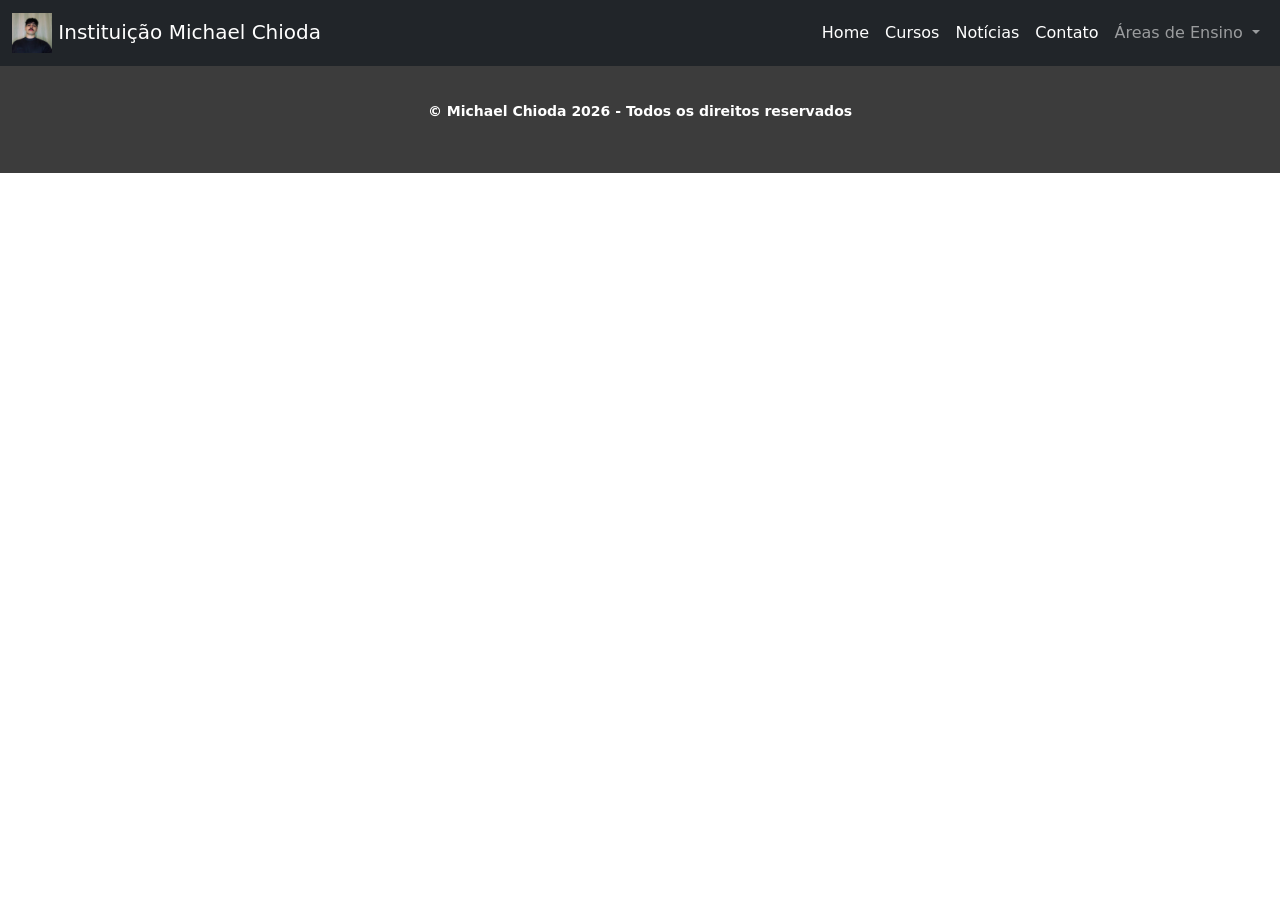
==== docs/index.html @ 7f3332a7 "1° Update index.html" ====
<!DOCTYPE html>
<html lang="pt-BR">
    <!-- Metadados da página (não visíveis) -->
    <head>

        <meta charset="UTF-8"/>
        <title> Projeto Portal Institucional </title>
        <!-- Vincular ao favicon.io da minha foto -->
        <link rel="icon" type="image/x-icon" href="img/favicon.ico"/>
        <!-- Vincular ao CSS externo do projeto -->
        <link rel="stylesheet" href="index.css"/>
        <!-- Vincular ao Boostrap via CDN -->
        <link href="https://cdn.jsdelivr.net/npm/bootstrap@5.3.8/dist/css/bootstrap.min.css" rel="stylesheet"
            integrity="sha384-sRIl4kxILFvY47J16cr9ZwB07vP4J8+LH7qKQnuqkuIAvNWLzeN8tE5YBujZqJLB" crossorigin="anonymous">
        <script src="https://cdn.jsdelivr.net/npm/bootstrap@5.3.8/dist/js/bootstrap.bundle.min.js"
            integrity="sha384-FKyoEForCGlyvwx9Hj09JcYn3nv7wiPVlz7YYwJrWVcXK/BmnVDxM+D2scQbITxI"
            crossorigin="anonymous"> </script>

    </head>

    <body>
        <!-- Cabeçalho da página -->
        <!-- Tag HTML que só diz que o conteúdo dentro de seu bloco se trata de um cabeçalho -->
        <header>
            <!--===== Requisito RF01 – Barra de Navegação =====-->

            <!-- Criando a NavBar -->
            <nav class="navbar navbar-expand-lg navbar-dark - bg-dark">
                <!-- Container Flúido da Navbar -->
                <div class="container-fluid">
                    <!-- Link para a própria página (Logo e nome da instituição) -->
                    <a class="navbar-brand" href="index.html">
                        <img src="img/michael.jpg" class="img-da-navbar"/>
                        Instituição Michael Chioda 
                    </a>

                    <!-- Criando o botão do menu da barra de navegação -->
                    <button class="navbar-toggler" type="button" data-bs-toggle="collapse" data-bs-target="#menuNavbar">
                        <span class="navbar-toggler-icon"> </span>
                    </button>

                    <!-- Criando os itens do menu da barra de navegação -->
                    <!-- "collapse navbar-collapse" permitirá que a barra recolha -->
                    <div class="collapse navbar-collapse" id="menuNavbar">

                        <ul class="navbar-nav ms-auto">

                            <li class="nav-item">
                                <a class="nav-link active" href="#"> Home </a>
                            </li>

                            <li class="nav-item">
                                <a class="nav-link active" href="#"> Cursos </a>
                            </li>

                            <li class="nav-item">
                                <a class="nav-link active" href="#"> Notícias </a>
                            </li>

                            <li class="nav-item">
                                <a class="nav-link active" href="#"> Contato </a>
                            </li>

                            <!-- Criando o menu com DropDown dento do menu principal -->
                            <li class="nav-item dropdown">
                                
                                <a class="nav-link dropdown-toggle" href="#" id="navbarDropdownMenuLink" 
                                   role="button" data-bs-toggle="dropdown" aria-expanded="false">
                                    Áreas de Ensino
                                </a>

                                <!-- Criando os itens do menu com DropDown -->
                                <ul class="dropdown-menu" aria-labelledby="navbarDropdownMenuLink">

                                    <li> 
                                        <a class="dropdown-item" href="#"> 
                                            Engenharia da Computação 
                                        </a> 
                                    </li>

                                    <li>
                                        <a class="dropdown-item" href="#"> 
                                            Engenharia de Software 
                                        </a> 
                                    </li>

                                    <li>
                                        <a class="dropdown-item" href="#"> 
                                            Ciência da Computação
                                        </a> 
                                    </li>

                                    <li>
                                        <a class="dropdown-item" href="#"> 
                                            Análise e Desenvolvimento de Sistemas (ADS)
                                        </a> 
                                    </li>

                                </ul>

                            </li>

                        </ul>

                    </div>

                </div>

            </nav>
            <!--===============================================-->

        </header>


        <!-- Tag HTML que só diz que o conteúdo dentro de seu bloco se trata de uma seção temática (nesse caso, do conteúdo principal) -->
        <section>

            <!-- Requisito RF02 – Seção Principal -->
            <!-- Requisito RF03 – Catálogo de Cursos -->
            <!-- Requisito RF04 – Área de Indicadores Institucionais -->
            <!-- Requisito RF05 – Consulta de Cursos -->
            <!-- Requisito RF06 – Formulário de Contato -->
            <!-- Requisito RF07 – Visualização de Detalhes do Curso -->

        </section>


        <!-- Rodapé da página -->
        <!-- Tag HTML que só diz que o conteúdo dentro de seu bloco se trata de um rodapé -->
        <footer>
            <!-- Requisito RF08 – Rodapé Institucional -->
            
            <p> &copy; Michael Chioda 2026 - Todos os direitos reservados </p>

        </footer>

    </body>

</html>
---- docs/index.css ----
/* Contém todo o conteúdo da página */
body {
    background-color: snow;
}

/* Imagem ao lado do nome da Instituição */
.img-da-navbar {
    width: 40px;
    height: 40px;
}

/* Rodapé principal da página */
footer {
    /* Alterar o conteúdo do rodapé */
    text-align: center;
    font-weight: bold;
    font-size: 14px;
    color: white;
    /* Configurar Box-Model */
    background-color: rgb(60, 60, 60);
    padding: 35px;      /* Distância entre o elemento e a sua própria borda */
    /* margin-top: 100px;  /* Distância de um elemento para outro */
}
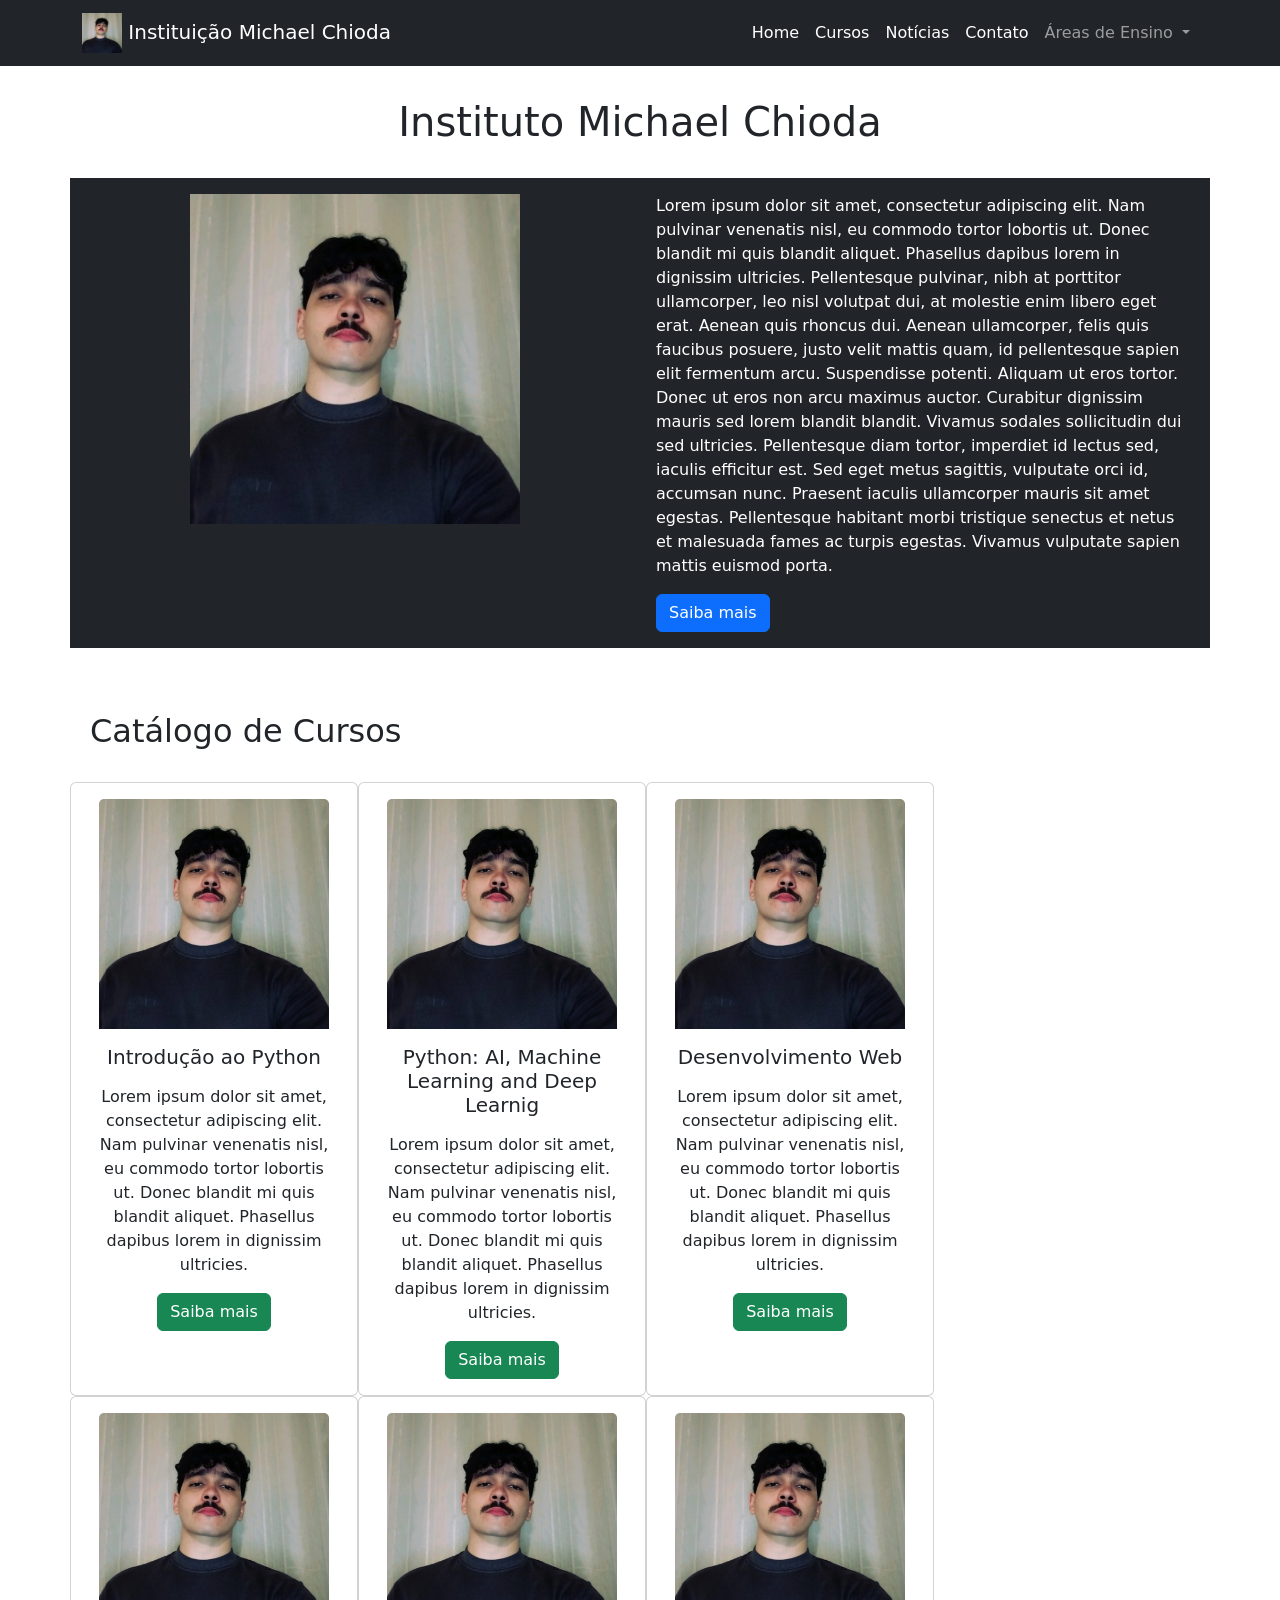
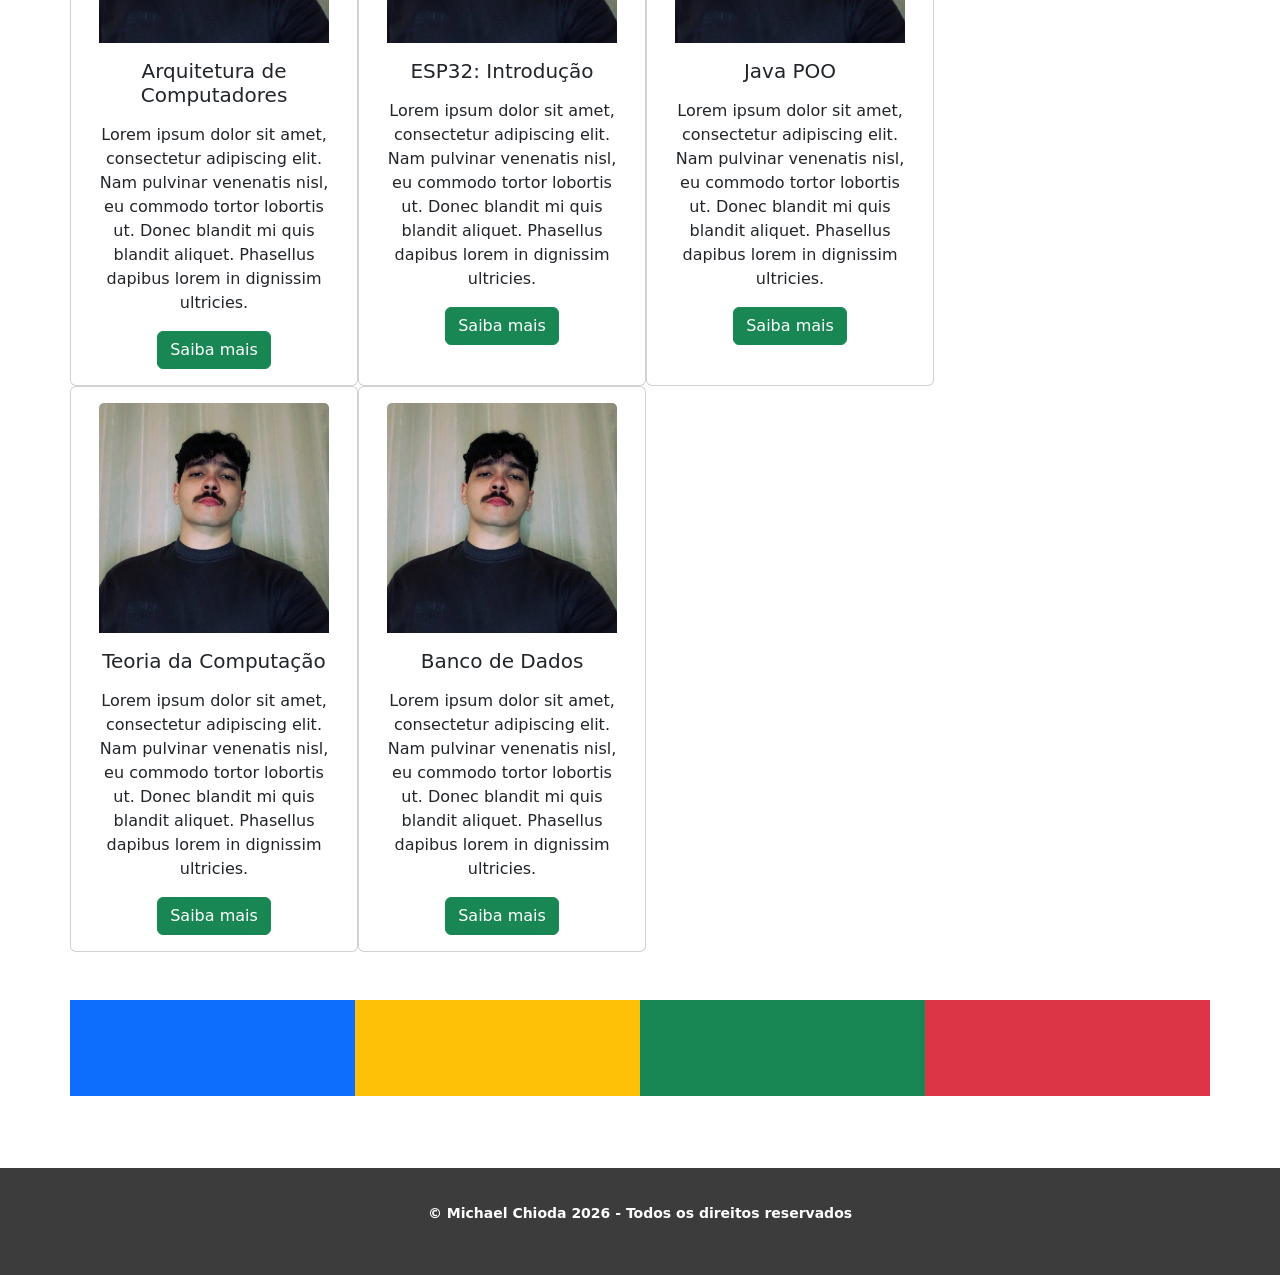
==== commit 3d29aa7c: "2° Update index.html" ====
--- a/docs/index.html
+++ b/docs/index.html
@@ -9,7 +9,7 @@
         <link rel="icon" type="image/x-icon" href="img/favicon.ico"/>
         <!-- Vincular ao CSS externo do projeto -->
         <link rel="stylesheet" href="index.css"/>
-        <!-- Vincular ao Boostrap via CDN -->
+        <!-- Vincular ao Framework Boostrap via CDN -->
         <link href="https://cdn.jsdelivr.net/npm/bootstrap@5.3.8/dist/css/bootstrap.min.css" rel="stylesheet"
             integrity="sha384-sRIl4kxILFvY47J16cr9ZwB07vP4J8+LH7qKQnuqkuIAvNWLzeN8tE5YBujZqJLB" crossorigin="anonymous">
         <script src="https://cdn.jsdelivr.net/npm/bootstrap@5.3.8/dist/js/bootstrap.bundle.min.js"
@@ -27,7 +27,7 @@
             <!-- Criando a NavBar -->
             <nav class="navbar navbar-expand-lg navbar-dark - bg-dark">
                 <!-- Container Flúido da Navbar -->
-                <div class="container-fluid">
+                <div class="container">
                     <!-- Link para a própria página (Logo e nome da instituição) -->
                     <a class="navbar-brand" href="index.html">
                         <img src="img/michael.jpg" class="img-da-navbar"/>
@@ -112,17 +112,294 @@
         </header>
 
 
-        <!-- Tag HTML que só diz que o conteúdo dentro de seu bloco se trata de uma seção temática (nesse caso, do conteúdo principal) -->
-        <section>
-
-            <!-- Requisito RF02 – Seção Principal -->
-            <!-- Requisito RF03 – Catálogo de Cursos -->
-            <!-- Requisito RF04 – Área de Indicadores Institucionais -->
-            <!-- Requisito RF05 – Consulta de Cursos -->
-            <!-- Requisito RF06 – Formulário de Contato -->
-            <!-- Requisito RF07 – Visualização de Detalhes do Curso -->
-
-        </section>
+        <!-- Tag que representa o conteúdo principal e único da página (pode agrupar várias <section>) -->
+        <main>
+            <!--===== Requisito RF02 – Seção Principal =====-->
+            
+            <!-- Tag HTML que só diz que o conteúdo dentro de seu bloco se trata de uma seção temática -->
+            <!-- Seção Principal -->
+            <section>
+                <!-- Container da Hero Section -->
+                <div class="container mb-5">
+                    <!-- Título da página -->
+                    <h1 class="p-2 mt-4 mb-4 text-center" id="titulo-home"> Instituto Michael Chioda </h1>
+                    <!-- Linha 1 do container -->
+                    <div class="row">
+                        <!-- Colunas da linha (Soma do tamanho de todas as colunas deve ser 12) -->
+                        <!-- Coluna 1 -->
+                        <div class="col-sm-6 bg-dark text-white text-center p-3 mb-2">
+                            <img src="img/michael.jpg" width="330px" height="330px" class="img-hero-section"/> 
+                        </div>
+                        <!-- Coluna 2 -->
+                        <div class="col-sm-6 bg-dark text-white text-left p-3 mb-2">
+                            <p class="hero-section-text">
+                                Lorem ipsum dolor sit amet, consectetur adipiscing elit. Nam pulvinar venenatis nisl, eu commodo tortor lobortis ut. Donec blandit mi quis blandit aliquet. Phasellus dapibus lorem in dignissim ultricies. Pellentesque pulvinar, nibh at porttitor ullamcorper, leo nisl volutpat dui, at molestie enim libero eget erat. Aenean quis rhoncus dui. Aenean ullamcorper, felis quis faucibus posuere, justo velit mattis quam, id pellentesque sapien elit fermentum arcu. Suspendisse potenti. Aliquam ut eros tortor. Donec ut eros non arcu maximus auctor. Curabitur dignissim mauris sed lorem blandit blandit. Vivamus sodales sollicitudin dui sed ultricies. Pellentesque diam tortor, imperdiet id lectus sed, iaculis efficitur est. Sed eget metus sagittis, vulputate orci id, accumsan nunc. Praesent iaculis ullamcorper mauris sit amet egestas. Pellentesque habitant morbi tristique senectus et netus et malesuada fames ac turpis egestas. Vivamus vulputate sapien mattis euismod porta.
+                            </p>
+                            <!-- Botão da Hero Section que direciona o usuário para a seção Área de Indicadores Institucionais -->
+                            <a href="#" class="btn btn-primary"> Saiba mais </a>
+
+                        </div>
+
+                    </div>
+
+                </div>
+
+            </section>
+            <!--===============================================-->
+
+
+            <!--===== Requisito RF03 – Catálogo de Cursos =====-->
+            <section>
+                <!-- Container do Catálogo de Cursos -->
+                <div class="container mb-5">
+                    <h2 class="p-2 mt-4 mb-4 text-left"> Catálogo de Cursos </h2>
+                    <!-- Linha 1 do container -->
+                    <div class="row">
+
+                        <!-- Criando um card para Introdução ao Python -->
+                        <div class="card" style="width: 18rem;">
+                            <!-- Conteúdo do card -->
+                            <div class="card-body text-center">
+                                <!-- Imagem do card -->
+                                <img src="img/michael.jpg" class="card-img-top" alt="Imagem do curso Introdução ao Python"/>
+                                <!-- Título do card -->
+                                <div class="card-title mt-3">
+                                    <h5> Introdução ao Python </h5>
+                                </div>
+                                <!-- Texto do card -->
+                                <div class="card-text mt-3">
+                                    <p>
+                                        Lorem ipsum dolor sit amet, consectetur adipiscing elit. Nam pulvinar venenatis nisl, eu commodo tortor lobortis ut. Donec blandit mi quis blandit aliquet. Phasellus dapibus lorem in dignissim ultricies.
+                                    </p>
+                                </div>
+                                <!-- Botão do card -->
+                                <a href="#" class="btn btn-success"> Saiba mais </a>
+
+                            </div>                         
+
+                        </div>
+
+                        <!-- Criando um card para Python: AI, Machine Learning and Deep Learnig -->
+                        <div class="card" style="width: 18rem;">
+                            <!-- Conteúdo do card -->
+                            <div class="card-body text-center">
+                                <!-- Imagem do card -->
+                                <img src="img/michael.jpg" class="card-img-top" alt="Imagem do curso Python: AI, Machine Learning and Deep Learnig"/>
+                                <!-- Título do card -->
+                                <div class="card-title mt-3">
+                                    <h5> Python: AI, Machine Learning and Deep Learnig </h5>
+                                </div>
+                                <!-- Texto do card -->
+                                <div class="card-text mt-3">
+                                    <p>
+                                        Lorem ipsum dolor sit amet, consectetur adipiscing elit. Nam pulvinar venenatis nisl, eu commodo tortor lobortis ut. Donec blandit mi quis blandit aliquet. Phasellus dapibus lorem in dignissim ultricies.
+                                    </p>
+                                </div>
+                                <!-- Botão do card -->
+                                <a href="#" class="btn btn-success"> Saiba mais </a>
+
+                            </div>                         
+
+                        </div>
+
+                        <!-- Criando um card para Desenvolvimento Web -->
+                        <div class="card" style="width: 18rem;">
+                            <!-- Conteúdo do card -->
+                            <div class="card-body text-center">
+                                <!-- Imagem do card -->
+                                <img src="img/michael.jpg" class="card-img-top" alt="Imagem do curso Desenvolvimento Web"/>
+                                <!-- Título do card -->
+                                <div class="card-title mt-3">
+                                    <h5> Desenvolvimento Web </h5>
+                                </div>
+                                <!-- Texto do card -->
+                                <div class="card-text mt-3">
+                                    <p>
+                                        Lorem ipsum dolor sit amet, consectetur adipiscing elit. Nam pulvinar venenatis nisl, eu commodo tortor lobortis ut. Donec blandit mi quis blandit aliquet. Phasellus dapibus lorem in dignissim ultricies.
+                                    </p>
+                                </div>
+                                <!-- Botão do card -->
+                                <a href="#" class="btn btn-success"> Saiba mais </a>
+
+                            </div>                         
+
+                        </div>
+
+                        <!-- Criando um card para Arquitetura de Computadores -->
+                        <div class="card" style="width: 18rem;">
+                            <!-- Conteúdo do card -->
+                            <div class="card-body text-center">
+                                <!-- Imagem do card -->
+                                <img src="img/michael.jpg" class="card-img-top" alt="Imagem do curso Arquitetura de Computadores"/>
+                                <!-- Título do card -->
+                                <div class="card-title mt-3">
+                                    <h5> Arquitetura de Computadores </h5>
+                                </div>
+                                <!-- Texto do card -->
+                                <div class="card-text mt-3">
+                                    <p>
+                                        Lorem ipsum dolor sit amet, consectetur adipiscing elit. Nam pulvinar venenatis nisl, eu commodo tortor lobortis ut. Donec blandit mi quis blandit aliquet. Phasellus dapibus lorem in dignissim ultricies.
+                                    </p>
+                                </div>
+                                <!-- Botão do card -->
+                                <a href="#" class="btn btn-success"> Saiba mais </a>
+
+                            </div>                         
+
+                        </div>
+
+                        <!-- Criando um card para ESP32: Fundamentos -->
+                        <div class="card" style="width: 18rem;">
+                            <!-- Conteúdo do card -->
+                            <div class="card-body text-center">
+                                <!-- Imagem do card -->
+                                <img src="img/michael.jpg" class="card-img-top" alt="Imagem do curso ESP32: Fundamentos"/>
+                                <!-- Título do card -->
+                                <div class="card-title mt-3">
+                                    <h5> ESP32: Introdução </h5>
+                                </div>
+                                <!-- Texto do card -->
+                                <div class="card-text mt-3">
+                                    <p>
+                                        Lorem ipsum dolor sit amet, consectetur adipiscing elit. Nam pulvinar venenatis nisl, eu commodo tortor lobortis ut. Donec blandit mi quis blandit aliquet. Phasellus dapibus lorem in dignissim ultricies.
+                                    </p>
+                                </div>
+                                <!-- Botão do card -->
+                                <a href="#" class="btn btn-success"> Saiba mais </a>
+
+                            </div>                         
+
+                        </div>
+
+                        <!-- Criando um card para Java POO -->
+                        <div class="card" style="width: 18rem;">
+                            <!-- Conteúdo do card -->
+                            <div class="card-body text-center">
+                                <!-- Imagem do card -->
+                                <img src="img/michael.jpg" class="card-img-top" alt="Imagem do curso Java POO"/>
+                                <!-- Título do card -->
+                                <div class="card-title mt-3">
+                                    <h5> Java POO </h5>
+                                </div>
+                                <!-- Texto do card -->
+                                <div class="card-text mt-3">
+                                    <p>
+                                        Lorem ipsum dolor sit amet, consectetur adipiscing elit. Nam pulvinar venenatis nisl, eu commodo tortor lobortis ut. Donec blandit mi quis blandit aliquet. Phasellus dapibus lorem in dignissim ultricies.
+                                    </p>
+                                </div>
+                                <!-- Botão do card -->
+                                <a href="#" class="btn btn-success"> Saiba mais </a>
+
+                            </div>                         
+
+                        </div>
+
+                        <!-- Criando um card para Teoria da Computação -->
+                        <div class="card" style="width: 18rem;">
+                            <!-- Conteúdo do card -->
+                            <div class="card-body text-center">
+                                <!-- Imagem do card -->
+                                <img src="img/michael.jpg" class="card-img-top" alt="Imagem do curso Teoria da Computação"/>
+                                <!-- Título do card -->
+                                <div class="card-title mt-3">
+                                    <h5> Teoria da Computação </h5>
+                                </div>
+                                <!-- Texto do card -->
+                                <div class="card-text mt-3">
+                                    <p>
+                                        Lorem ipsum dolor sit amet, consectetur adipiscing elit. Nam pulvinar venenatis nisl, eu commodo tortor lobortis ut. Donec blandit mi quis blandit aliquet. Phasellus dapibus lorem in dignissim ultricies.
+                                    </p>
+                                </div>
+                                <!-- Botão do card -->
+                                <a href="#" class="btn btn-success"> Saiba mais </a>
+
+                            </div>                         
+
+                        </div>
+
+                        <!-- Criando um card para Banco de Dados -->
+                        <div class="card" style="width: 18rem;">
+                            <!-- Conteúdo do card -->
+                            <div class="card-body text-center">
+                                <!-- Imagem do card -->
+                                <img src="img/michael.jpg" class="card-img-top" alt="Imagem do curso Banco de Dados"/>
+                                <!-- Título do card -->
+                                <div class="card-title mt-3">
+                                    <h5> Banco de Dados </h5>
+                                </div>
+                                <!-- Texto do card -->
+                                <div class="card-text mt-3">
+                                    <p>
+                                        Lorem ipsum dolor sit amet, consectetur adipiscing elit. Nam pulvinar venenatis nisl, eu commodo tortor lobortis ut. Donec blandit mi quis blandit aliquet. Phasellus dapibus lorem in dignissim ultricies.
+                                    </p>
+                                </div>
+                                <!-- Botão do card -->
+                                <a href="#" class="btn btn-success"> Saiba mais </a>
+
+                            </div>                         
+
+                        </div>
+
+                    </div>
+
+                </div>
+
+            </section>
+            <!--===============================================-->
+
+
+            <!--===== Requisito RF04 – Área de Indicadores Institucionais =====-->
+            <section>
+                <!-- Container para Área de Indicadores Institucionais -->
+                <div class="container mb-5">
+                    <!-- Linha 1 do container -->
+                    <div class="row">
+                        <!-- Coluna 1 -->
+                        <div class="col-sm-3 bg-primary p-5 mb-4">
+                            
+                        </div>
+                        <!-- Coluna 2-->
+                        <div class="col-sm-3 bg-warning p-5 mb-4">
+
+                        </div>
+                        <!-- Coluna 3 -->
+                        <div class="col-sm-3 bg-success p-5 mb-4">
+
+                        </div>
+                        <!-- Coluna 4 -->
+                        <div class="col-sm-3 bg-danger p-5 mb-4">
+
+                        </div>
+
+                    </div>
+                </div>
+
+            </section>
+            <!--===============================================-->
+
+
+            <!--===== Requisito RF05 – Consulta de Cursos =====-->
+            <section>
+
+            </section>
+            <!--===============================================-->
+
+
+            <!--===== Requisito RF06 – Formulário de Contato =====-->
+            <section>
+
+            </section>
+            <!--===============================================-->
+
+
+            <!--===== Requisito RF07 – Visualização de Detalhes do Curso =====-->
+            <section>
+
+            </section>
+            <!--===============================================-->
+
+
+        </main>
 
 
         <!-- Rodapé da página -->
@@ -131,9 +408,11 @@
             <!-- Requisito RF08 – Rodapé Institucional -->
             
             <p> &copy; Michael Chioda 2026 - Todos os direitos reservados </p>
+            <!-- Colocar minhas redes sociais em ícones -->
 
         </footer>
 
+
     </body>
 
 </html>
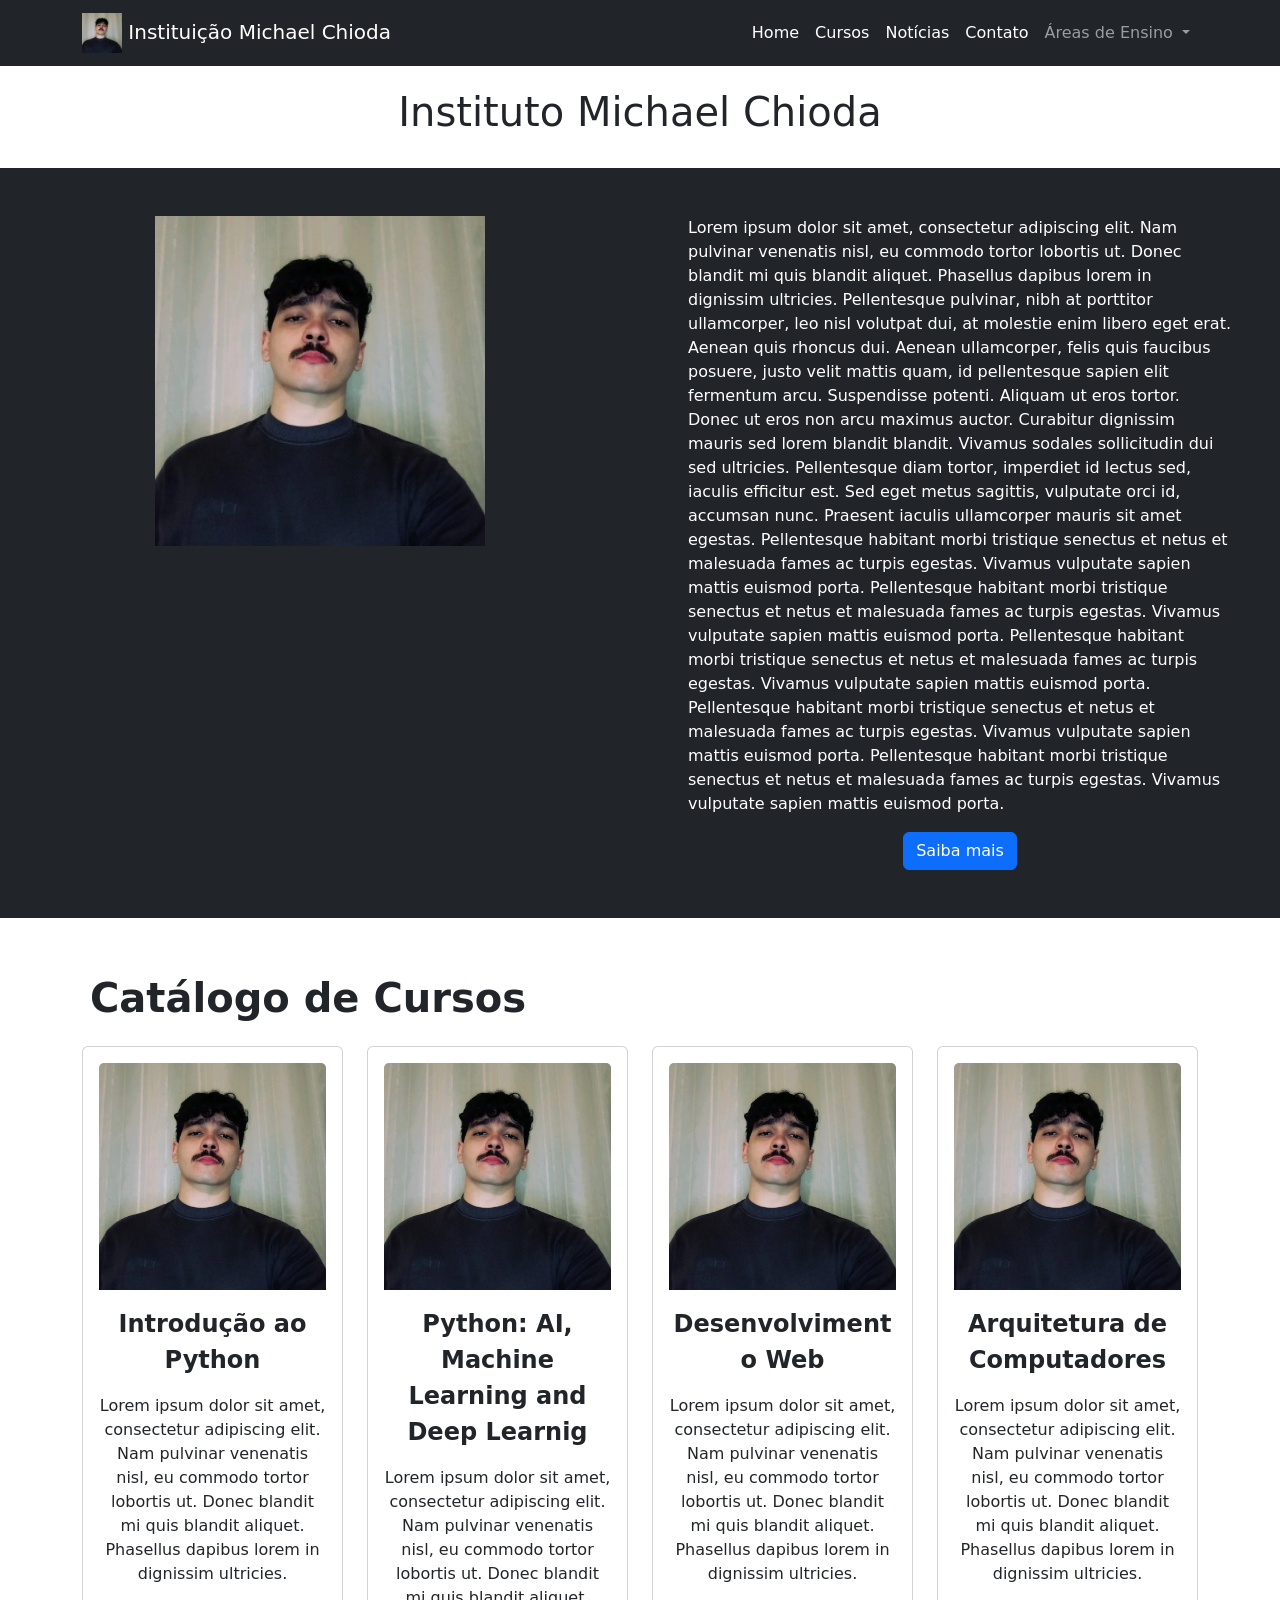
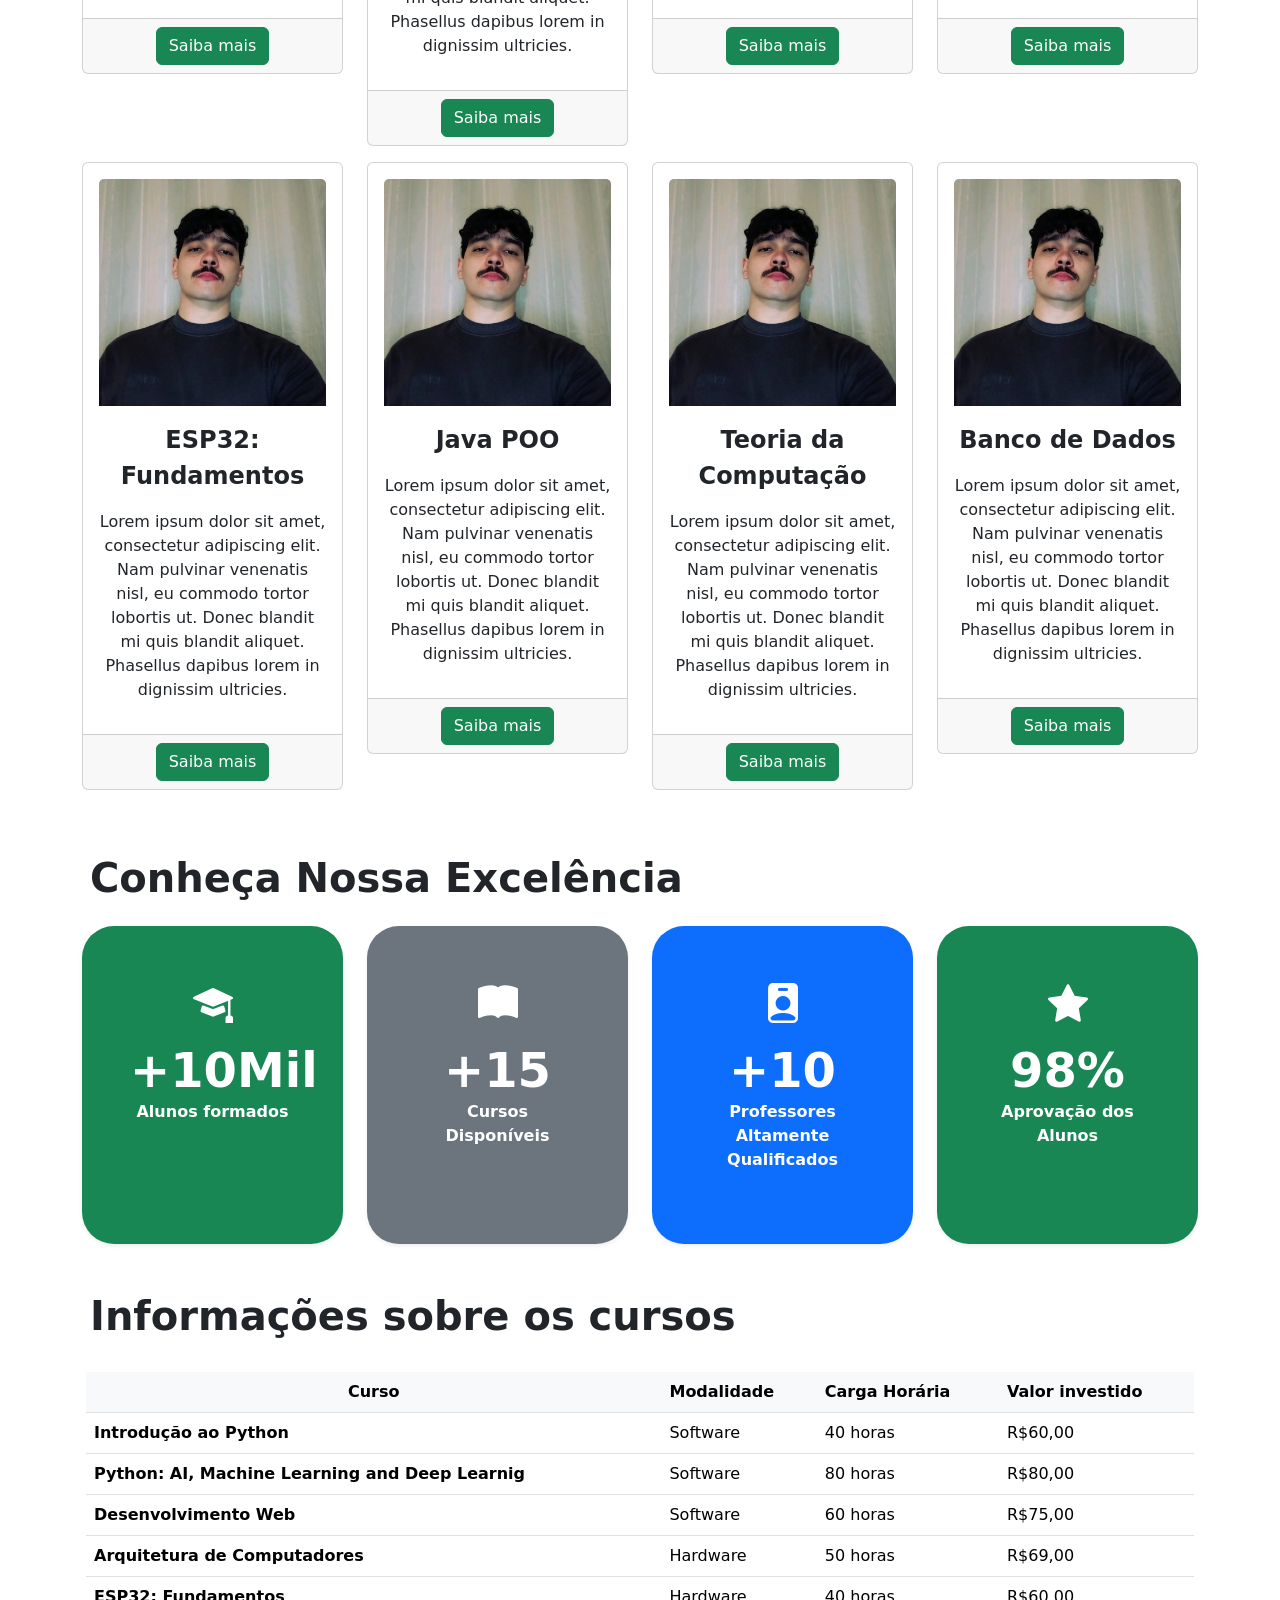
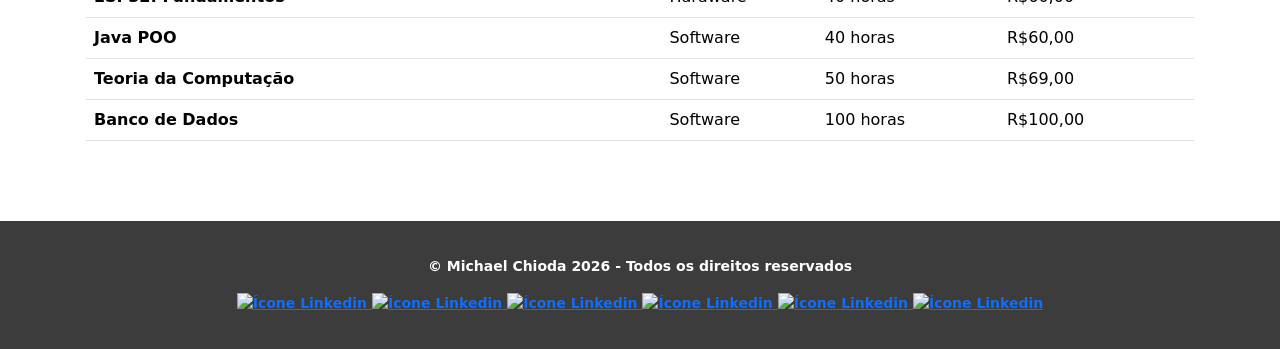
==== commit f66eca32: "3° Update index.html" ====
--- a/docs/index.html
+++ b/docs/index.html
@@ -15,6 +15,8 @@
         <script src="https://cdn.jsdelivr.net/npm/bootstrap@5.3.8/dist/js/bootstrap.bundle.min.js"
             integrity="sha384-FKyoEForCGlyvwx9Hj09JcYn3nv7wiPVlz7YYwJrWVcXK/BmnVDxM+D2scQbITxI"
             crossorigin="anonymous"> </script>
+        <!-- Vincular ao Boostrap Icons via CDN (é separado do principal acima) -->
+        <link rel="stylesheet" href="https://cdn.jsdelivr.net/npm/bootstrap-icons@1.11.3/font/bootstrap-icons.min.css"/>
 
     </head>
 
@@ -25,7 +27,7 @@
             <!--===== Requisito RF01 – Barra de Navegação =====-->
 
             <!-- Criando a NavBar -->
-            <nav class="navbar navbar-expand-lg navbar-dark - bg-dark">
+            <nav class="navbar navbar-expand-lg navbar-dark bg-dark fixed-top">
                 <!-- Container Flúido da Navbar -->
                 <div class="container">
                     <!-- Link para a própria página (Logo e nome da instituição) -->
@@ -46,7 +48,7 @@
                         <ul class="navbar-nav ms-auto">
 
                             <li class="nav-item">
-                                <a class="nav-link active" href="#"> Home </a>
+                                <a class="nav-link active" href="#titulo-home"> Home </a>
                             </li>
 
                             <li class="nav-item">
@@ -119,24 +121,42 @@
             <!-- Tag HTML que só diz que o conteúdo dentro de seu bloco se trata de uma seção temática -->
             <!-- Seção Principal -->
             <section>
+                <!-- Título da página -->
+                <div class="p-2 mt-5">
+                    <h1 class="p-2 mt-4 mb-3 text-center" id="titulo-home"> Instituto Michael Chioda </h1>
+                </div>
                 <!-- Container da Hero Section -->
-                <div class="container mb-5">
-                    <!-- Título da página -->
-                    <h1 class="p-2 mt-4 mb-4 text-center" id="titulo-home"> Instituto Michael Chioda </h1>
+                <div class="container-fluid mb-5">
                     <!-- Linha 1 do container -->
                     <div class="row">
                         <!-- Colunas da linha (Soma do tamanho de todas as colunas deve ser 12) -->
                         <!-- Coluna 1 -->
-                        <div class="col-sm-6 bg-dark text-white text-center p-3 mb-2">
+                        <div class="col-sm-6 bg-dark text-center p-5 mb-2">
                             <img src="img/michael.jpg" width="330px" height="330px" class="img-hero-section"/> 
                         </div>
                         <!-- Coluna 2 -->
-                        <div class="col-sm-6 bg-dark text-white text-left p-3 mb-2">
+                        <div class="col-sm-6 bg-dark text-white p-5 mb-2">
                             <p class="hero-section-text">
-                                Lorem ipsum dolor sit amet, consectetur adipiscing elit. Nam pulvinar venenatis nisl, eu commodo tortor lobortis ut. Donec blandit mi quis blandit aliquet. Phasellus dapibus lorem in dignissim ultricies. Pellentesque pulvinar, nibh at porttitor ullamcorper, leo nisl volutpat dui, at molestie enim libero eget erat. Aenean quis rhoncus dui. Aenean ullamcorper, felis quis faucibus posuere, justo velit mattis quam, id pellentesque sapien elit fermentum arcu. Suspendisse potenti. Aliquam ut eros tortor. Donec ut eros non arcu maximus auctor. Curabitur dignissim mauris sed lorem blandit blandit. Vivamus sodales sollicitudin dui sed ultricies. Pellentesque diam tortor, imperdiet id lectus sed, iaculis efficitur est. Sed eget metus sagittis, vulputate orci id, accumsan nunc. Praesent iaculis ullamcorper mauris sit amet egestas. Pellentesque habitant morbi tristique senectus et netus et malesuada fames ac turpis egestas. Vivamus vulputate sapien mattis euismod porta.
+                                Lorem ipsum dolor sit amet, consectetur adipiscing elit. Nam pulvinar venenatis nisl, eu commodo tortor lobortis ut. 
+                                Donec blandit mi quis blandit aliquet. Phasellus dapibus lorem in dignissim ultricies. 
+                                Pellentesque pulvinar, nibh at porttitor ullamcorper, leo nisl volutpat dui, at molestie enim libero eget erat. Aenean quis rhoncus dui. 
+                                Aenean ullamcorper, felis quis faucibus posuere, justo velit mattis quam, 
+                                id pellentesque sapien elit fermentum arcu. Suspendisse potenti. Aliquam ut eros tortor. 
+                                Donec ut eros non arcu maximus auctor. Curabitur dignissim mauris sed lorem blandit blandit.
+                                Vivamus sodales sollicitudin dui sed ultricies. Pellentesque diam tortor, 
+                                imperdiet id lectus sed, iaculis efficitur est. Sed eget metus sagittis, 
+                                vulputate orci id, accumsan nunc. Praesent iaculis ullamcorper mauris sit amet egestas. 
+                                Pellentesque habitant morbi tristique senectus et netus et malesuada fames ac turpis egestas. 
+                                Vivamus vulputate sapien mattis euismod porta. Pellentesque habitant morbi tristique senectus et netus et malesuada fames ac turpis egestas. 
+                                Vivamus vulputate sapien mattis euismod porta. Pellentesque habitant morbi tristique senectus et netus et malesuada fames ac turpis egestas. 
+                                Vivamus vulputate sapien mattis euismod porta. Pellentesque habitant morbi tristique senectus et netus et malesuada fames ac turpis egestas. 
+                                Vivamus vulputate sapien mattis euismod porta. Pellentesque habitant morbi tristique senectus et netus et malesuada fames ac turpis egestas. 
+                                Vivamus vulputate sapien mattis euismod porta.
                             </p>
                             <!-- Botão da Hero Section que direciona o usuário para a seção Área de Indicadores Institucionais -->
-                            <a href="#" class="btn btn-primary"> Saiba mais </a>
+                            <div class="text-center">
+                                <a href="#" class="btn btn-primary"> Saiba mais </a>
+                            </div>
 
                         </div>
 
@@ -152,191 +172,239 @@
             <section>
                 <!-- Container do Catálogo de Cursos -->
                 <div class="container mb-5">
-                    <h2 class="p-2 mt-4 mb-4 text-left"> Catálogo de Cursos </h2>
+                    <span class="display-6 p-2 text-left fw-bold"> Catálogo de Cursos </span>
                     <!-- Linha 1 do container -->
-                    <div class="row">
-
-                        <!-- Criando um card para Introdução ao Python -->
-                        <div class="card" style="width: 18rem;">
-                            <!-- Conteúdo do card -->
-                            <div class="card-body text-center">
-                                <!-- Imagem do card -->
-                                <img src="img/michael.jpg" class="card-img-top" alt="Imagem do curso Introdução ao Python"/>
-                                <!-- Título do card -->
-                                <div class="card-title mt-3">
-                                    <h5> Introdução ao Python </h5>
-                                </div>
-                                <!-- Texto do card -->
-                                <div class="card-text mt-3">
-                                    <p>
-                                        Lorem ipsum dolor sit amet, consectetur adipiscing elit. Nam pulvinar venenatis nisl, eu commodo tortor lobortis ut. Donec blandit mi quis blandit aliquet. Phasellus dapibus lorem in dignissim ultricies.
-                                    </p>
-                                </div>
-                                <!-- Botão do card -->
-                                <a href="#" class="btn btn-success"> Saiba mais </a>
-
-                            </div>                         
-
-                        </div>
-
-                        <!-- Criando um card para Python: AI, Machine Learning and Deep Learnig -->
-                        <div class="card" style="width: 18rem;">
-                            <!-- Conteúdo do card -->
-                            <div class="card-body text-center">
-                                <!-- Imagem do card -->
-                                <img src="img/michael.jpg" class="card-img-top" alt="Imagem do curso Python: AI, Machine Learning and Deep Learnig"/>
-                                <!-- Título do card -->
-                                <div class="card-title mt-3">
-                                    <h5> Python: AI, Machine Learning and Deep Learnig </h5>
-                                </div>
-                                <!-- Texto do card -->
-                                <div class="card-text mt-3">
-                                    <p>
-                                        Lorem ipsum dolor sit amet, consectetur adipiscing elit. Nam pulvinar venenatis nisl, eu commodo tortor lobortis ut. Donec blandit mi quis blandit aliquet. Phasellus dapibus lorem in dignissim ultricies.
-                                    </p>
-                                </div>
-                                <!-- Botão do card -->
-                                <a href="#" class="btn btn-success"> Saiba mais </a>
-
-                            </div>                         
-
-                        </div>
-
-                        <!-- Criando um card para Desenvolvimento Web -->
-                        <div class="card" style="width: 18rem;">
-                            <!-- Conteúdo do card -->
-                            <div class="card-body text-center">
-                                <!-- Imagem do card -->
-                                <img src="img/michael.jpg" class="card-img-top" alt="Imagem do curso Desenvolvimento Web"/>
-                                <!-- Título do card -->
-                                <div class="card-title mt-3">
-                                    <h5> Desenvolvimento Web </h5>
-                                </div>
-                                <!-- Texto do card -->
-                                <div class="card-text mt-3">
-                                    <p>
-                                        Lorem ipsum dolor sit amet, consectetur adipiscing elit. Nam pulvinar venenatis nisl, eu commodo tortor lobortis ut. Donec blandit mi quis blandit aliquet. Phasellus dapibus lorem in dignissim ultricies.
-                                    </p>
-                                </div>
-                                <!-- Botão do card -->
-                                <a href="#" class="btn btn-success"> Saiba mais </a>
-
-                            </div>                         
-
-                        </div>
-
-                        <!-- Criando um card para Arquitetura de Computadores -->
-                        <div class="card" style="width: 18rem;">
-                            <!-- Conteúdo do card -->
-                            <div class="card-body text-center">
-                                <!-- Imagem do card -->
-                                <img src="img/michael.jpg" class="card-img-top" alt="Imagem do curso Arquitetura de Computadores"/>
-                                <!-- Título do card -->
-                                <div class="card-title mt-3">
-                                    <h5> Arquitetura de Computadores </h5>
-                                </div>
-                                <!-- Texto do card -->
-                                <div class="card-text mt-3">
-                                    <p>
-                                        Lorem ipsum dolor sit amet, consectetur adipiscing elit. Nam pulvinar venenatis nisl, eu commodo tortor lobortis ut. Donec blandit mi quis blandit aliquet. Phasellus dapibus lorem in dignissim ultricies.
-                                    </p>
-                                </div>
-                                <!-- Botão do card -->
-                                <a href="#" class="btn btn-success"> Saiba mais </a>
-
-                            </div>                         
-
-                        </div>
-
-                        <!-- Criando um card para ESP32: Fundamentos -->
-                        <div class="card" style="width: 18rem;">
-                            <!-- Conteúdo do card -->
-                            <div class="card-body text-center">
-                                <!-- Imagem do card -->
-                                <img src="img/michael.jpg" class="card-img-top" alt="Imagem do curso ESP32: Fundamentos"/>
-                                <!-- Título do card -->
-                                <div class="card-title mt-3">
-                                    <h5> ESP32: Introdução </h5>
-                                </div>
-                                <!-- Texto do card -->
-                                <div class="card-text mt-3">
-                                    <p>
-                                        Lorem ipsum dolor sit amet, consectetur adipiscing elit. Nam pulvinar venenatis nisl, eu commodo tortor lobortis ut. Donec blandit mi quis blandit aliquet. Phasellus dapibus lorem in dignissim ultricies.
-                                    </p>
-                                </div>
-                                <!-- Botão do card -->
-                                <a href="#" class="btn btn-success"> Saiba mais </a>
-
-                            </div>                         
-
-                        </div>
-
-                        <!-- Criando um card para Java POO -->
-                        <div class="card" style="width: 18rem;">
-                            <!-- Conteúdo do card -->
-                            <div class="card-body text-center">
-                                <!-- Imagem do card -->
-                                <img src="img/michael.jpg" class="card-img-top" alt="Imagem do curso Java POO"/>
-                                <!-- Título do card -->
-                                <div class="card-title mt-3">
-                                    <h5> Java POO </h5>
-                                </div>
-                                <!-- Texto do card -->
-                                <div class="card-text mt-3">
-                                    <p>
-                                        Lorem ipsum dolor sit amet, consectetur adipiscing elit. Nam pulvinar venenatis nisl, eu commodo tortor lobortis ut. Donec blandit mi quis blandit aliquet. Phasellus dapibus lorem in dignissim ultricies.
-                                    </p>
-                                </div>
-                                <!-- Botão do card -->
-                                <a href="#" class="btn btn-success"> Saiba mais </a>
-
-                            </div>                         
-
-                        </div>
-
-                        <!-- Criando um card para Teoria da Computação -->
-                        <div class="card" style="width: 18rem;">
-                            <!-- Conteúdo do card -->
-                            <div class="card-body text-center">
-                                <!-- Imagem do card -->
-                                <img src="img/michael.jpg" class="card-img-top" alt="Imagem do curso Teoria da Computação"/>
-                                <!-- Título do card -->
-                                <div class="card-title mt-3">
-                                    <h5> Teoria da Computação </h5>
-                                </div>
-                                <!-- Texto do card -->
-                                <div class="card-text mt-3">
-                                    <p>
-                                        Lorem ipsum dolor sit amet, consectetur adipiscing elit. Nam pulvinar venenatis nisl, eu commodo tortor lobortis ut. Donec blandit mi quis blandit aliquet. Phasellus dapibus lorem in dignissim ultricies.
-                                    </p>
-                                </div>
-                                <!-- Botão do card -->
-                                <a href="#" class="btn btn-success"> Saiba mais </a>
-
-                            </div>                         
-
-                        </div>
-
-                        <!-- Criando um card para Banco de Dados -->
-                        <div class="card" style="width: 18rem;">
-                            <!-- Conteúdo do card -->
-                            <div class="card-body text-center">
-                                <!-- Imagem do card -->
-                                <img src="img/michael.jpg" class="card-img-top" alt="Imagem do curso Banco de Dados"/>
-                                <!-- Título do card -->
-                                <div class="card-title mt-3">
-                                    <h5> Banco de Dados </h5>
-                                </div>
-                                <!-- Texto do card -->
-                                <div class="card-text mt-3">
-                                    <p>
-                                        Lorem ipsum dolor sit amet, consectetur adipiscing elit. Nam pulvinar venenatis nisl, eu commodo tortor lobortis ut. Donec blandit mi quis blandit aliquet. Phasellus dapibus lorem in dignissim ultricies.
-                                    </p>
-                                </div>
-                                <!-- Botão do card -->
-                                <a href="#" class="btn btn-success"> Saiba mais </a>
-
-                            </div>                         
+                    <!-- "row-cols-sm-4" para deixar 4 cards fixos por linha -->
+                    <div class="row row-cols-sm-4 mt-4">
+                        <!-- Coluna 1 da linha 1 -->
+                        <div class="col mb-3">
+                            <!-- Criando um card para Introdução ao Python -->
+                            <div class="card">
+                                <!-- Conteúdo do card -->
+                                <div class="card-body text-center">
+                                    <!-- Imagem do card -->
+                                    <img src="img/michael.jpg" class="card-img-top" alt="Imagem do curso Introdução ao Python"/>
+                                    <!-- Título do card -->
+                                    <div class="card-title mt-3">
+                                        <span class="fs-4 fw-bold"> Introdução ao Python </span>
+                                    </div>
+                                    <!-- Texto do card -->
+                                    <div class="card-text mt-3">
+                                        <p>
+                                            Lorem ipsum dolor sit amet, consectetur adipiscing elit. Nam pulvinar venenatis nisl, eu commodo tortor lobortis ut. Donec blandit mi quis blandit aliquet. Phasellus dapibus lorem in dignissim ultricies.
+                                        </p>
+                                    </div>
+                                    
+                                </div>
+                                <!-- Botão do card -->
+                                <div class="card-footer text-center">
+                                    <a href="#" class="btn btn-success"> Saiba mais </a>
+                                </div>
+
+                            </div>
+
+                        </div>
+
+                        <!-- Coluna 2 -->
+                        <div class="col mb-3">
+                            <!-- Criando um card para Python: AI, Machine Learning and Deep Learnig -->
+                            <div class="card">
+                                <!-- Conteúdo do card -->
+                                <div class="card-body text-center">
+                                    <!-- Imagem do card -->
+                                    <img src="img/michael.jpg" class="card-img-top" alt="Imagem do curso Python: AI, Machine Learning and Deep Learnig"/>
+                                    <!-- Título do card -->
+                                    <div class="card-title mt-3">
+                                        <span class="fs-4 fw-bold"> Python: AI, Machine Learning and Deep Learnig </span>
+                                    </div>
+                                    <!-- Texto do card -->
+                                    <div class="card-text mt-3">
+                                        <p>
+                                            Lorem ipsum dolor sit amet, consectetur adipiscing elit. Nam pulvinar venenatis nisl, eu commodo tortor lobortis ut. Donec blandit mi quis blandit aliquet. Phasellus dapibus lorem in dignissim ultricies.
+                                        </p>
+                                    </div>
+
+                                </div>
+                                <!-- Botão do card -->
+                                <div class="card-footer text-center">
+                                    <a href="#" class="btn btn-success"> Saiba mais </a>
+                                </div>
+
+                            </div>
+
+                        </div>
+                    
+                        <!-- Coluna 3 -->
+                        <div class="col mb-3">
+                            <!-- Criando um card para Desenvolvimento Web -->
+                            <div class="card">
+                                <!-- Conteúdo do card -->
+                                <div class="card-body text-center">
+                                    <!-- Imagem do card -->
+                                    <img src="img/michael.jpg" class="card-img-top" alt="Imagem do curso Desenvolvimento Web"/>
+                                    <!-- Título do card -->
+                                    <div class="card-title mt-3">
+                                        <span class="fs-4 fw-bold"> Desenvolvimento Web </span>
+                                    </div>
+                                    <!-- Texto do card -->
+                                    <div class="card-text mt-3">
+                                        <p>
+                                            Lorem ipsum dolor sit amet, consectetur adipiscing elit. Nam pulvinar venenatis nisl, eu commodo tortor lobortis ut. Donec blandit mi quis blandit aliquet. Phasellus dapibus lorem in dignissim ultricies.
+                                        </p>
+                                    </div>
+
+                                </div>
+                                <!-- Botão do card -->
+                                <div class="card-footer text-center">
+                                    <a href="#" class="btn btn-success"> Saiba mais </a>
+                                </div>
+
+                            </div>
+
+                        </div>
+
+                        <!-- Coluna 4 -->
+                        <div class="col mb-3">
+                            <!-- Criando um card para Arquitetura de Computadores -->
+                            <div class="card">
+                                <!-- Conteúdo do card -->
+                                <div class="card-body text-center">
+                                    <!-- Imagem do card -->
+                                    <img src="img/michael.jpg" class="card-img-top" alt="Imagem do curso Arquitetura de Computadores"/>
+                                    <!-- Título do card -->
+                                    <div class="card-title mt-3">
+                                        <span class="fs-4 fw-bold"> Arquitetura de Computadores </span>
+                                    </div>
+                                    <!-- Texto do card -->
+                                    <div class="card-text mt-3">
+                                        <p>
+                                            Lorem ipsum dolor sit amet, consectetur adipiscing elit. Nam pulvinar venenatis nisl, eu commodo tortor lobortis ut. Donec blandit mi quis blandit aliquet. Phasellus dapibus lorem in dignissim ultricies.
+                                        </p>
+                                    </div>
+
+                                </div>                            
+                                <!-- Botão do card -->
+                                <div class="card-footer text-center">
+                                    <a href="#" class="btn btn-success"> Saiba mais </a>
+                                </div>
+
+                            </div>
+
+                        </div>
+
+                        <!-- Coluna 5 -->
+                        <div class="col mb-3">
+                            <!-- Criando um card para ESP32: Fundamentos -->
+                            <div class="card">
+                                <!-- Conteúdo do card -->
+                                <div class="card-body text-center">
+                                    <!-- Imagem do card -->
+                                    <img src="img/michael.jpg" class="card-img-top" alt="Imagem do curso ESP32: Fundamentos"/>
+                                    <!-- Título do card -->
+                                    <div class="card-title mt-3">
+                                        <span class="fs-4 fw-bold"> ESP32: Fundamentos </span>
+                                    </div>
+                                    <!-- Texto do card -->
+                                    <div class="card-text mt-3">
+                                        <p>
+                                            Lorem ipsum dolor sit amet, consectetur adipiscing elit. Nam pulvinar venenatis nisl, eu commodo tortor lobortis ut. Donec blandit mi quis blandit aliquet. Phasellus dapibus lorem in dignissim ultricies.
+                                        </p>
+                                    </div>
+
+                                </div>
+                                <!-- Botão do card -->
+                                <div class="card-footer text-center">
+                                    <a href="#" class="btn btn-success"> Saiba mais </a>
+                                </div>
+
+                            </div>
+
+                        </div>
+
+                        <!-- Coluna 6 -->
+                        <div class="col mb-3">
+                            <!-- Criando um card para Java POO -->
+                            <div class="card">
+                                <!-- Conteúdo do card -->
+                                <div class="card-body text-center">
+                                    <!-- Imagem do card -->
+                                    <img src="img/michael.jpg" class="card-img-top" alt="Imagem do curso Java POO"/>
+                                    <!-- Título do card -->
+                                    <div class="card-title mt-3">
+                                        <span class="fs-4 fw-bold"> Java POO </span>
+                                    </div>
+                                    <!-- Texto do card -->
+                                    <div class="card-text mt-3">
+                                        <p>
+                                            Lorem ipsum dolor sit amet, consectetur adipiscing elit. Nam pulvinar venenatis nisl, eu commodo tortor lobortis ut. Donec blandit mi quis blandit aliquet. Phasellus dapibus lorem in dignissim ultricies.
+                                        </p>
+                                    </div>
+
+                                </div>
+                                <!-- Botão do card -->
+                                <div class="card-footer text-center">
+                                    <a href="#" class="btn btn-success"> Saiba mais </a>
+                                </div>
+
+                            </div>
+                            
+                        </div>
+
+                        <!-- Coluna 7 -->
+                        <div class="col mb-3">
+                            <!-- Criando um card para Teoria da Computação -->
+                            <div class="card">
+                                <!-- Conteúdo do card -->
+                                <div class="card-body text-center">
+                                    <!-- Imagem do card -->
+                                    <img src="img/michael.jpg" class="card-img-top" alt="Imagem do curso Teoria da Computação"/>
+                                    <!-- Título do card -->
+                                    <div class="card-title mt-3">
+                                        <span class="fs-4 fw-bold"> Teoria da Computação </span>
+                                    </div>
+                                    <!-- Texto do card -->
+                                    <div class="card-text mt-3">
+                                        <p>
+                                            Lorem ipsum dolor sit amet, consectetur adipiscing elit. Nam pulvinar venenatis nisl, eu commodo tortor lobortis ut. Donec blandit mi quis blandit aliquet. Phasellus dapibus lorem in dignissim ultricies.
+                                        </p>
+                                    </div>
+
+                                </div>
+                                <!-- Botão do card -->
+                                <div class="card-footer text-center">
+                                    <a href="#" class="btn btn-success"> Saiba mais </a>
+                                </div>
+
+                            </div>
+
+                        </div>
+
+                        <!-- Coluna 8 -->
+                        <div class="col mb-3">
+                            <!-- Criando um card para Banco de Dados -->
+                            <div class="card">
+                                <!-- Conteúdo do card -->
+                                <div class="card-body text-center">
+                                    <!-- Imagem do card -->
+                                    <img src="img/michael.jpg" class="card-img-top" alt="Imagem do curso Banco de Dados"/>
+                                    <!-- Título do card -->
+                                    <div class="card-title mt-3">
+                                        <span class="fs-4 fw-bold"> Banco de Dados </span>
+                                    </div>
+                                    <!-- Texto do card -->
+                                    <div class="card-text mt-3">
+                                        <p>
+                                            Lorem ipsum dolor sit amet, consectetur adipiscing elit. Nam pulvinar venenatis nisl, eu commodo tortor lobortis ut. Donec blandit mi quis blandit aliquet. Phasellus dapibus lorem in dignissim ultricies.
+                                        </p>
+                                    </div>
+
+                                </div>
+                                <!-- Botão do card -->
+                                <div class="card-footer text-center">
+                                    <a href="#" class="btn btn-success"> Saiba mais </a>
+                                </div>
+
+                            </div>
 
                         </div>
 
@@ -352,26 +420,55 @@
             <section>
                 <!-- Container para Área de Indicadores Institucionais -->
                 <div class="container mb-5">
+                    <!-- fw-bold => Tranformar o texto em negrito -->
+                    <span class="display-6 p-2 text-left fw-bold"> Conheça Nossa Excelência </span>
                     <!-- Linha 1 do container -->
-                    <div class="row">
+                    <!-- Ao invés de usar col-sm-3 em todas as colunas para definir o seu tamanho 
+                         eu posso simplesmente usar "row row-cols-1 row-cols-sm-2 row-cols-lg-4 g-4 text-center", por exemplo, 
+                         dentro da class="row", ficando: class="row row-cols-1 row-cols-sm-2 row-cols-lg-4 g-4 text-center" -->
+                    <div class="row mt-4">
                         <!-- Coluna 1 -->
-                        <div class="col-sm-3 bg-primary p-5 mb-4">
-                            
+                        <!-- rounded-5 => Máximo que dá para arredondar as bordas -->
+                        <!-- shadow-sm => Dar uma sensação de profundidade com uma leve sombra -->
+                        <!-- h-100 => Garante que os 4 cartões fiquem com a mesma altura, independente do tamanho do texto dentro de cada um deles -->
+                        <div class="col-sm-3">
+                            <div class="bg-success rounded-5 shadow-sm text-white text-center p-5 mb-4 h-100">
+                                <!-- Tag <i> é considerada neutra e recomendada para o uso de ícones e imagens -->
+                                <!-- Conteúdo com prefixo bi para exibir um ícone -->
+                                <i class="bi bi-mortarboard-fill fs-1 mb-2 d-block"> </i>
+                                <!-- display-5 => Classe de tipografia do Bootstrap para textos grandes de destaque, com escala própria (display-1 é a maior, display-6 a menor) -->
+                                <!-- d-block => Bloquear o conteúdo inline -->
+                                <span class="display-5 fw-bold d-block"> +10Mil </span>
+                                <span class="fw-bold"> Alunos formados </span>
+                            </div>
                         </div>
                         <!-- Coluna 2-->
-                        <div class="col-sm-3 bg-warning p-5 mb-4">
-
+                        <div class="col-sm-3">
+                            <div class="bg-secondary rounded-5 shadow-sm text-white text-center p-5 mb-4 h-100">
+                                <i class="bi bi-book-fill fs-1 mb-2 d-block"> </i>
+                                <span class="display-5 fw-bold d-block"> +15 </span>
+                                <span class="fw-bold"> Cursos Disponíveis </span>
+                            </div>
                         </div>
                         <!-- Coluna 3 -->
-                        <div class="col-sm-3 bg-success p-5 mb-4">
-
+                        <div class="col-sm-3">
+                            <div class="bg-primary rounded-5 shadow-sm text-white text-center p-5 mb-4 h-100">
+                                <i class="bi bi-person-badge-fill fs-1 mb-2 d-block"> </i>
+                                <span class="display-5 fw-bold d-block"> +10 </span>
+                                <span class="fw-bold"> Professores Altamente Qualificados </span>
+                            </div>
                         </div>
                         <!-- Coluna 4 -->
-                        <div class="col-sm-3 bg-danger p-5 mb-4">
-
+                        <div class="col-sm-3">
+                            <div class="bg-success rounded-5 shadow-sm text-white text-center p-5 mb-4 h-100">
+                                <i class="bi bi-star-fill fs-1 mb-2 d-block"> </i>
+                                <span class="display-5 fw-bold d-block"> 98% </span>
+                                <span class="fw-bold"> Aprovação dos Alunos </span>
+                            </div>
                         </div>
 
                     </div>
+
                 </div>
 
             </section>
@@ -380,6 +477,91 @@
 
             <!--===== Requisito RF05 – Consulta de Cursos =====-->
             <section>
+                <!-- Container para a Consulta de Cursos -->
+                <div class="container mb-5"> 
+                    <span class="display-6 p-2 text-left fw-bold"> Informações sobre os cursos </span>
+                    <!-- Linha 1 do container -->
+                    <div class="row p-3">
+                        <!-- Tabela com Boostrap -->
+                        <table class="table mt-3">
+                            <!-- Cabeçalho da tabela  -->
+                            <thead>
+                                <!-- Colunas para o nome do tipo de informação dos cursos -->
+                                <!-- Linha 1 -->
+                                <tr>
+                                    <th scope="col" class="bg-light text-center"> Curso </th>
+                                    <th scope="col" class="bg-light"> Modalidade </th>
+                                    <th scope="col" class="bg-light"> Carga Horária </th>
+                                    <th scope="col" class="bg-light"> Valor investido </th>
+                                </tr>
+                            </thead>
+                            <!-- Corpo da tabela -->
+                            <tbody>
+                                <!-- Linhas para o nome dos cursos e suas informações -->
+                                <!-- Linha 2 -->
+                                <tr>
+                                    <th scope="row"> Introdução ao Python </th>
+                                    <td> Software </td>
+                                    <td> 40 horas </td>
+                                    <td> R$60,00 </td>
+                                </tr>
+                                <!-- Linha 3 -->
+                                <tr>
+                                    <th scope="row"> Python: AI, Machine Learning and Deep Learnig </th>
+                                    <td> Software </td>
+                                    <td> 80 horas </td>
+                                    <td> R$80,00 </td>
+                                </tr>
+                                <!-- Linha 4 -->
+                                <tr>
+                                    <th scope="row"> Desenvolvimento Web </th>
+                                    <td> Software </td>
+                                    <td> 60 horas </td>
+                                    <td> R$75,00 </td>
+                                </tr>
+                                <!-- Linha 5 -->
+                                <tr>
+                                    <th scope="row"> Arquitetura de Computadores </th>
+                                    <td> Hardware </td>
+                                    <td> 50 horas </td>
+                                    <td> R$69,00 </td>
+                                </tr>
+                                <!-- Linha 6 -->
+                                <tr>
+                                    <th scope="row"> ESP32: Fundamentos </th>
+                                    <td> Hardware </td>
+                                    <td> 40 horas </td>
+                                    <td> R$60,00 </td>
+                                </tr>
+                                <!-- Linha 7 -->
+                                <tr>
+                                    <th scope="row"> Java POO </th>
+                                    <td> Software </td>
+                                    <td> 40 horas </td>
+                                    <td> R$60,00 </td>
+                                </tr>
+                                <!-- Linha 8 -->
+                                <tr>
+                                    <th scope="row"> Teoria da Computação </th>
+                                    <td> Software </td>
+                                    <td> 50 horas </td>
+                                    <td> R$69,00 </td>
+                                </tr>
+                                <!-- Linha 9 -->
+                                <tr>
+                                    <th scope="row"> Banco de Dados </th>
+                                    <td> Software </td>
+                                    <td> 100 horas </td>
+                                    <td> R$100,00 </td>
+                                </tr>
+
+                            </tbody>
+
+                        </table>
+
+                    </div>
+
+                </div>
 
             </section>
             <!--===============================================-->
@@ -387,7 +569,7 @@
 
             <!--===== Requisito RF06 – Formulário de Contato =====-->
             <section>
-
+                
             </section>
             <!--===============================================-->
 
@@ -405,10 +587,37 @@
         <!-- Rodapé da página -->
         <!-- Tag HTML que só diz que o conteúdo dentro de seu bloco se trata de um rodapé -->
         <footer>
-            <!-- Requisito RF08 – Rodapé Institucional -->
+            <!--===== Requisito RF08 – Rodapé Institucional =====-->
+            <!-- Testar com container de duas linhas: uma para rodapé institucional e outra para as minhas redes sociais -->
             
+
+            <!--=================================================-->
             <p> &copy; Michael Chioda 2026 - Todos os direitos reservados </p>
-            <!-- Colocar minhas redes sociais em ícones -->
+            <!-- Ícone GitHub-->
+            <a href="https://github.com/michaelgfchioda" target="_blank">
+                <img src="https://img.icons8.com/?size=100&id=AZOZNnY73haj&format=png&color=000000" width="30px" height="30px" alt="Ícone Linkedin"/>
+            </a>
+            <!-- Ícone Linkedin -->
+            <a href="https://www.linkedin.com/in/michael-chioda-25223b309/" target="_blank">
+                <img src="https://img.icons8.com/?size=100&id=xuvGCOXi8Wyg&format=png&color=000000" width="30px" height="30px" alt="Ícone Linkedin"/>
+            </a>
+            <!-- Ícone Lattes -->
+            <a href="https://lattes.cnpq.br/3414648656575666" target="_blank">
+                <img src="https://img.icons8.com/?size=100&id=KyGmCaneSs3k&format=png&color=000000" width="30px" height="30px" alt="Ícone Linkedin"/>
+            </a>
+            <!-- Ícone Instagram -->
+            <a href="https://www.instagram.com/michaelgfchioda" target="_blank">
+                <img src="https://img.icons8.com/?size=100&id=Xy10Jcu1L2Su&format=png&color=000000" width="30px" height="30px" alt="Ícone Linkedin"/>
+            </a>
+            <!-- Ícone X (Twitter)-->
+            <a href="https://x.com/michaelchioda" target="_blank">
+                <img src="https://img.icons8.com/?size=100&id=oaaSr6h7kwm6&format=png&color=000000" width="30px" height="30px" alt="Ícone Linkedin"/>
+            </a>
+            <!-- Ícone YouTube -->
+            <a href="https://www.youtube.com/@michaelgfchioda" target="_blank">
+                <img src="https://img.icons8.com/?size=100&id=19318&format=png&color=000000" width="30px" height="30px" alt="Ícone Linkedin"/>
+            </a>
+            
 
         </footer>
 
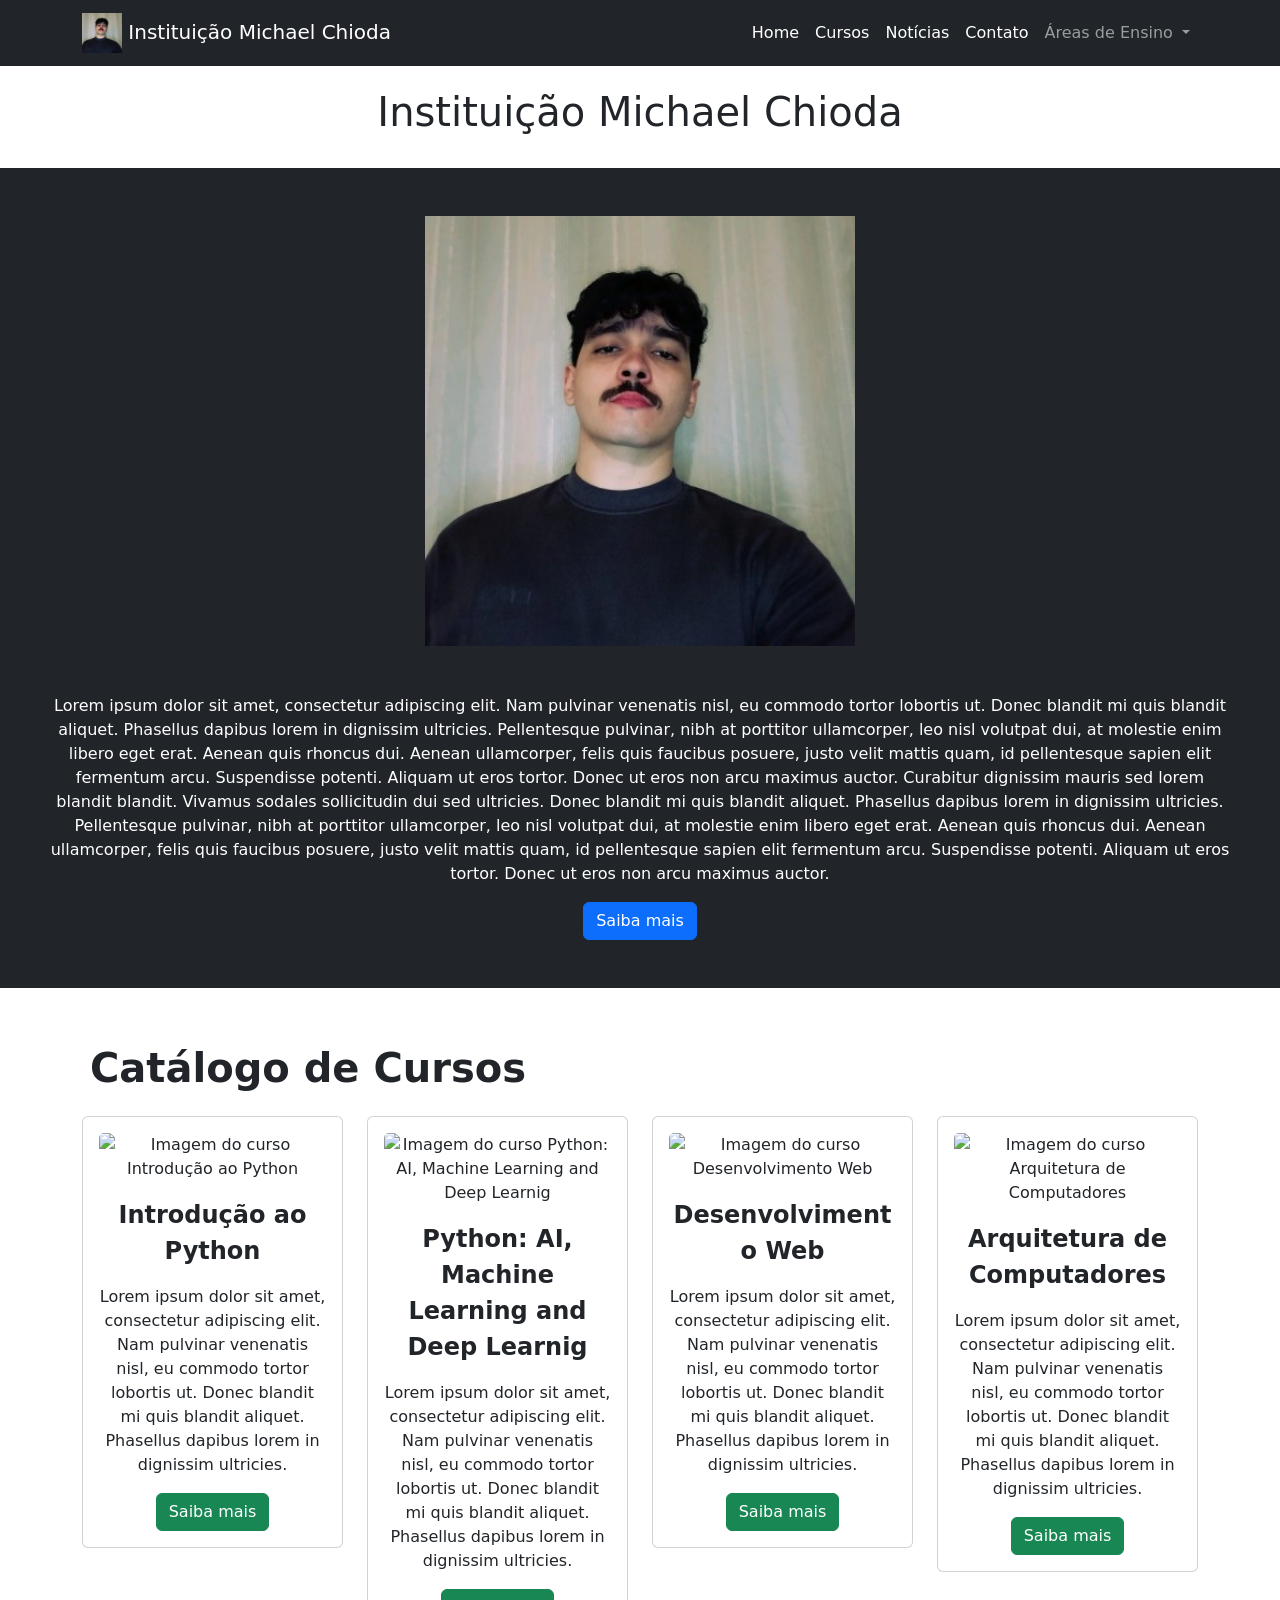
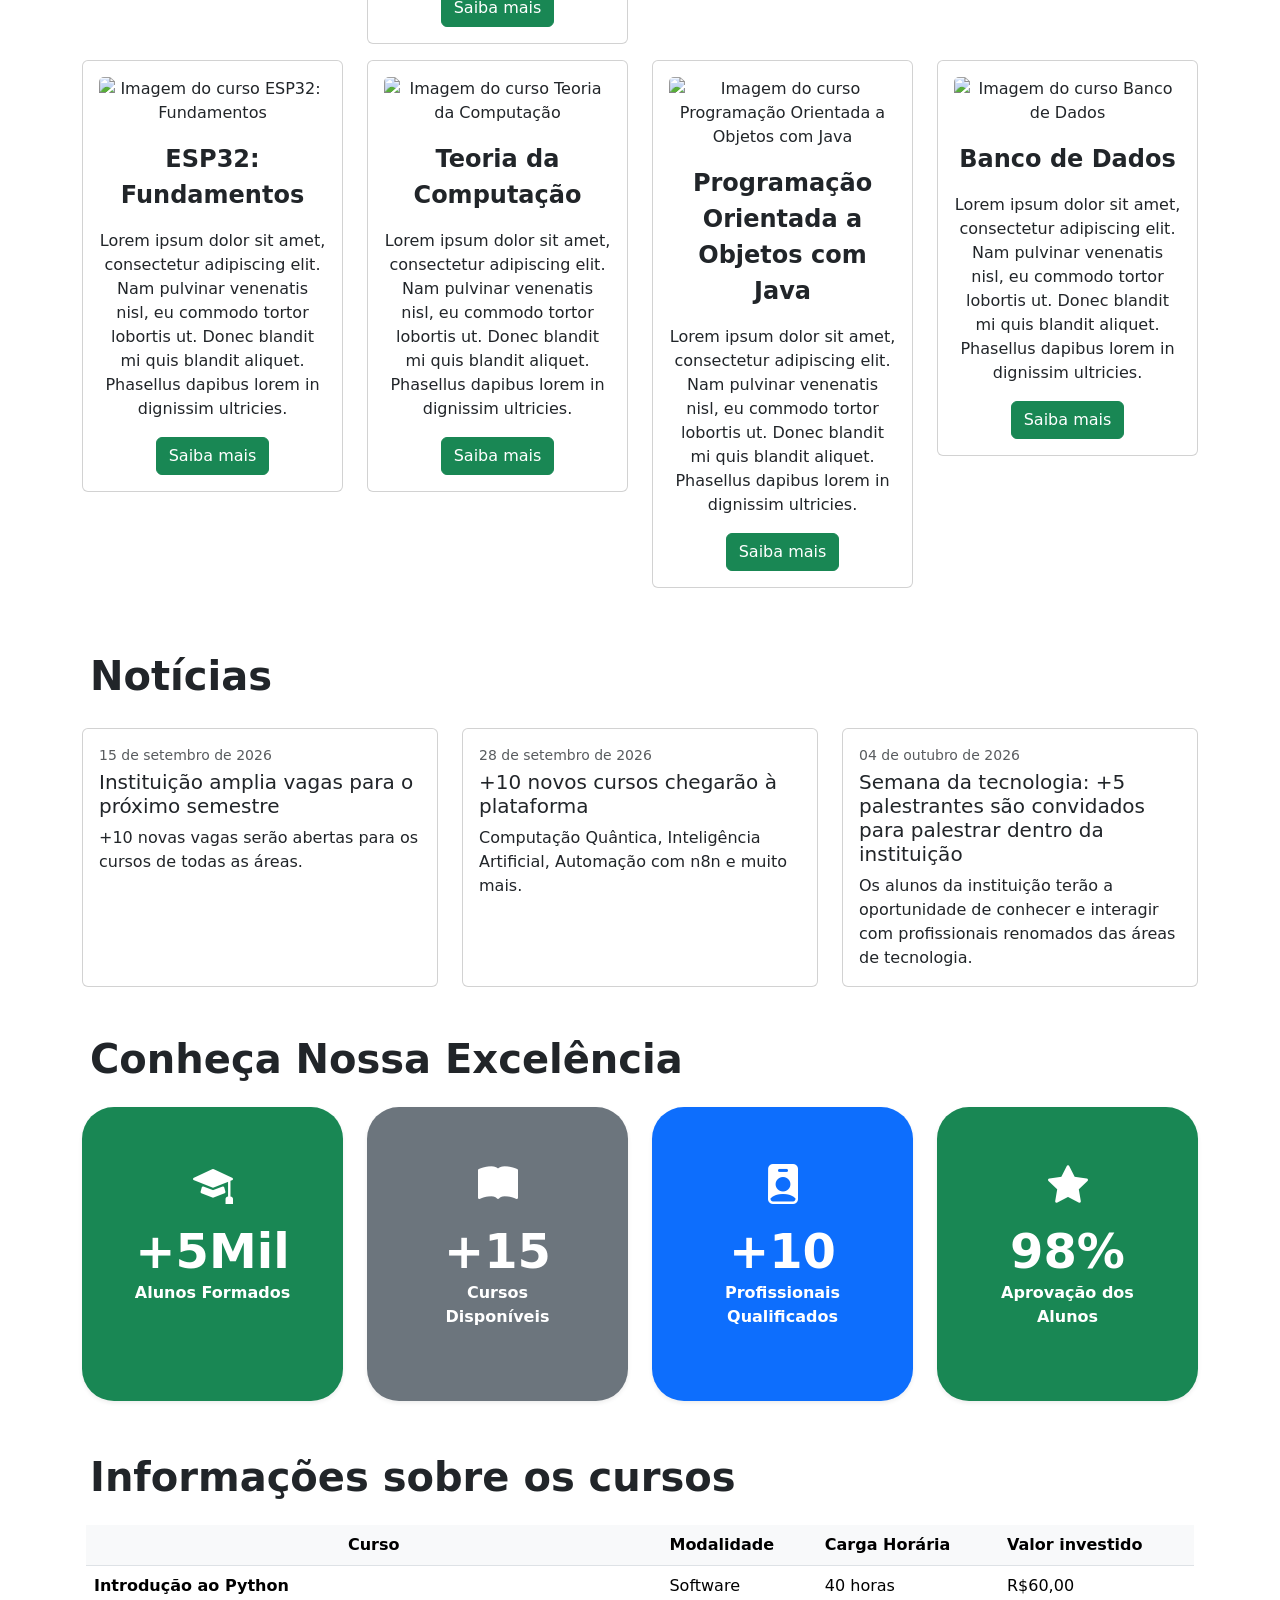
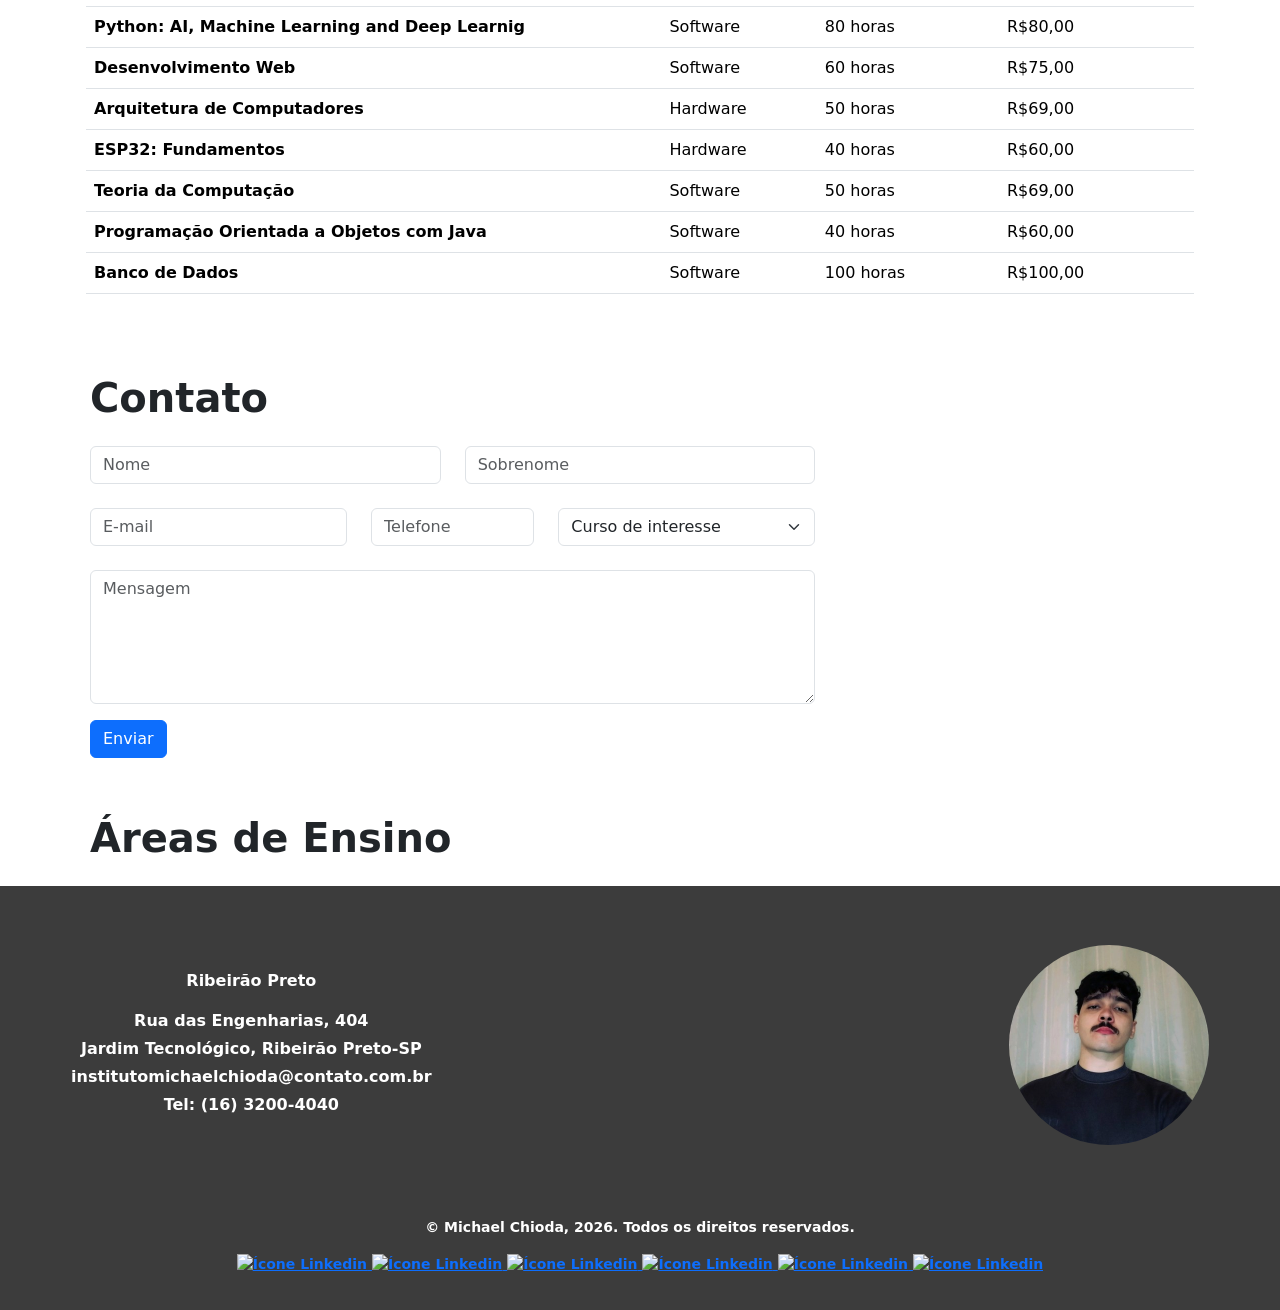
==== commit e1a34381: "4° Update index.html" ====
--- a/docs/index.html
+++ b/docs/index.html
@@ -48,19 +48,19 @@
                         <ul class="navbar-nav ms-auto">
 
                             <li class="nav-item">
-                                <a class="nav-link active" href="#titulo-home"> Home </a>
+                                <a class="nav-link active" href="#instituicao-michael-chioda"> Home </a>
                             </li>
 
                             <li class="nav-item">
-                                <a class="nav-link active" href="#"> Cursos </a>
+                                <a class="nav-link active" href="#catalogo-de-cursos"> Cursos </a>
                             </li>
 
                             <li class="nav-item">
-                                <a class="nav-link active" href="#"> Notícias </a>
+                                <a class="nav-link active" href="#noticias"> Notícias </a>
                             </li>
 
                             <li class="nav-item">
-                                <a class="nav-link active" href="#"> Contato </a>
+                                <a class="nav-link active" href="#contato"> Contato </a>
                             </li>
 
                             <!-- Criando o menu com DropDown dento do menu principal -->
@@ -75,25 +75,25 @@
                                 <ul class="dropdown-menu" aria-labelledby="navbarDropdownMenuLink">
 
                                     <li> 
-                                        <a class="dropdown-item" href="#"> 
+                                        <a class="dropdown-item" href="#engenharia-computacao"> 
                                             Engenharia da Computação 
                                         </a> 
                                     </li>
 
                                     <li>
-                                        <a class="dropdown-item" href="#"> 
+                                        <a class="dropdown-item" href="#engenharia-software"> 
                                             Engenharia de Software 
                                         </a> 
                                     </li>
 
                                     <li>
-                                        <a class="dropdown-item" href="#"> 
+                                        <a class="dropdown-item" href="#ciencia-computacao"> 
                                             Ciência da Computação
                                         </a> 
                                     </li>
 
                                     <li>
-                                        <a class="dropdown-item" href="#"> 
+                                        <a class="dropdown-item" href="#ads"> 
                                             Análise e Desenvolvimento de Sistemas (ADS)
                                         </a> 
                                     </li>
@@ -123,39 +123,32 @@
             <section>
                 <!-- Título da página -->
                 <div class="p-2 mt-5">
-                    <h1 class="p-2 mt-4 mb-3 text-center" id="titulo-home"> Instituto Michael Chioda </h1>
+                    <h1 class="p-2 mt-4 mb-3 text-center" id="instituicao-michael-chioda"> Instituição Michael Chioda </h1>
                 </div>
                 <!-- Container da Hero Section -->
                 <div class="container-fluid mb-5">
                     <!-- Linha 1 do container -->
-                    <div class="row">
+                    <div class="row row-col-xs-6">
                         <!-- Colunas da linha (Soma do tamanho de todas as colunas deve ser 12) -->
                         <!-- Coluna 1 -->
-                        <div class="col-sm-6 bg-dark text-center p-5 mb-2">
-                            <img src="img/michael.jpg" width="330px" height="330px" class="img-hero-section"/> 
-                        </div>
-                        <!-- Coluna 2 -->
-                        <div class="col-sm-6 bg-dark text-white p-5 mb-2">
-                            <p class="hero-section-text">
+                        <div class="col bg-dark text-center p-5 mb-2">
+                            <img src="img/michael.jpg" width="430px" height="430px" class="img-hero-section"/> 
+                            <p class="hero-section-text text-white mt-5">
                                 Lorem ipsum dolor sit amet, consectetur adipiscing elit. Nam pulvinar venenatis nisl, eu commodo tortor lobortis ut. 
                                 Donec blandit mi quis blandit aliquet. Phasellus dapibus lorem in dignissim ultricies. 
                                 Pellentesque pulvinar, nibh at porttitor ullamcorper, leo nisl volutpat dui, at molestie enim libero eget erat. Aenean quis rhoncus dui. 
                                 Aenean ullamcorper, felis quis faucibus posuere, justo velit mattis quam, 
                                 id pellentesque sapien elit fermentum arcu. Suspendisse potenti. Aliquam ut eros tortor. 
                                 Donec ut eros non arcu maximus auctor. Curabitur dignissim mauris sed lorem blandit blandit.
-                                Vivamus sodales sollicitudin dui sed ultricies. Pellentesque diam tortor, 
-                                imperdiet id lectus sed, iaculis efficitur est. Sed eget metus sagittis, 
-                                vulputate orci id, accumsan nunc. Praesent iaculis ullamcorper mauris sit amet egestas. 
-                                Pellentesque habitant morbi tristique senectus et netus et malesuada fames ac turpis egestas. 
-                                Vivamus vulputate sapien mattis euismod porta. Pellentesque habitant morbi tristique senectus et netus et malesuada fames ac turpis egestas. 
-                                Vivamus vulputate sapien mattis euismod porta. Pellentesque habitant morbi tristique senectus et netus et malesuada fames ac turpis egestas. 
-                                Vivamus vulputate sapien mattis euismod porta. Pellentesque habitant morbi tristique senectus et netus et malesuada fames ac turpis egestas. 
-                                Vivamus vulputate sapien mattis euismod porta. Pellentesque habitant morbi tristique senectus et netus et malesuada fames ac turpis egestas. 
-                                Vivamus vulputate sapien mattis euismod porta.
+                                Vivamus sodales sollicitudin dui sed ultricies. Donec blandit mi quis blandit aliquet. Phasellus dapibus lorem in dignissim ultricies. 
+                                Pellentesque pulvinar, nibh at porttitor ullamcorper, leo nisl volutpat dui, at molestie enim libero eget erat. Aenean quis rhoncus dui. 
+                                Aenean ullamcorper, felis quis faucibus posuere, justo velit mattis quam, 
+                                id pellentesque sapien elit fermentum arcu. Suspendisse potenti. Aliquam ut eros tortor. 
+                                Donec ut eros non arcu maximus auctor.
                             </p>
                             <!-- Botão da Hero Section que direciona o usuário para a seção Área de Indicadores Institucionais -->
                             <div class="text-center">
-                                <a href="#" class="btn btn-primary"> Saiba mais </a>
+                                <a href="#conheca-nossa-excelencia" class="btn btn-primary"> Saiba mais </a>
                             </div>
 
                         </div>
@@ -172,7 +165,7 @@
             <section>
                 <!-- Container do Catálogo de Cursos -->
                 <div class="container mb-5">
-                    <span class="display-6 p-2 text-left fw-bold"> Catálogo de Cursos </span>
+                    <span class="display-6 p-2 text-left fw-bold" id="catalogo-de-cursos"> Catálogo de Cursos </span>
                     <!-- Linha 1 do container -->
                     <!-- "row-cols-sm-4" para deixar 4 cards fixos por linha -->
                     <div class="row row-cols-sm-4 mt-4">
@@ -183,7 +176,7 @@
                                 <!-- Conteúdo do card -->
                                 <div class="card-body text-center">
                                     <!-- Imagem do card -->
-                                    <img src="img/michael.jpg" class="card-img-top" alt="Imagem do curso Introdução ao Python"/>
+                                    <img src="img/python.jfif" class="card-img-top" alt="Imagem do curso Introdução ao Python"/>
                                     <!-- Título do card -->
                                     <div class="card-title mt-3">
                                         <span class="fs-4 fw-bold"> Introdução ao Python </span>
@@ -194,12 +187,19 @@
                                             Lorem ipsum dolor sit amet, consectetur adipiscing elit. Nam pulvinar venenatis nisl, eu commodo tortor lobortis ut. Donec blandit mi quis blandit aliquet. Phasellus dapibus lorem in dignissim ultricies.
                                         </p>
                                     </div>
+                                    <!-- Botão do card -->
+                                    <a href="#" class="btn btn-success" data-bs-toggle="modal" data-bs-target="#modalIntPython"> 
+                                        Saiba mais 
+                                    </a>
                                     
                                 </div>
                                 <!-- Botão do card -->
+                                <!--
                                 <div class="card-footer text-center">
-                                    <a href="#" class="btn btn-success"> Saiba mais </a>
-                                </div>
+                                    <a href="#" class="btn btn-success" data-bs-toggle="modal" data-bs-target="#modalIntPython"> 
+                                        Saiba mais 
+                                    </a>
+                                </div> -->
 
                             </div>
 
@@ -212,7 +212,7 @@
                                 <!-- Conteúdo do card -->
                                 <div class="card-body text-center">
                                     <!-- Imagem do card -->
-                                    <img src="img/michael.jpg" class="card-img-top" alt="Imagem do curso Python: AI, Machine Learning and Deep Learnig"/>
+                                    <img src="img/pythonAI.jfif" class="card-img-top" alt="Imagem do curso Python: AI, Machine Learning and Deep Learnig"/>
                                     <!-- Título do card -->
                                     <div class="card-title mt-3">
                                         <span class="fs-4 fw-bold"> Python: AI, Machine Learning and Deep Learnig </span>
@@ -223,12 +223,19 @@
                                             Lorem ipsum dolor sit amet, consectetur adipiscing elit. Nam pulvinar venenatis nisl, eu commodo tortor lobortis ut. Donec blandit mi quis blandit aliquet. Phasellus dapibus lorem in dignissim ultricies.
                                         </p>
                                     </div>
+                                    <!-- Botão do card -->
+                                    <a href="#" class="btn btn-success" data-bs-toggle="modal" data-bs-target="#modalPythonAI"> 
+                                        Saiba mais 
+                                    </a>
 
                                 </div>
                                 <!-- Botão do card -->
+                                <!--
                                 <div class="card-footer text-center">
-                                    <a href="#" class="btn btn-success"> Saiba mais </a>
-                                </div>
+                                    <a href="#" class="btn btn-success" data-bs-toggle="modal" data-bs-target="#modalPythonAI"> 
+                                        Saiba mais 
+                                    </a>
+                                </div> -->
 
                             </div>
 
@@ -241,7 +248,7 @@
                                 <!-- Conteúdo do card -->
                                 <div class="card-body text-center">
                                     <!-- Imagem do card -->
-                                    <img src="img/michael.jpg" class="card-img-top" alt="Imagem do curso Desenvolvimento Web"/>
+                                    <img src="img/desenvweb.jfif" class="card-img-top" alt="Imagem do curso Desenvolvimento Web"/>
                                     <!-- Título do card -->
                                     <div class="card-title mt-3">
                                         <span class="fs-4 fw-bold"> Desenvolvimento Web </span>
@@ -252,12 +259,19 @@
                                             Lorem ipsum dolor sit amet, consectetur adipiscing elit. Nam pulvinar venenatis nisl, eu commodo tortor lobortis ut. Donec blandit mi quis blandit aliquet. Phasellus dapibus lorem in dignissim ultricies.
                                         </p>
                                     </div>
+                                    <!-- Botão do card -->
+                                    <a href="#" class="btn btn-success" data-bs-toggle="modal" data-bs-target="#modalDesenWeb"> 
+                                        Saiba mais 
+                                    </a>
 
                                 </div>
                                 <!-- Botão do card -->
+                                <!--
                                 <div class="card-footer text-center">
-                                    <a href="#" class="btn btn-success"> Saiba mais </a>
-                                </div>
+                                    <a href="#" class="btn btn-success" data-bs-toggle="modal" data-bs-target="#modalDesenWeb"> 
+                                        Saiba mais 
+                                    </a>
+                                </div> -->
 
                             </div>
 
@@ -270,7 +284,7 @@
                                 <!-- Conteúdo do card -->
                                 <div class="card-body text-center">
                                     <!-- Imagem do card -->
-                                    <img src="img/michael.jpg" class="card-img-top" alt="Imagem do curso Arquitetura de Computadores"/>
+                                    <img src="img/arquiteturacomput.jfif" class="card-img-top" alt="Imagem do curso Arquitetura de Computadores"/>
                                     <!-- Título do card -->
                                     <div class="card-title mt-3">
                                         <span class="fs-4 fw-bold"> Arquitetura de Computadores </span>
@@ -281,12 +295,19 @@
                                             Lorem ipsum dolor sit amet, consectetur adipiscing elit. Nam pulvinar venenatis nisl, eu commodo tortor lobortis ut. Donec blandit mi quis blandit aliquet. Phasellus dapibus lorem in dignissim ultricies.
                                         </p>
                                     </div>
+                                    <!-- Botão do card -->
+                                    <a href="#" class="btn btn-success" data-bs-toggle="modal" data-bs-target="#modalArqDeComput"> 
+                                        Saiba mais 
+                                    </a>
 
                                 </div>                            
                                 <!-- Botão do card -->
+                                <!--
                                 <div class="card-footer text-center">
-                                    <a href="#" class="btn btn-success"> Saiba mais </a>
-                                </div>
+                                    <a href="#" class="btn btn-success" data-bs-toggle="modal" data-bs-target="#modalArqDeComput"> 
+                                        Saiba mais 
+                                    </a>
+                                </div> -->
 
                             </div>
 
@@ -299,7 +320,7 @@
                                 <!-- Conteúdo do card -->
                                 <div class="card-body text-center">
                                     <!-- Imagem do card -->
-                                    <img src="img/michael.jpg" class="card-img-top" alt="Imagem do curso ESP32: Fundamentos"/>
+                                    <img src="img/esp32.jfif" class="card-img-top" alt="Imagem do curso ESP32: Fundamentos"/>
                                     <!-- Título do card -->
                                     <div class="card-title mt-3">
                                         <span class="fs-4 fw-bold"> ESP32: Fundamentos </span>
@@ -310,54 +331,32 @@
                                             Lorem ipsum dolor sit amet, consectetur adipiscing elit. Nam pulvinar venenatis nisl, eu commodo tortor lobortis ut. Donec blandit mi quis blandit aliquet. Phasellus dapibus lorem in dignissim ultricies.
                                         </p>
                                     </div>
+                                    <!-- Botão do card -->
+                                    <a href="#" class="btn btn-success" data-bs-toggle="modal" data-bs-target="#modalESP32Fund"> 
+                                        Saiba mais 
+                                    </a>
 
                                 </div>
                                 <!-- Botão do card -->
+                                <!--
                                 <div class="card-footer text-center">
-                                    <a href="#" class="btn btn-success"> Saiba mais </a>
-                                </div>
-
-                            </div>
-
-                        </div>
-
+                                    <a href="#" class="btn btn-success" data-bs-toggle="modal" data-bs-target="#modalESP32Fund"> 
+                                        Saiba mais 
+                                    </a>
+                                </div> -->
+
+                            </div>
+
+                        </div>
+                        
                         <!-- Coluna 6 -->
-                        <div class="col mb-3">
-                            <!-- Criando um card para Java POO -->
-                            <div class="card">
-                                <!-- Conteúdo do card -->
-                                <div class="card-body text-center">
-                                    <!-- Imagem do card -->
-                                    <img src="img/michael.jpg" class="card-img-top" alt="Imagem do curso Java POO"/>
-                                    <!-- Título do card -->
-                                    <div class="card-title mt-3">
-                                        <span class="fs-4 fw-bold"> Java POO </span>
-                                    </div>
-                                    <!-- Texto do card -->
-                                    <div class="card-text mt-3">
-                                        <p>
-                                            Lorem ipsum dolor sit amet, consectetur adipiscing elit. Nam pulvinar venenatis nisl, eu commodo tortor lobortis ut. Donec blandit mi quis blandit aliquet. Phasellus dapibus lorem in dignissim ultricies.
-                                        </p>
-                                    </div>
-
-                                </div>
-                                <!-- Botão do card -->
-                                <div class="card-footer text-center">
-                                    <a href="#" class="btn btn-success"> Saiba mais </a>
-                                </div>
-
-                            </div>
-                            
-                        </div>
-
-                        <!-- Coluna 7 -->
                         <div class="col mb-3">
                             <!-- Criando um card para Teoria da Computação -->
                             <div class="card">
                                 <!-- Conteúdo do card -->
                                 <div class="card-body text-center">
                                     <!-- Imagem do card -->
-                                    <img src="img/michael.jpg" class="card-img-top" alt="Imagem do curso Teoria da Computação"/>
+                                    <img src="img/python.jfif" class="card-img-top" alt="Imagem do curso Teoria da Computação"/>
                                     <!-- Título do card -->
                                     <div class="card-title mt-3">
                                         <span class="fs-4 fw-bold"> Teoria da Computação </span>
@@ -368,17 +367,60 @@
                                             Lorem ipsum dolor sit amet, consectetur adipiscing elit. Nam pulvinar venenatis nisl, eu commodo tortor lobortis ut. Donec blandit mi quis blandit aliquet. Phasellus dapibus lorem in dignissim ultricies.
                                         </p>
                                     </div>
-
+                                    <!-- Botão do card -->
+                                    <a href="#" class="btn btn-success" data-bs-toggle="modal" data-bs-target="#modalTeoriaDaComput"> 
+                                        Saiba mais 
+                                    </a>
+                                    
                                 </div>
                                 <!-- Botão do card -->
+                                <!--
                                 <div class="card-footer text-center">
-                                    <a href="#" class="btn btn-success"> Saiba mais </a>
+                                    <a href="#" class="btn btn-success" data-bs-toggle="modal" data-bs-target="#modalTeoriaDaComp"> 
+                                        Saiba mais 
+                                    </a>
+                                </div> -->
+                                
+                            </div>
+                            
+                        </div>
+
+                        <!-- Coluna 7 -->
+                        <div class="col mb-3">
+                            <!-- Criando um card para Programação Orientada a Objetos com Java -->
+                            <div class="card">
+                                <!-- Conteúdo do card -->
+                                <div class="card-body text-center">
+                                    <!-- Imagem do card -->
+                                    <img src="img/poojava.jfif" class="card-img-top" alt="Imagem do curso Programação Orientada a Objetos com Java"/>
+                                    <!-- Título do card -->
+                                    <div class="card-title mt-3">
+                                        <span class="fs-4 fw-bold"> Programação Orientada a Objetos com Java </span>
+                                    </div>
+                                    <!-- Texto do card -->
+                                    <div class="card-text mt-3">
+                                        <p>
+                                            Lorem ipsum dolor sit amet, consectetur adipiscing elit. Nam pulvinar venenatis nisl, eu commodo tortor lobortis ut. Donec blandit mi quis blandit aliquet. Phasellus dapibus lorem in dignissim ultricies.
+                                        </p>
+                                    </div>
+                                    <!-- Botão do card -->
+                                    <a href="#" class="btn btn-success" data-bs-toggle="modal" data-bs-target="#modalPOOJava"> 
+                                        Saiba mais 
+                                    </a>                                    
+
                                 </div>
-
-                            </div>
-
-                        </div>
-
+                                <!-- Botão do card -->
+                                <!--
+                                <div class="card-footer text-center">
+                                    <a href="#" class="btn btn-success" data-bs-toggle="modal" data-bs-target="#modalPOOJava"> 
+                                        Saiba mais 
+                                    </a>
+                                </div> -->
+
+                            </div>
+                            
+                        </div>
+                        
                         <!-- Coluna 8 -->
                         <div class="col mb-3">
                             <!-- Criando um card para Banco de Dados -->
@@ -386,7 +428,7 @@
                                 <!-- Conteúdo do card -->
                                 <div class="card-body text-center">
                                     <!-- Imagem do card -->
-                                    <img src="img/michael.jpg" class="card-img-top" alt="Imagem do curso Banco de Dados"/>
+                                    <img src="img/bancodedados.jfif" class="card-img-top" alt="Imagem do curso Banco de Dados"/>
                                     <!-- Título do card -->
                                     <div class="card-title mt-3">
                                         <span class="fs-4 fw-bold"> Banco de Dados </span>
@@ -397,22 +439,308 @@
                                             Lorem ipsum dolor sit amet, consectetur adipiscing elit. Nam pulvinar venenatis nisl, eu commodo tortor lobortis ut. Donec blandit mi quis blandit aliquet. Phasellus dapibus lorem in dignissim ultricies.
                                         </p>
                                     </div>
+                                    <!-- Botão do card -->
+                                    <a href="#" class="btn btn-success" data-bs-toggle="modal" data-bs-target="#modalBancoDeDados"> 
+                                        Saiba mais 
+                                    </a>
 
                                 </div>
                                 <!-- Botão do card -->
+                                <!--
                                 <div class="card-footer text-center">
-                                    <a href="#" class="btn btn-success"> Saiba mais </a>
+                                    <a href="#" class="btn btn-success" data-bs-toggle="modal" data-bs-target="#modalBancoDeDados"> 
+                                        Saiba mais 
+                                    </a>
+                                </div> -->
+
+                            </div>
+
+                        </div>
+
+                    </div>
+
+                </div>
+
+            </section>
+            <!--===============================================-->
+
+
+            <!-- Notícias da página => Requisito RF01 – Barra de Navegação -->
+            <section>
+                <div class="container mb-5">
+                    <span class="display-6 p-2 text-left fw-bold" id="noticias"> Notícias </span>
+                    <div class="row row-cols-1 row-cols-md-3 mt-4">
+                        <div class="col mt-1">
+                            <div class="card h-100">
+                                <div class="card-body">
+                                    <p class="text-muted small mb-1"> 15 de setembro de 2026 </p>
+                                    <h5 class="card-title"> Instituição amplia vagas para o próximo semestre </h5>
+                                    <p class="card-text"> +10 novas vagas serão abertas para os cursos de todas as áreas. </p>
                                 </div>
 
                             </div>
 
                         </div>
 
+                        <div class="col mt-1">
+                            <div class="card h-100">
+                                <div class="card-body">
+                                    <p class="text-muted small mb-1"> 28 de setembro de 2026 </p>
+                                    <h5 class="card-title"> +10 novos cursos chegarão à plataforma </h5>
+                                    <p class="card-text"> Computação Quântica, Inteligência Artificial, Automação com n8n e muito mais. </p>
+                                </div>
+
+                            </div>
+
+                        </div>
+
+                        <div class="col mt-1">
+                            <div class="card h-100">
+                                <div class="card-body">
+                                    <p class="text-muted small mb-1"> 04 de outubro de 2026 </p>
+                                    <h5 class="card-title"> Semana da tecnologia: +5 palestrantes são convidados para palestrar dentro da instituição </h5>
+                                    <p class="card-text"> Os alunos da instituição terão a oportunidade de conhecer e interagir com profissionais renomados das áreas de tecnologia. </p>
+                                </div>
+
+                            </div>
+
+                        </div>
+
                     </div>
 
                 </div>
 
             </section>
+            <!--===============================================-->
+
+
+            <!--===== Requisito RF07 – Visualização de Detalhes do Curso =====-->
+            <div id="modais-cursos">
+                <!-- Modal para o curso de Introdução ao Python -->
+                <div class="modal fade" id="modalIntPython" tabindex="-1">
+                    <div class="modal-dialog">
+                        <!-- Conteúdo do modal -->
+                        <div class="modal-content">
+                            <!-- Cabeçalho do modal -->
+                            <div class="modal-header">
+                                <h5 class="modal-title"> Introdução ao Python </h5>
+                                <button type="button" class="btn-close" data-bs-dismiss="modal"> </button>
+                            </div>
+                            <!-- Corpo do modal -->
+                            <div class="modal-body">
+                                <p> <strong> Objetivo do curso: </strong> Apresentar os fundamentos da linguagem Python, capacitando o aluno a escrever scripts simples e compreender os principais conceitos de programação. </p>
+                                <p> <strong> Carga Horária: </strong> 40 horas. </p>
+                                <p> <strong> Público-alvo: </strong> Alunos iniciantes, experientes ou profissionais da área. </p>
+                                <p> <strong> Descrição: </strong> Curso introdutório que cobre variáveis, estruturas de controle, funções, listas e manipulação básica de arquivos, com foco em exercícios práticos para consolidar o aprendizado. </p>
+                            </div>
+                            <!-- Rodapé do modal -->
+                            <div class="modal-footer">
+                                <button type="button" class="btn btn-secondary" data-bs-dismiss="modal"> Fechar </button>
+                            </div>
+
+                        </div>
+
+                    </div>
+
+                </div>
+
+                <!-- Modal para o curso de Python: AI, Machine Learning and Deep Learnig -->
+                <div class="modal fade" id="modalPythonAI" tabindex="-1">
+                    <div class="modal-dialog">
+                        <!-- Conteúdo do modal -->
+                        <div class="modal-content">
+                            <!-- Cabeçalho do modal -->
+                            <div class="modal-header">
+                                <h5 class="modal-title"> Python: AI, Machine Learning and Deep Learnig </h5>
+                                <button type="button" class="btn-close" data-bs-dismiss="modal"> </button>
+                            </div>
+                            <!-- Corpo do modal -->
+                            <div class="modal-body">
+                                <p> <strong> Objetivo do curso: </strong> Capacitar o aluno a aplicar Python no desenvolvimento de modelos de inteligência artificial, desde conceitos estatísticos básicos até redes neurais. </p>
+                                <p> <strong> Carga Horária: </strong> 80 horas. </p>
+                                <p> <strong> Público-alvo: </strong> Alunos iniciantes, experientes ou profissionais da área. </p>
+                                <p> <strong> Descrição: </strong> Curso avançado que aborda bibliotecas como NumPy, Pandas, Scikit-learn e TensorFlow, com projetos práticos de classificação, regressão e redes neurais profundas. </p>
+                            </div>
+                            <!-- Rodapé do modal -->
+                            <div class="modal-footer">
+                                <button type="button" class="btn btn-secondary" data-bs-dismiss="modal"> Fechar </button>
+                            </div>
+
+                        </div>
+
+                    </div>
+
+                </div>
+
+                <!-- Modal para o curso de Desenvolvimento Web -->
+                <div class="modal fade" id="modalDesenWeb" tabindex="-1">
+                    <div class="modal-dialog">
+                        <!-- Conteúdo do modal -->
+                        <div class="modal-content">
+                            <!-- Cabeçalho do modal -->
+                            <div class="modal-header">
+                                <h5 class="modal-title"> Desenvolvimento Web </h5>
+                                <button type="button" class="btn-close" data-bs-dismiss="modal"> </button>
+                            </div>
+                            <!-- Corpo do modal -->
+                            <div class="modal-body">
+                                <p> <strong> Objetivo do curso: </strong> Ensinar a construção de páginas web responsivas e funcionais, unindo estrutura, estilo e boas práticas de acessibilidade. </p>
+                                <p> <strong> Carga Horária: </strong> 60 horas. </p>
+                                <p> <strong> Público-alvo: </strong> Alunos iniciantes, experientes ou profissionais da área. </p>
+                                <p> <strong> Descrição: </strong> Curso prático com HTML, CSS e Bootstrap, no qual o aluno desenvolve projetos reais de portais e landing pages, do protótipo à publicação. </p>
+                            </div>
+                            <!-- Rodapé do modal -->
+                            <div class="modal-footer">
+                                <button type="button" class="btn btn-secondary" data-bs-dismiss="modal"> Fechar </button>
+                            </div>
+
+                        </div>
+
+                    </div>
+
+                </div>
+
+                <!-- Modal para o curso de Arquitetura de Computadores -->
+                <div class="modal fade" id="modalArqDeComput" tabindex="-1">
+                    <div class="modal-dialog">
+                        <!-- Conteúdo do modal -->
+                        <div class="modal-content">
+                            <!-- Cabeçalho do modal -->
+                            <div class="modal-header">
+                                <h5 class="modal-title"> Arquitetura de Computadores </h5>
+                                <button type="button" class="btn-close" data-bs-dismiss="modal"> </button>
+                            </div>
+                            <!-- Corpo do modal -->
+                            <div class="modal-body">
+                                <p> <strong> Objetivo do curso: </strong> Compreender a organização interna de um computador, desde o funcionamento da CPU até a hierarquia de memória. </p>
+                                <p> <strong> Carga Horária: </strong> 50 horas. </p>
+                                <p> <strong> Público-alvo: </strong> Alunos iniciantes, experientes ou profissionais da área. </p>
+                                <p> <strong> Descrição: </strong> Curso que explora processadores, barramentos, memória cache e pipeline de execução, conectando teoria de hardware com o funcionamento real do software. </p>
+                            </div>
+                            <!-- Rodapé do modal -->
+                            <div class="modal-footer">
+                                <button type="button" class="btn btn-secondary" data-bs-dismiss="modal"> Fechar </button>
+                            </div>
+
+                        </div>
+
+                    </div>
+
+                </div>
+
+                <!-- Modal para o curso de ESP32: Fundamentos -->
+                <div class="modal fade" id="modalESP32Fund" tabindex="-1">
+                    <div class="modal-dialog">
+                        <!-- Conteúdo do modal -->
+                        <div class="modal-content">
+                            <!-- Cabeçalho do modal -->
+                            <div class="modal-header">
+                                <h5 class="modal-title"> ESP32: Fundamentos </h5>
+                                <button type="button" class="btn-close" data-bs-dismiss="modal"> </button>
+                            </div>
+                            <!-- Corpo do modal -->
+                            <div class="modal-body">
+                                <p> <strong> Objetivo do curso: </strong> Capacitar o aluno a programar e integrar o microcontrolador ESP32 em projetos de automação e IoT. </p>
+                                <p> <strong> Carga Horária: </strong> 40 horas. </p>
+                                <p> <strong> Público-alvo: </strong> Alunos iniciantes, experientes ou profissionais da área. </p>
+                                <p> <strong> Descrição: </strong> Curso prático sobre GPIOs, comunicação Wi-Fi/Bluetooth e sensores, com exercícios de montagem de circuitos e programação embarcada. </p>
+                            </div>
+                            <!-- Rodapé do modal -->
+                            <div class="modal-footer">
+                                <button type="button" class="btn btn-secondary" data-bs-dismiss="modal"> Fechar </button>
+                            </div>
+
+                        </div>
+
+                    </div>
+
+                </div>
+
+                <!-- Modal para o curso de Teoria da Computação -->
+                <div class="modal fade" id="modalTeoriaDaComput" tabindex="-1">
+                    <div class="modal-dialog">
+                        <!-- Conteúdo do modal -->
+                        <div class="modal-content">
+                            <!-- Cabeçalho do modal -->
+                            <div class="modal-header">
+                                <h5 class="modal-title"> Teoria da Computação </h5>
+                                <button type="button" class="btn-close" data-bs-dismiss="modal"> </button>
+                            </div>
+                            <!-- Corpo do modal -->
+                            <div class="modal-body">
+                                <p> <strong> Objetivo do curso: </strong> Introduzir os fundamentos matemáticos da computação, incluindo autômatos, linguagens formais e complexidade algorítmica. </p>
+                                <p> <strong> Carga Horária: </strong> 50 horas. </p>
+                                <p> <strong> Público-alvo: </strong> Alunos iniciantes, experientes ou profissionais da área. </p>
+                                <p> <strong> Descrição: </strong> Curso teórico-prático que trabalha grafos, máquinas de estado e problemas de decidibilidade, com implementações em Python para fixar os conceitos. </p>
+                            </div>
+                            <!-- Rodapé do modal -->
+                            <div class="modal-footer">
+                                <button type="button" class="btn btn-secondary" data-bs-dismiss="modal"> Fechar </button>
+                            </div>
+
+                        </div>
+
+                    </div>
+
+                </div>
+                
+                <!-- Modal para o curso de Programação Orientada a Objetos com Java -->
+                <div class="modal fade" id="modalPOOJava" tabindex="-1">
+                    <div class="modal-dialog">
+                        <!-- Conteúdo do modal -->
+                        <div class="modal-content">
+                            <!-- Cabeçalho do modal -->
+                            <div class="modal-header">
+                                <h5 class="modal-title"> Programação Orientada a Objetos com Java </h5>
+                                <button type="button" class="btn-close" data-bs-dismiss="modal"> </button>
+                            </div>
+                            <!-- Corpo do modal -->
+                            <div class="modal-body">
+                                <p> <strong> Objetivo do curso: </strong> Desenvolver a capacidade de projetar sistemas orientados a objetos utilizando Java como linguagem base. </p>
+                                <p> <strong> Carga Horária: </strong> 40 horas. </p>
+                                <p> <strong> Público-alvo: </strong> Alunos iniciantes, experientes ou profissionais da área. </p>
+                                <p> <strong> Descrição: </strong> Curso focado em classes, herança, polimorfismo e encapsulamento, com estudos de caso que simulam problemas reais de modelagem de software. </p>
+                            </div>
+                            <!-- Rodapé do modal -->
+                            <div class="modal-footer">
+                                <button type="button" class="btn btn-secondary" data-bs-dismiss="modal"> Fechar </button>
+                            </div>
+                            
+                        </div>
+                        
+                    </div>
+                    
+                </div>
+                
+                <!-- Modal para o curso de Banco de Dados -->
+                <div class="modal fade" id="modalBancoDeDados" tabindex="-1">
+                    <div class="modal-dialog">
+                        <!-- Conteúdo do modal -->
+                        <div class="modal-content">
+                            <!-- Cabeçalho do modal -->
+                            <div class="modal-header">
+                                <h5 class="modal-title"> Banco de Dados </h5>
+                                <button type="button" class="btn-close" data-bs-dismiss="modal"> </button>
+                            </div>
+                            <!-- Corpo do modal -->
+                            <div class="modal-body">
+                                <p> <strong> Objetivo do curso: </strong> Capacitar o aluno a projetar, implementar e consultar bancos de dados relacionais de forma eficiente. </p>
+                                <p> <strong> Carga Horária: </strong> 100 horas. </p>
+                                <p> <strong> Público-alvo: </strong> Alunos iniciantes, experientes ou profissionais da área. </p>
+                                <p> <strong> Descrição: </strong> Curso que aborda modelagem entidade-relacionamento, normalização e consultas SQL, com foco em boas práticas de performance e integridade dos dados. </p>
+                            </div>
+                            <!-- Rodapé do modal -->
+                            <div class="modal-footer">
+                                <button type="button" class="btn btn-secondary" data-bs-dismiss="modal"> Fechar </button>
+                            </div>
+
+                        </div>
+
+                    </div>
+
+                </div>
+
+            </div>
             <!--===============================================-->
 
 
@@ -421,7 +749,7 @@
                 <!-- Container para Área de Indicadores Institucionais -->
                 <div class="container mb-5">
                     <!-- fw-bold => Tranformar o texto em negrito -->
-                    <span class="display-6 p-2 text-left fw-bold"> Conheça Nossa Excelência </span>
+                    <span class="display-6 p-2 text-left fw-bold" id="conheca-nossa-excelencia"> Conheça Nossa Excelência </span>
                     <!-- Linha 1 do container -->
                     <!-- Ao invés de usar col-sm-3 em todas as colunas para definir o seu tamanho 
                          eu posso simplesmente usar "row row-cols-1 row-cols-sm-2 row-cols-lg-4 g-4 text-center", por exemplo, 
@@ -431,19 +759,19 @@
                         <!-- rounded-5 => Máximo que dá para arredondar as bordas -->
                         <!-- shadow-sm => Dar uma sensação de profundidade com uma leve sombra -->
                         <!-- h-100 => Garante que os 4 cartões fiquem com a mesma altura, independente do tamanho do texto dentro de cada um deles -->
-                        <div class="col-sm-3">
+                        <div class="col-lg-3 mb-1">
                             <div class="bg-success rounded-5 shadow-sm text-white text-center p-5 mb-4 h-100">
                                 <!-- Tag <i> é considerada neutra e recomendada para o uso de ícones e imagens -->
                                 <!-- Conteúdo com prefixo bi para exibir um ícone -->
                                 <i class="bi bi-mortarboard-fill fs-1 mb-2 d-block"> </i>
                                 <!-- display-5 => Classe de tipografia do Bootstrap para textos grandes de destaque, com escala própria (display-1 é a maior, display-6 a menor) -->
                                 <!-- d-block => Bloquear o conteúdo inline -->
-                                <span class="display-5 fw-bold d-block"> +10Mil </span>
-                                <span class="fw-bold"> Alunos formados </span>
+                                <span class="display-5 fw-bold d-block"> +5Mil </span>
+                                <span class="fw-bold"> Alunos Formados </span>
                             </div>
                         </div>
                         <!-- Coluna 2-->
-                        <div class="col-sm-3">
+                        <div class="col-lg-3 mb-1">
                             <div class="bg-secondary rounded-5 shadow-sm text-white text-center p-5 mb-4 h-100">
                                 <i class="bi bi-book-fill fs-1 mb-2 d-block"> </i>
                                 <span class="display-5 fw-bold d-block"> +15 </span>
@@ -451,15 +779,15 @@
                             </div>
                         </div>
                         <!-- Coluna 3 -->
-                        <div class="col-sm-3">
+                        <div class="col-lg-3 mb-1">
                             <div class="bg-primary rounded-5 shadow-sm text-white text-center p-5 mb-4 h-100">
                                 <i class="bi bi-person-badge-fill fs-1 mb-2 d-block"> </i>
                                 <span class="display-5 fw-bold d-block"> +10 </span>
-                                <span class="fw-bold"> Professores Altamente Qualificados </span>
+                                <span class="fw-bold"> Profissionais Qualificados </span>
                             </div>
                         </div>
                         <!-- Coluna 4 -->
-                        <div class="col-sm-3">
+                        <div class="col-lg-3 mb-1">
                             <div class="bg-success rounded-5 shadow-sm text-white text-center p-5 mb-4 h-100">
                                 <i class="bi bi-star-fill fs-1 mb-2 d-block"> </i>
                                 <span class="display-5 fw-bold d-block"> 98% </span>
@@ -479,11 +807,11 @@
             <section>
                 <!-- Container para a Consulta de Cursos -->
                 <div class="container mb-5"> 
-                    <span class="display-6 p-2 text-left fw-bold"> Informações sobre os cursos </span>
+                    <span class="display-6 p-2 text-left fw-bold" id="informacoes-sobre-os-cursos"> Informações sobre os cursos </span>
                     <!-- Linha 1 do container -->
                     <div class="row p-3">
                         <!-- Tabela com Boostrap -->
-                        <table class="table mt-3">
+                        <table class="table mt-2">
                             <!-- Cabeçalho da tabela  -->
                             <thead>
                                 <!-- Colunas para o nome do tipo de informação dos cursos -->
@@ -535,17 +863,17 @@
                                 </tr>
                                 <!-- Linha 7 -->
                                 <tr>
-                                    <th scope="row"> Java POO </th>
-                                    <td> Software </td>
-                                    <td> 40 horas </td>
-                                    <td> R$60,00 </td>
-                                </tr>
-                                <!-- Linha 8 -->
-                                <tr>
                                     <th scope="row"> Teoria da Computação </th>
                                     <td> Software </td>
                                     <td> 50 horas </td>
                                     <td> R$69,00 </td>
+                                </tr>
+                                <!-- Linha 8 -->
+                                <tr>
+                                    <th scope="row"> Programação Orientada a Objetos com Java </th>
+                                    <td> Software </td>
+                                    <td> 40 horas </td>
+                                    <td> R$60,00 </td>
                                 </tr>
                                 <!-- Linha 9 -->
                                 <tr>
@@ -568,57 +896,140 @@
 
 
             <!--===== Requisito RF06 – Formulário de Contato =====-->
+            <!-- Incluir tudo isso dentro de um formulário (Tag html) com método GET -->
             <section>
-                
+                <form action="index.html" method="post">
+                    <!-- Container para o Formulário de Contato -->
+                    <div class="container mb-5">
+                        <span class="display-6 p-2 text-left fw-bold" id="contato"> Contato </span>
+                        <!-- Linha 1 do container -->
+                        <div class="row p-2 mt-3">
+                            <!-- Coluna 1 da linha 1 -->
+                            <div class="col-md-4 mb-2">
+                                <input id="txtNome" name="nome" type="text" class="form-control" placeholder="Nome" aria-label="Nome"/>
+                            </div>
+                            <!-- Coluna 2 -->
+                            <div class="col-md-4 mb-2">
+                                <input id="txtSobrenome" name="sobrenome" type="text" class="form-control" placeholder="Sobrenome" aria-label="Sobrenome"/>
+                            </div>
+
+                        </div>
+                        <!-- Linha 2 -->
+                        <div class="row p-2">
+                            <!-- Coluna 1 da linha 2 -->
+                            <div class="col-md-3 mb-2">
+                                <input id="txtEmail" name="email" type="email" class="form-control" placeholder="E-mail" aria-label="E-mail"/>
+                            </div>
+                            <!-- Coluna 2 -->
+                            <div class="col-md-2 mb-2">
+                                <input id="txtTelefone" name="telefone" type="tel" class="form-control" placeholder="Telefone" aria-label="Telefone"/>
+                            </div>
+                            <!-- Coluna 3 -->
+                            <div class="col-md-3 mb-2">
+                                <select id="selCurso" name="curso" class="form-select" aria-label="Curso de interesse">
+                                    <option value="0"> Curso de interesse </option>
+                                    <option value="1"> Engenharia da Computação </option>
+                                    <option value="2"> Engenharia de Software </option>
+                                    <option value="3"> Ciência da Computação </option>
+                                    <option value="4"> Análise e Desenvolvimento de Sistemas </option>
+                                </select>
+                            </div>
+
+                        </div>
+                        <!-- Linha 3 -->
+                        <div class="row p-2">
+                            <!-- Coluna 1 da linha 3-->
+                            <div class="col-md-8">
+                                <textarea id="txtMensagem" name="mensagem" class="form-control" rows="5" placeholder="Mensagem" aria-label="Mensagem"></textarea>
+                            </div>
+                        </div>
+                        <!-- Linha 4 -->
+                        <div class="row p-2">
+                            <!-- Coluna 1 da linha 4 -->
+                            <div class="col-md-8">
+                                <button id="btnEnviar" type="submit" class="btn btn-primary"> Enviar </button>
+                            </div>
+                        </div>
+
+                    </div>
+
+                </form>
+
             </section>
             <!--===============================================-->
 
 
-            <!--===== Requisito RF07 – Visualização de Detalhes do Curso =====-->
+            <!-- Áreas de Ensino => Requisito RF01 – Barra de Navegação -->
+            <!-- Linkar com a Navbar no final -->
+            <!-- Pedir um texto de apresentação para o Claude e colocar na Seção Principal -->
             <section>
-
+                <div class="container mt-5">
+                    <span class="display-6 p-2 text-left fw-bold" id="areas-ensino"> Áreas de Ensino </span>
+                    <div class="row row-cols-md-3 mt-4">
+
+                    </div>
+                </div>
             </section>
             <!--===============================================-->
 
 
         </main>
-
-
         <!-- Rodapé da página -->
         <!-- Tag HTML que só diz que o conteúdo dentro de seu bloco se trata de um rodapé -->
         <footer>
             <!--===== Requisito RF08 – Rodapé Institucional =====-->
-            <!-- Testar com container de duas linhas: uma para rodapé institucional e outra para as minhas redes sociais -->
-            
-
+            <div class="container-fluid footer_personal">
+                <!-- Linha 1 do container -->
+                <div class="row-cols-1">
+                    
+                    <div class="d-flex justify-content-between align-items-center p-4">
+                        <!-- Bloco de texto, à esquerda -->
+                        <div class="fs-6">
+                            <p class="fw-bold"> Ribeirão Preto </p>
+                            <p class="mb-1"> Rua das Engenharias, 404 </p>
+                            <p class="mb-1"> Jardim Tecnológico, Ribeirão Preto-SP </p>
+                            <p class="mb-1"> institutomichaelchioda@contato.com.br </p>
+                            <p class="mb-1"> Tel: (16) 3200-4040 </p>
+                        </div>
+
+                        <!-- Imagem, à direita -->
+                        <img src="img/michael.jpg" alt="Foto institucional" class="rounded-circle" width="200" height="200"/>
+
+                    </div>
+
+                </div>
+                <!-- Linha 2 -->
+                <div class="row-cols-1 mt-5">
+                    <p class="fw-bold"> &copy; Michael Chioda, 2026. Todos os direitos reservados. </p>
+                    <!-- Ícone GitHub-->
+                    <a href="https://github.com/michaelgfchioda" target="_blank">
+                        <img src="https://img.icons8.com/?size=100&id=AZOZNnY73haj&format=png&color=000000" width="25px" height="25px" alt="Ícone Linkedin"/>
+                    </a>
+                    <!-- Ícone Linkedin -->
+                    <a href="https://www.linkedin.com/in/michael-chioda-25223b309/" target="_blank">
+                        <img src="https://img.icons8.com/?size=100&id=xuvGCOXi8Wyg&format=png&color=000000" width="25px" height="25px" alt="Ícone Linkedin"/>
+                    </a>
+                    <!-- Ícone Lattes -->
+                    <a href="https://lattes.cnpq.br/3414648656575666" target="_blank">
+                        <img src="https://img.icons8.com/?size=100&id=KyGmCaneSs3k&format=png&color=000000" width="25px" height="25px" alt="Ícone Linkedin"/>
+                    </a>
+                    <!-- Ícone Instagram -->
+                    <a href="https://www.instagram.com/michaelgfchioda" target="_blank">
+                        <img src="https://img.icons8.com/?size=100&id=Xy10Jcu1L2Su&format=png&color=000000" width="25px" height="25px" alt="Ícone Linkedin"/>
+                    </a>
+                    <!-- Ícone X (Twitter)-->
+                    <a href="https://x.com/michaelchioda" target="_blank">
+                        <img src="https://img.icons8.com/?size=100&id=oaaSr6h7kwm6&format=png&color=000000" width="25px" height="25px" alt="Ícone Linkedin"/>
+                    </a>
+                    <!-- Ícone YouTube -->
+                    <a href="https://www.youtube.com/@michaelgfchioda" target="_blank">
+                        <img src="https://img.icons8.com/?size=100&id=19318&format=png&color=000000" width="25px" height="25px" alt="Ícone Linkedin"/>
+                    </a>
+
+                </div>
+
+            </div>
             <!--=================================================-->
-            <p> &copy; Michael Chioda 2026 - Todos os direitos reservados </p>
-            <!-- Ícone GitHub-->
-            <a href="https://github.com/michaelgfchioda" target="_blank">
-                <img src="https://img.icons8.com/?size=100&id=AZOZNnY73haj&format=png&color=000000" width="30px" height="30px" alt="Ícone Linkedin"/>
-            </a>
-            <!-- Ícone Linkedin -->
-            <a href="https://www.linkedin.com/in/michael-chioda-25223b309/" target="_blank">
-                <img src="https://img.icons8.com/?size=100&id=xuvGCOXi8Wyg&format=png&color=000000" width="30px" height="30px" alt="Ícone Linkedin"/>
-            </a>
-            <!-- Ícone Lattes -->
-            <a href="https://lattes.cnpq.br/3414648656575666" target="_blank">
-                <img src="https://img.icons8.com/?size=100&id=KyGmCaneSs3k&format=png&color=000000" width="30px" height="30px" alt="Ícone Linkedin"/>
-            </a>
-            <!-- Ícone Instagram -->
-            <a href="https://www.instagram.com/michaelgfchioda" target="_blank">
-                <img src="https://img.icons8.com/?size=100&id=Xy10Jcu1L2Su&format=png&color=000000" width="30px" height="30px" alt="Ícone Linkedin"/>
-            </a>
-            <!-- Ícone X (Twitter)-->
-            <a href="https://x.com/michaelchioda" target="_blank">
-                <img src="https://img.icons8.com/?size=100&id=oaaSr6h7kwm6&format=png&color=000000" width="30px" height="30px" alt="Ícone Linkedin"/>
-            </a>
-            <!-- Ícone YouTube -->
-            <a href="https://www.youtube.com/@michaelgfchioda" target="_blank">
-                <img src="https://img.icons8.com/?size=100&id=19318&format=png&color=000000" width="30px" height="30px" alt="Ícone Linkedin"/>
-            </a>
-            
-
         </footer>
 
 
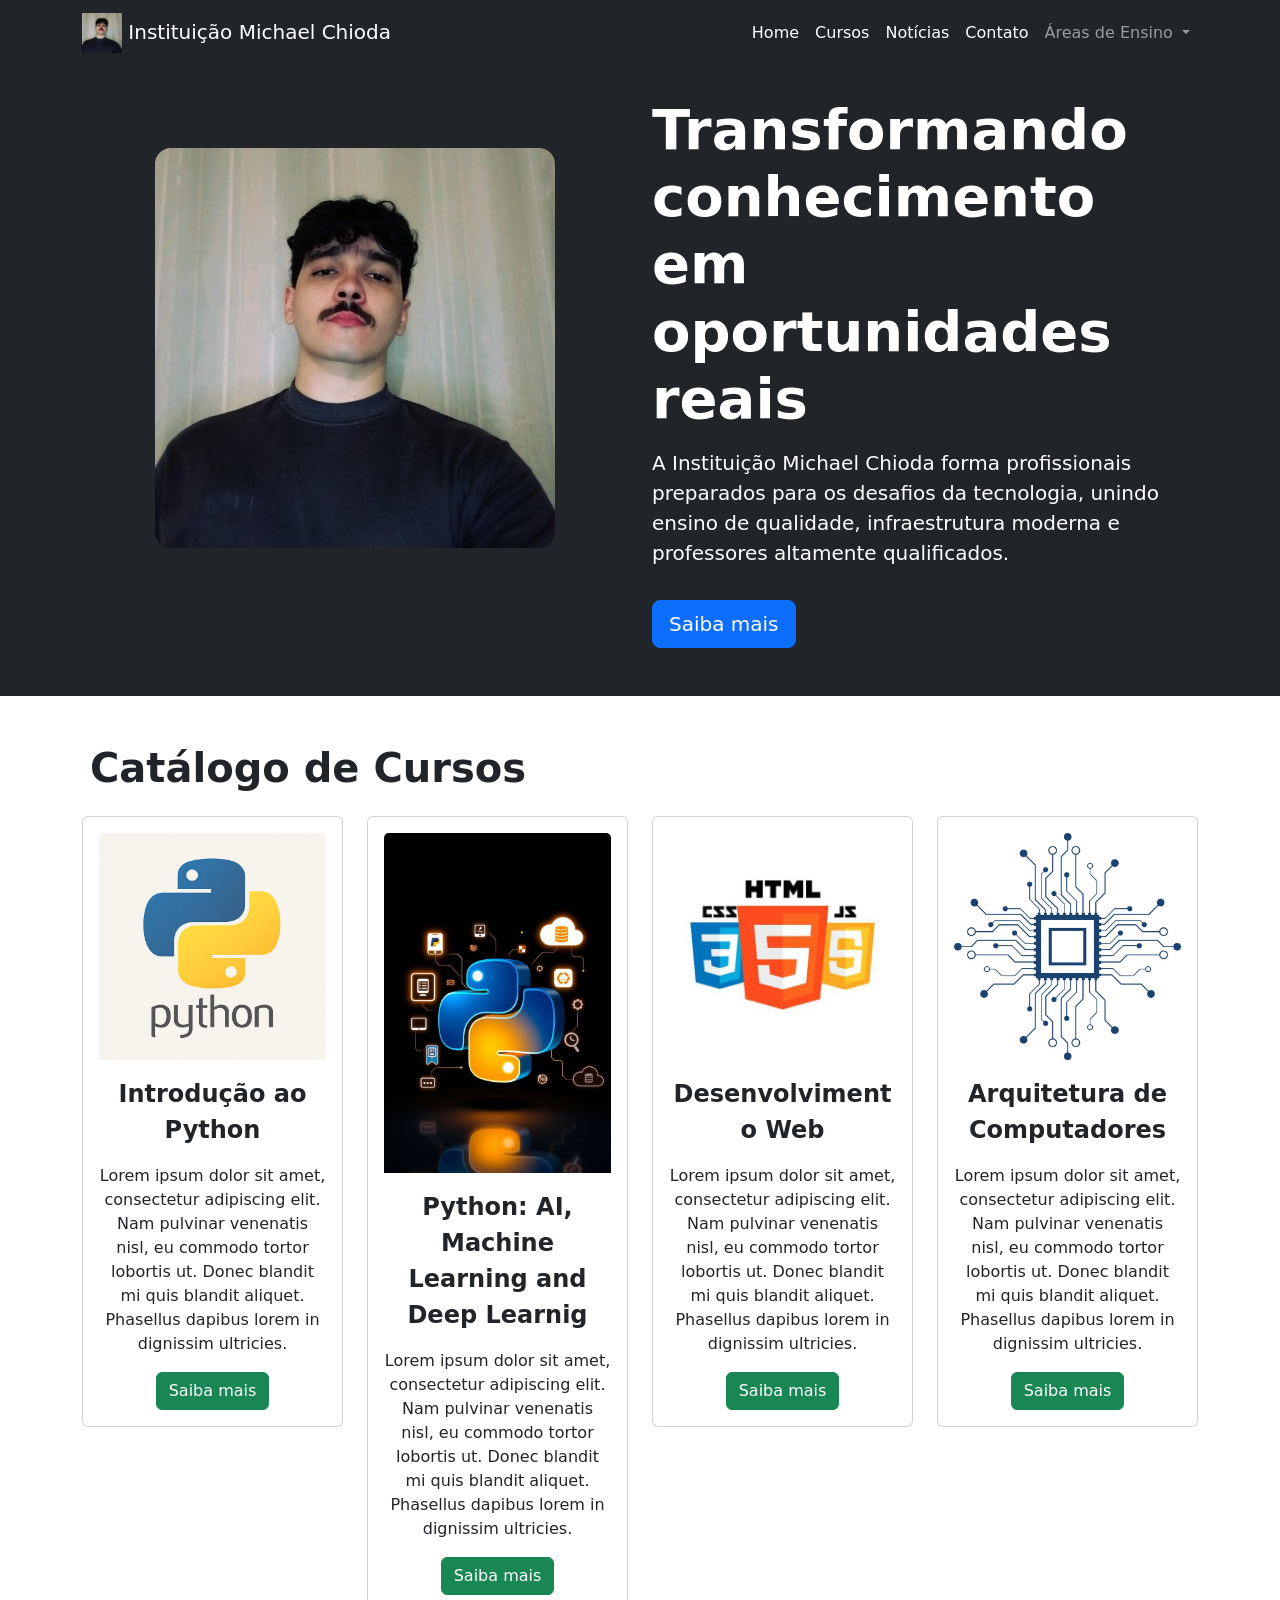
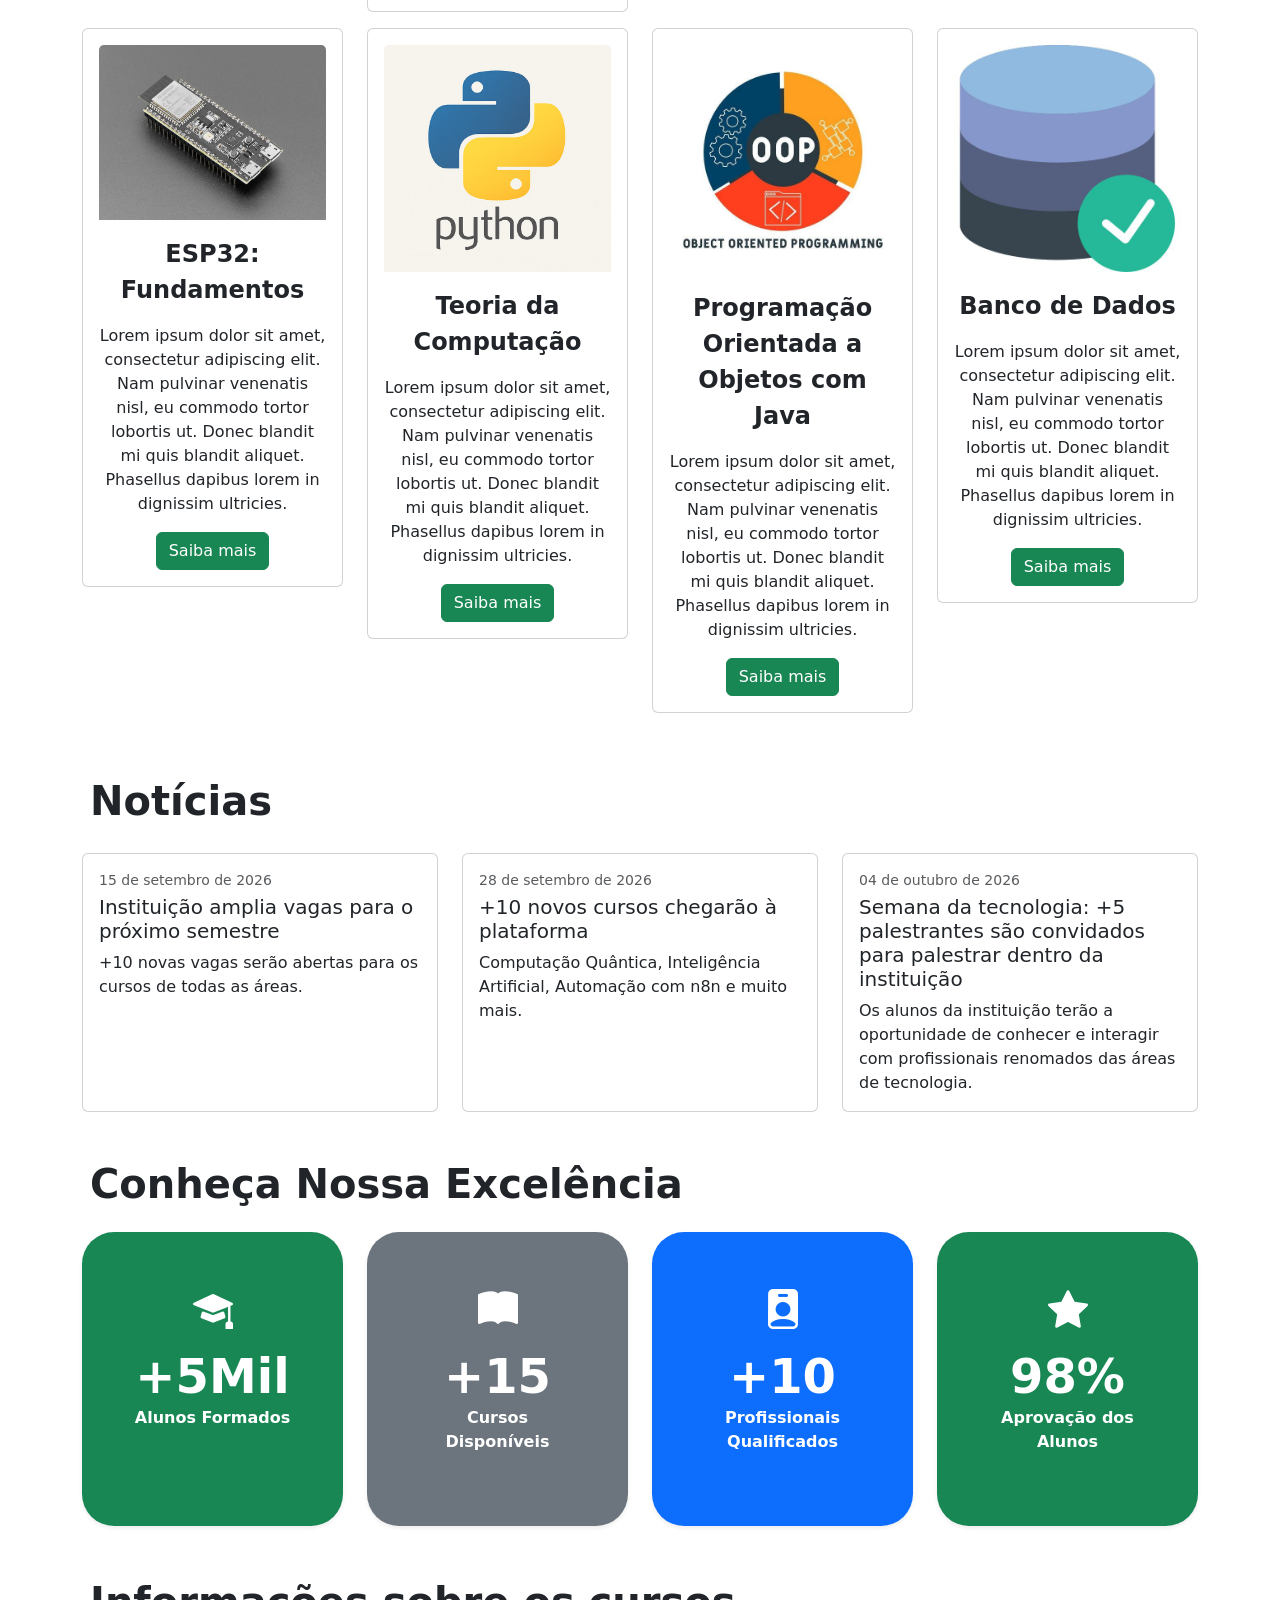
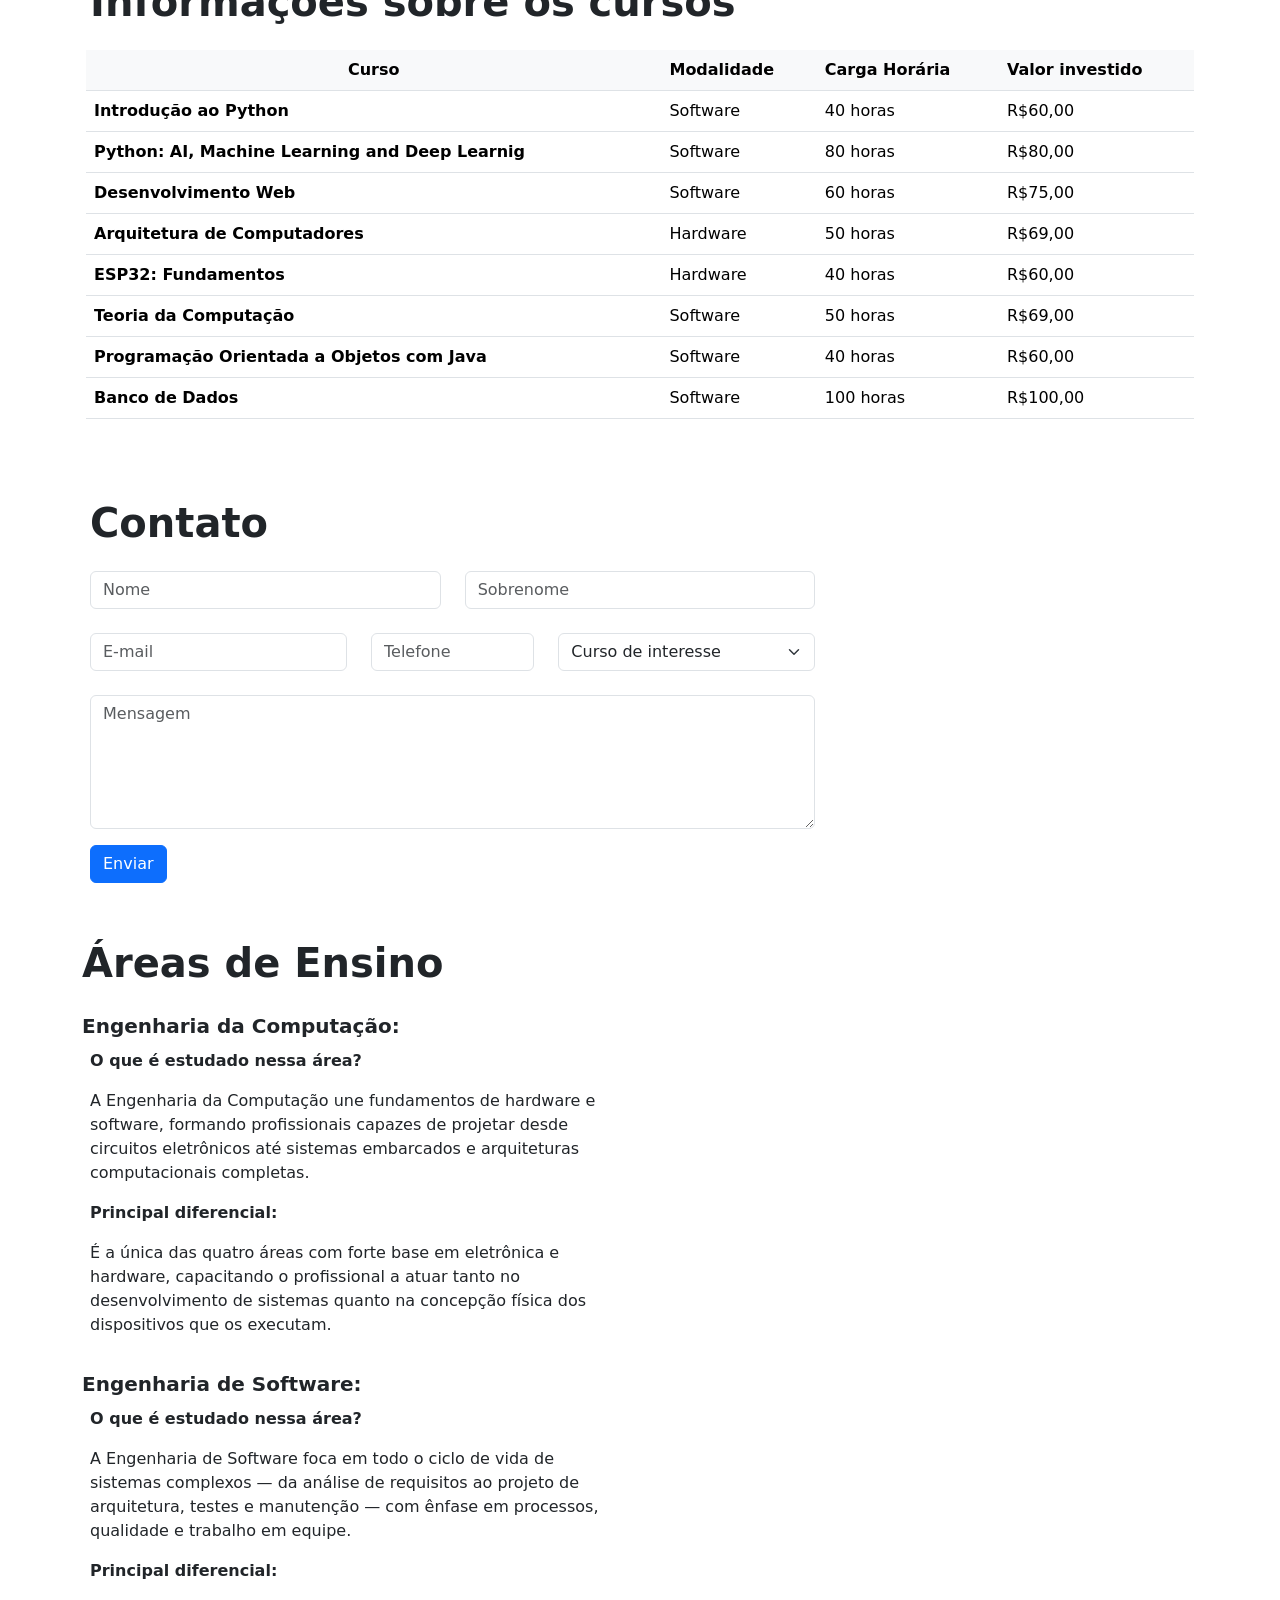
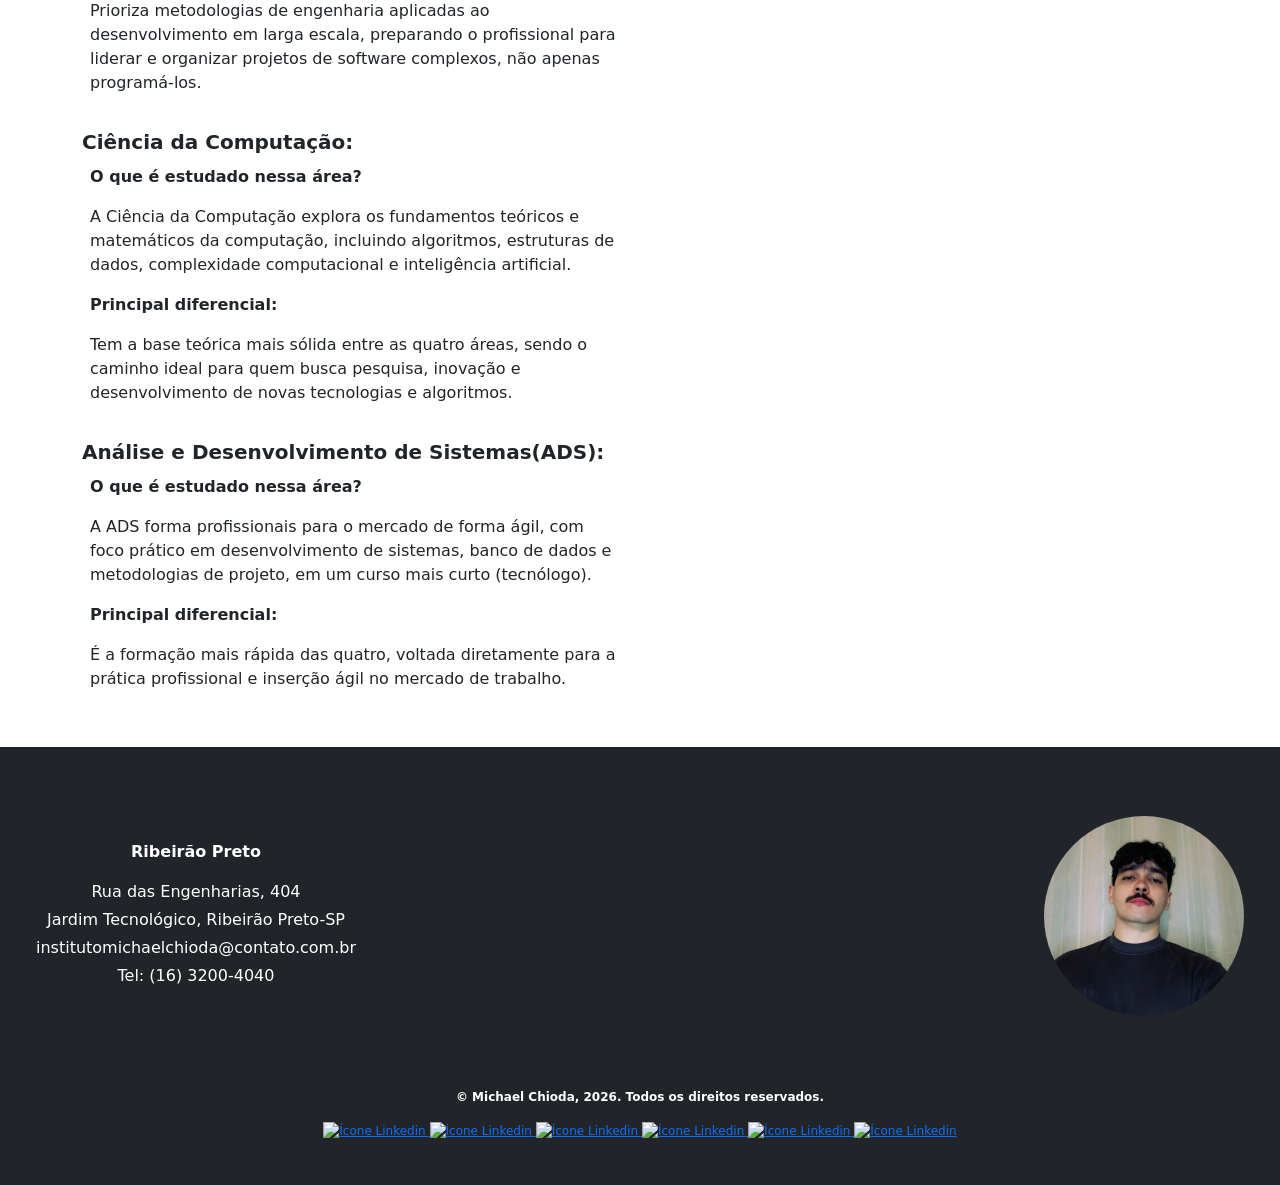
==== commit e41bbc5b: "5° Update index.html" ====
--- a/docs/index.html
+++ b/docs/index.html
@@ -25,7 +25,6 @@
         <!-- Tag HTML que só diz que o conteúdo dentro de seu bloco se trata de um cabeçalho -->
         <header>
             <!--===== Requisito RF01 – Barra de Navegação =====-->
-
             <!-- Criando a NavBar -->
             <nav class="navbar navbar-expand-lg navbar-dark bg-dark fixed-top">
                 <!-- Container Flúido da Navbar -->
@@ -48,7 +47,7 @@
                         <ul class="navbar-nav ms-auto">
 
                             <li class="nav-item">
-                                <a class="nav-link active" href="#instituicao-michael-chioda"> Home </a>
+                                <a class="nav-link active" href="#hero-section"> Home </a>
                             </li>
 
                             <li class="nav-item">
@@ -117,40 +116,28 @@
         <!-- Tag que representa o conteúdo principal e único da página (pode agrupar várias <section>) -->
         <main>
             <!--===== Requisito RF02 – Seção Principal =====-->
-            
             <!-- Tag HTML que só diz que o conteúdo dentro de seu bloco se trata de uma seção temática -->
             <!-- Seção Principal -->
-            <section>
-                <!-- Título da página -->
-                <div class="p-2 mt-5">
-                    <h1 class="p-2 mt-4 mb-3 text-center" id="instituicao-michael-chioda"> Instituição Michael Chioda </h1>
-                </div>
+            <section id="hero-section" class="bg-dark text-white py-5 mt-5">
                 <!-- Container da Hero Section -->
-                <div class="container-fluid mb-5">
+                <div class="container">
                     <!-- Linha 1 do container -->
-                    <div class="row row-col-xs-6">
-                        <!-- Colunas da linha (Soma do tamanho de todas as colunas deve ser 12) -->
-                        <!-- Coluna 1 -->
-                        <div class="col bg-dark text-center p-5 mb-2">
-                            <img src="img/michael.jpg" width="430px" height="430px" class="img-hero-section"/> 
-                            <p class="hero-section-text text-white mt-5">
-                                Lorem ipsum dolor sit amet, consectetur adipiscing elit. Nam pulvinar venenatis nisl, eu commodo tortor lobortis ut. 
-                                Donec blandit mi quis blandit aliquet. Phasellus dapibus lorem in dignissim ultricies. 
-                                Pellentesque pulvinar, nibh at porttitor ullamcorper, leo nisl volutpat dui, at molestie enim libero eget erat. Aenean quis rhoncus dui. 
-                                Aenean ullamcorper, felis quis faucibus posuere, justo velit mattis quam, 
-                                id pellentesque sapien elit fermentum arcu. Suspendisse potenti. Aliquam ut eros tortor. 
-                                Donec ut eros non arcu maximus auctor. Curabitur dignissim mauris sed lorem blandit blandit.
-                                Vivamus sodales sollicitudin dui sed ultricies. Donec blandit mi quis blandit aliquet. Phasellus dapibus lorem in dignissim ultricies. 
-                                Pellentesque pulvinar, nibh at porttitor ullamcorper, leo nisl volutpat dui, at molestie enim libero eget erat. Aenean quis rhoncus dui. 
-                                Aenean ullamcorper, felis quis faucibus posuere, justo velit mattis quam, 
-                                id pellentesque sapien elit fermentum arcu. Suspendisse potenti. Aliquam ut eros tortor. 
-                                Donec ut eros non arcu maximus auctor.
+                    <div class="row align-items-center">
+                        <!-- Coluna 1 da linha 1 -->
+                        <div class="col-lg-6 text-center mt-4 mt-lg-0 mb-5">
+                            <!-- Imagem da instituição -->
+                            <img src="img/michael.jpg" alt="Foto institucional" class="img-fluid rounded-4"/>
+                        </div>
+                        <!-- Coluna 2 da linha 1 -->
+                        <div class="col-lg-6">
+                            <!-- Título principal -->
+                            <h1 class="display-4 fw-bold"> Transformando conhecimento em oportunidades reais </h1>
+                            <!-- Texto de apresentação -->
+                            <p class="lead mt-3"> 
+                                A Instituição Michael Chioda forma profissionais preparados para os desafios da tecnologia, unindo ensino de qualidade, infraestrutura moderna e professores altamente qualificados.
                             </p>
                             <!-- Botão da Hero Section que direciona o usuário para a seção Área de Indicadores Institucionais -->
-                            <div class="text-center">
-                                <a href="#conheca-nossa-excelencia" class="btn btn-primary"> Saiba mais </a>
-                            </div>
-
+                            <a href="#conheca-nossa-excelencia" class="btn btn-primary btn-lg mt-3"> Saiba mais </a>
                         </div>
 
                     </div>
@@ -162,10 +149,10 @@
 
 
             <!--===== Requisito RF03 – Catálogo de Cursos =====-->
-            <section>
+            <section id="catalogo-de-cursos" class="mt-5 mb-5">
                 <!-- Container do Catálogo de Cursos -->
-                <div class="container mb-5">
-                    <span class="display-6 p-2 text-left fw-bold" id="catalogo-de-cursos"> Catálogo de Cursos </span>
+                <div class="container">
+                    <span class="display-6 p-2 text-left fw-bold"> Catálogo de Cursos </span>
                     <!-- Linha 1 do container -->
                     <!-- "row-cols-sm-4" para deixar 4 cards fixos por linha -->
                     <div class="row row-cols-sm-4 mt-4">
@@ -188,18 +175,11 @@
                                         </p>
                                     </div>
                                     <!-- Botão do card -->
-                                    <a href="#" class="btn btn-success" data-bs-toggle="modal" data-bs-target="#modalIntPython"> 
+                                    <a class="btn btn-success" data-bs-toggle="modal" data-bs-target="#modalIntPython"> 
                                         Saiba mais 
                                     </a>
                                     
                                 </div>
-                                <!-- Botão do card -->
-                                <!--
-                                <div class="card-footer text-center">
-                                    <a href="#" class="btn btn-success" data-bs-toggle="modal" data-bs-target="#modalIntPython"> 
-                                        Saiba mais 
-                                    </a>
-                                </div> -->
 
                             </div>
 
@@ -224,18 +204,11 @@
                                         </p>
                                     </div>
                                     <!-- Botão do card -->
-                                    <a href="#" class="btn btn-success" data-bs-toggle="modal" data-bs-target="#modalPythonAI"> 
+                                    <a class="btn btn-success" data-bs-toggle="modal" data-bs-target="#modalPythonAI"> 
                                         Saiba mais 
                                     </a>
 
                                 </div>
-                                <!-- Botão do card -->
-                                <!--
-                                <div class="card-footer text-center">
-                                    <a href="#" class="btn btn-success" data-bs-toggle="modal" data-bs-target="#modalPythonAI"> 
-                                        Saiba mais 
-                                    </a>
-                                </div> -->
 
                             </div>
 
@@ -260,18 +233,11 @@
                                         </p>
                                     </div>
                                     <!-- Botão do card -->
-                                    <a href="#" class="btn btn-success" data-bs-toggle="modal" data-bs-target="#modalDesenWeb"> 
+                                    <a class="btn btn-success" data-bs-toggle="modal" data-bs-target="#modalDesenWeb"> 
                                         Saiba mais 
                                     </a>
 
                                 </div>
-                                <!-- Botão do card -->
-                                <!--
-                                <div class="card-footer text-center">
-                                    <a href="#" class="btn btn-success" data-bs-toggle="modal" data-bs-target="#modalDesenWeb"> 
-                                        Saiba mais 
-                                    </a>
-                                </div> -->
 
                             </div>
 
@@ -296,18 +262,11 @@
                                         </p>
                                     </div>
                                     <!-- Botão do card -->
-                                    <a href="#" class="btn btn-success" data-bs-toggle="modal" data-bs-target="#modalArqDeComput"> 
+                                    <a class="btn btn-success" data-bs-toggle="modal" data-bs-target="#modalArqDeComput"> 
                                         Saiba mais 
                                     </a>
 
-                                </div>                            
-                                <!-- Botão do card -->
-                                <!--
-                                <div class="card-footer text-center">
-                                    <a href="#" class="btn btn-success" data-bs-toggle="modal" data-bs-target="#modalArqDeComput"> 
-                                        Saiba mais 
-                                    </a>
-                                </div> -->
+                                </div>
 
                             </div>
 
@@ -332,18 +291,11 @@
                                         </p>
                                     </div>
                                     <!-- Botão do card -->
-                                    <a href="#" class="btn btn-success" data-bs-toggle="modal" data-bs-target="#modalESP32Fund"> 
+                                    <a class="btn btn-success" data-bs-toggle="modal" data-bs-target="#modalESP32Fund"> 
                                         Saiba mais 
                                     </a>
 
                                 </div>
-                                <!-- Botão do card -->
-                                <!--
-                                <div class="card-footer text-center">
-                                    <a href="#" class="btn btn-success" data-bs-toggle="modal" data-bs-target="#modalESP32Fund"> 
-                                        Saiba mais 
-                                    </a>
-                                </div> -->
 
                             </div>
 
@@ -368,18 +320,11 @@
                                         </p>
                                     </div>
                                     <!-- Botão do card -->
-                                    <a href="#" class="btn btn-success" data-bs-toggle="modal" data-bs-target="#modalTeoriaDaComput"> 
+                                    <a class="btn btn-success" data-bs-toggle="modal" data-bs-target="#modalTeoriaDaComput"> 
                                         Saiba mais 
                                     </a>
                                     
                                 </div>
-                                <!-- Botão do card -->
-                                <!--
-                                <div class="card-footer text-center">
-                                    <a href="#" class="btn btn-success" data-bs-toggle="modal" data-bs-target="#modalTeoriaDaComp"> 
-                                        Saiba mais 
-                                    </a>
-                                </div> -->
                                 
                             </div>
                             
@@ -404,18 +349,11 @@
                                         </p>
                                     </div>
                                     <!-- Botão do card -->
-                                    <a href="#" class="btn btn-success" data-bs-toggle="modal" data-bs-target="#modalPOOJava"> 
+                                    <a class="btn btn-success" data-bs-toggle="modal" data-bs-target="#modalPOOJava"> 
                                         Saiba mais 
                                     </a>                                    
 
                                 </div>
-                                <!-- Botão do card -->
-                                <!--
-                                <div class="card-footer text-center">
-                                    <a href="#" class="btn btn-success" data-bs-toggle="modal" data-bs-target="#modalPOOJava"> 
-                                        Saiba mais 
-                                    </a>
-                                </div> -->
 
                             </div>
                             
@@ -440,18 +378,11 @@
                                         </p>
                                     </div>
                                     <!-- Botão do card -->
-                                    <a href="#" class="btn btn-success" data-bs-toggle="modal" data-bs-target="#modalBancoDeDados"> 
+                                    <a class="btn btn-success" data-bs-toggle="modal" data-bs-target="#modalBancoDeDados"> 
                                         Saiba mais 
                                     </a>
 
                                 </div>
-                                <!-- Botão do card -->
-                                <!--
-                                <div class="card-footer text-center">
-                                    <a href="#" class="btn btn-success" data-bs-toggle="modal" data-bs-target="#modalBancoDeDados"> 
-                                        Saiba mais 
-                                    </a>
-                                </div> -->
 
                             </div>
 
@@ -466,9 +397,9 @@
 
 
             <!-- Notícias da página => Requisito RF01 – Barra de Navegação -->
-            <section>
-                <div class="container mb-5">
-                    <span class="display-6 p-2 text-left fw-bold" id="noticias"> Notícias </span>
+            <section id="noticias" class="mb-5">
+                <div class="container">
+                    <span class="display-6 p-2 text-left fw-bold"> Notícias </span>
                     <div class="row row-cols-1 row-cols-md-3 mt-4">
                         <div class="col mt-1">
                             <div class="card h-100">
@@ -745,11 +676,11 @@
 
 
             <!--===== Requisito RF04 – Área de Indicadores Institucionais =====-->
-            <section>
+            <section id="conheca-nossa-excelencia" class="mb-5">
                 <!-- Container para Área de Indicadores Institucionais -->
-                <div class="container mb-5">
+                <div class="container">
                     <!-- fw-bold => Tranformar o texto em negrito -->
-                    <span class="display-6 p-2 text-left fw-bold" id="conheca-nossa-excelencia"> Conheça Nossa Excelência </span>
+                    <span class="display-6 p-2 text-left fw-bold"> Conheça Nossa Excelência </span>
                     <!-- Linha 1 do container -->
                     <!-- Ao invés de usar col-sm-3 em todas as colunas para definir o seu tamanho 
                          eu posso simplesmente usar "row row-cols-1 row-cols-sm-2 row-cols-lg-4 g-4 text-center", por exemplo, 
@@ -804,10 +735,10 @@
 
 
             <!--===== Requisito RF05 – Consulta de Cursos =====-->
-            <section>
+            <section id="informacoes-sobre-os-cursos" class="mb-5">
                 <!-- Container para a Consulta de Cursos -->
-                <div class="container mb-5"> 
-                    <span class="display-6 p-2 text-left fw-bold" id="informacoes-sobre-os-cursos"> Informações sobre os cursos </span>
+                <div class="container"> 
+                    <span class="display-6 p-2 text-left fw-bold"> Informações sobre os cursos </span>
                     <!-- Linha 1 do container -->
                     <div class="row p-3">
                         <!-- Tabela com Boostrap -->
@@ -897,11 +828,11 @@
 
             <!--===== Requisito RF06 – Formulário de Contato =====-->
             <!-- Incluir tudo isso dentro de um formulário (Tag html) com método GET -->
-            <section>
+            <section id="contato" class="mb-5">
                 <form action="index.html" method="post">
                     <!-- Container para o Formulário de Contato -->
-                    <div class="container mb-5">
-                        <span class="display-6 p-2 text-left fw-bold" id="contato"> Contato </span>
+                    <div class="container">
+                        <span class="display-6 p-2 text-left fw-bold"> Contato </span>
                         <!-- Linha 1 do container -->
                         <div class="row p-2 mt-3">
                             <!-- Coluna 1 da linha 1 -->
@@ -962,18 +893,72 @@
             <!-- Áreas de Ensino => Requisito RF01 – Barra de Navegação -->
             <!-- Linkar com a Navbar no final -->
             <!-- Pedir um texto de apresentação para o Claude e colocar na Seção Principal -->
-            <section>
-                <div class="container mt-5">
-                    <span class="display-6 p-2 text-left fw-bold" id="areas-ensino"> Áreas de Ensino </span>
-                    <div class="row row-cols-md-3 mt-4">
-
-                    </div>
-                </div>
+            <section id="areas-ensino" class="mt-5">
+                <!-- Container para Áreas de Ensino -->
+                <div class="container">
+                    <span class="display-6 text-left fw-bold"> Áreas de Ensino </span>
+                    <!-- Linha 1 do container -->
+                    <div class="row row-cols-md-2 mt-4" id="engenharia-computacao">
+                        <!-- Coluna 1 da linha 1 -->
+                        <div class="col">
+                            <span class="fs-5 fw-bold"> Engenharia da Computação: </span>
+                            <p class="fs-6 p-2 mb-0 fw-bold"> O que é estudado nessa área? </p>
+                            <p class="fs-6 p-2 mb-0"> A Engenharia da Computação une fundamentos de hardware e software, formando profissionais capazes de projetar desde circuitos eletrônicos até sistemas embarcados e arquiteturas computacionais completas. </p>
+                            <p class="fs-6 p-2 mb-0 fw-bold"> Principal diferencial: </p>
+                            <p class="fs-6 p-2 mb-0"> É a única das quatro áreas com forte base em eletrônica e hardware, capacitando o profissional a atuar tanto no desenvolvimento de sistemas quanto na concepção física dos dispositivos que os executam. </p>
+
+                        </div>
+
+                    </div>
+                    <!-- Linha 2 -->
+                    <div class="row row-cols-md-2 mt-4">
+                        <!-- Coluna 1 da linha 2 -->
+                        <div class="col">
+                            <span class="fs-5 fw-bold" id="engenharia-software"> Engenharia de Software: </span>
+                            <p class="fs-6 p-2 mb-0 fw-bold"> O que é estudado nessa área? </p>
+                            <p class="fs-6 p-2 mb-0"> A Engenharia de Software foca em todo o ciclo de vida de sistemas complexos — da análise de requisitos ao projeto de arquitetura, testes e manutenção — com ênfase em processos, qualidade e trabalho em equipe. </p>
+                            <p class="fs-6 p-2 mb-0 fw-bold"> Principal diferencial: </p>
+                            <p class="fs-6 p-2 mb-0"> Prioriza metodologias de engenharia aplicadas ao desenvolvimento em larga escala, preparando o profissional para liderar e organizar projetos de software complexos, não apenas programá-los. </p>
+
+                        </div>
+
+                    </div>
+                    <!-- Linha 3 -->
+                    <div class="row row-cols-md-2 mt-4">
+                        <!-- Coluna 1 da linha 3 -->
+                        <div class="col">
+                            <span class="fs-5 fw-bold" id="ciencia-computacao"> Ciência da Computação: </span>
+                            <p class="fs-6 p-2 mb-0 fw-bold"> O que é estudado nessa área? </p>
+                            <p class="fs-6 p-2 mb-0"> A Ciência da Computação explora os fundamentos teóricos e matemáticos da computação, incluindo algoritmos, estruturas de dados, complexidade computacional e inteligência artificial. </p>
+                            <p class="fs-6 p-2 mb-0 fw-bold"> Principal diferencial: </p>
+                            <p class="fs-6 p-2 mb-0"> Tem a base teórica mais sólida entre as quatro áreas, sendo o caminho ideal para quem busca pesquisa, inovação e desenvolvimento de novas tecnologias e algoritmos. </p>
+
+                        </div>
+                        
+                    </div>
+                    <!-- Linha 4 -->
+                    <div class="row row-cols-md-2 mt-4 mb-5">
+                        <!-- Coluna 1 da linha 4 -->
+                        <div class="col">
+                            <span class="fs-5 fw-bold" id="ads"> Análise e Desenvolvimento de Sistemas(ADS): </span>
+                            <p class="fs-6 p-2 mb-0 fw-bold"> O que é estudado nessa área? </p>
+                            <p class="fs-6 p-2 mb-0"> A ADS forma profissionais para o mercado de forma ágil, com foco prático em desenvolvimento de sistemas, banco de dados e metodologias de projeto, em um curso mais curto (tecnólogo). </p>
+                            <p class="fs-6 p-2 mb-0 fw-bold"> Principal diferencial: </p>
+                            <p class="fs-6 p-2 mb-0"> É a formação mais rápida das quatro, voltada diretamente para a prática profissional e inserção ágil no mercado de trabalho. </p>
+
+                        </div>
+                        
+                    </div>
+
+                </div>
+
             </section>
             <!--===============================================-->
 
 
         </main>
+
+
         <!-- Rodapé da página -->
         <!-- Tag HTML que só diz que o conteúdo dentro de seu bloco se trata de um rodapé -->
         <footer>
--- a/docs/index.css
+++ b/docs/index.css
@@ -10,14 +10,13 @@
 }
 
 /* Rodapé principal da página */
-footer {
+.footer_personal {
     /* Alterar o conteúdo do rodapé */
     text-align: center;
-    font-weight: bold;
-    font-size: 14px;
+    font-size: 12px;
     color: white;
     /* Configurar Box-Model */
-    background-color: rgb(60, 60, 60);
-    padding: 35px;      /* Distância entre o elemento e a sua própria borda */
+    background-color: #212529;
+    padding: 45px;      /* Distância entre o elemento e a sua própria borda */
     /* margin-top: 100px;  /* Distância de um elemento para outro */
 }
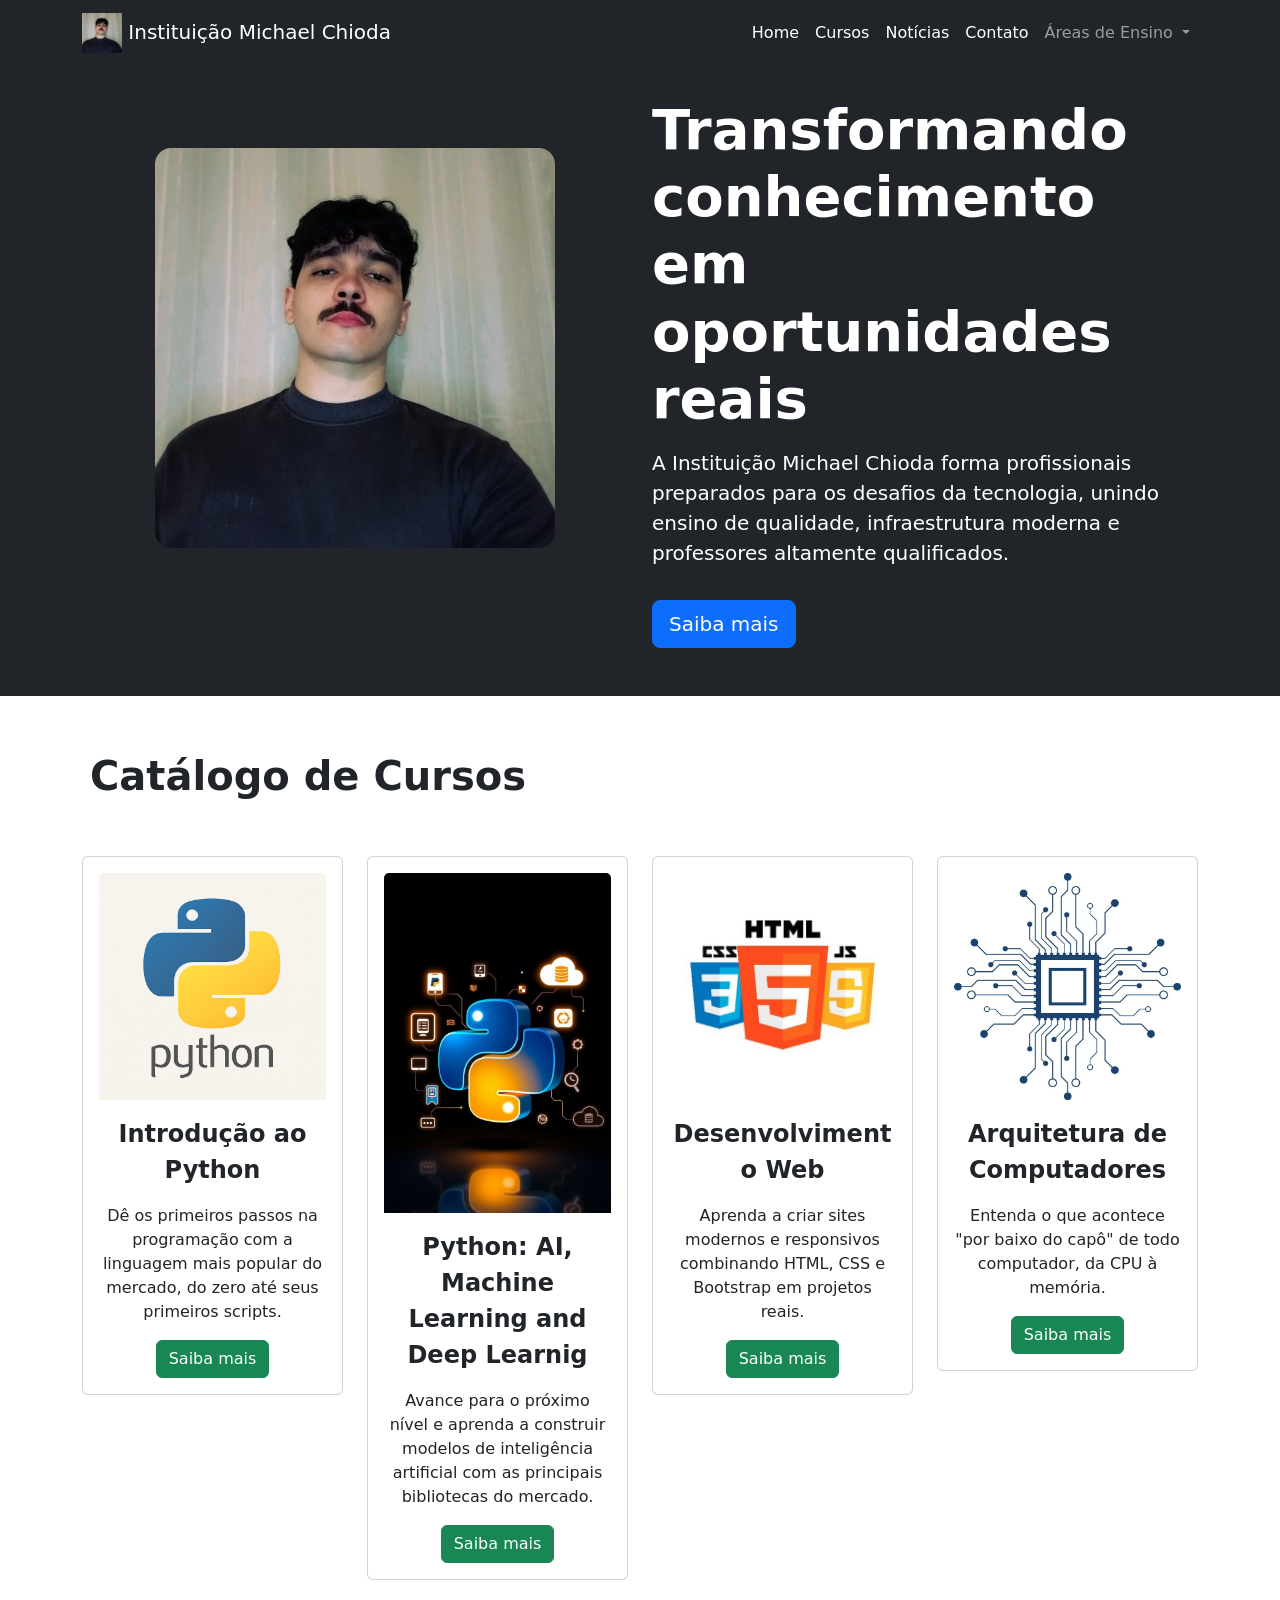
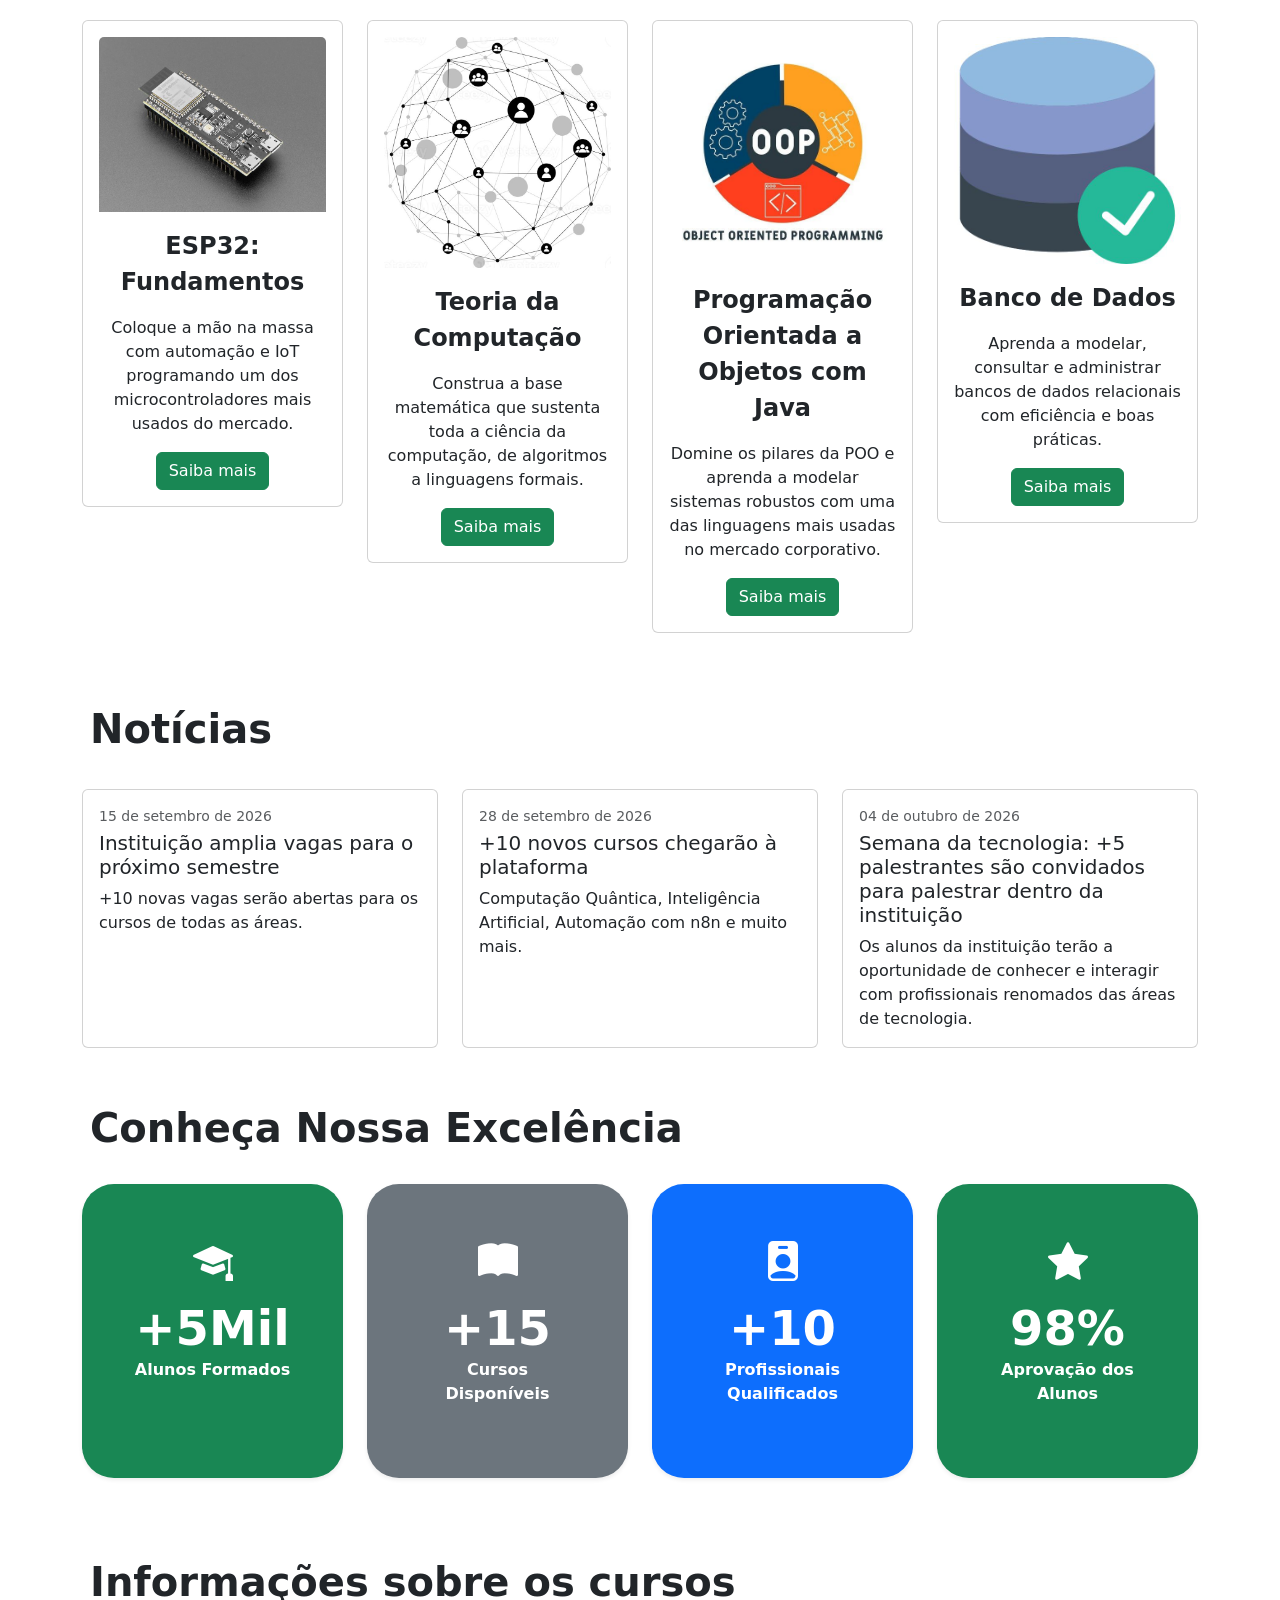
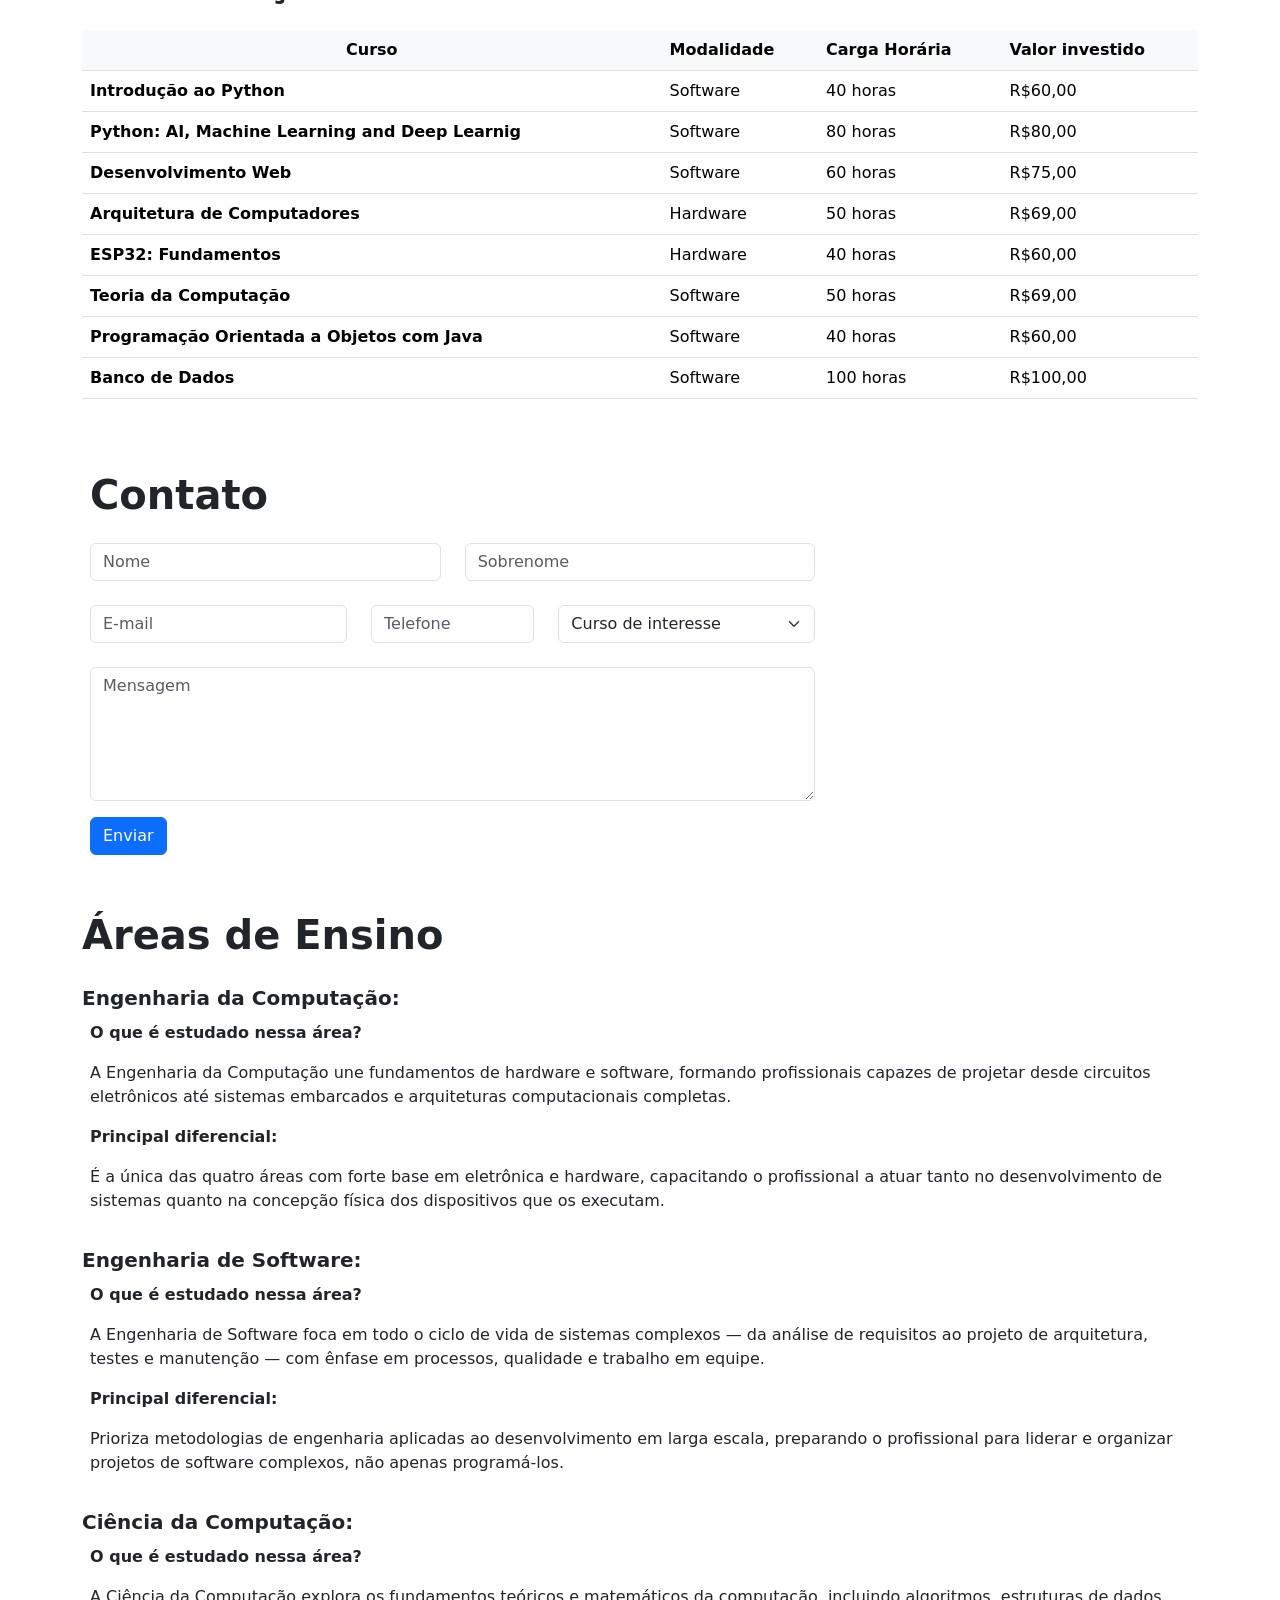
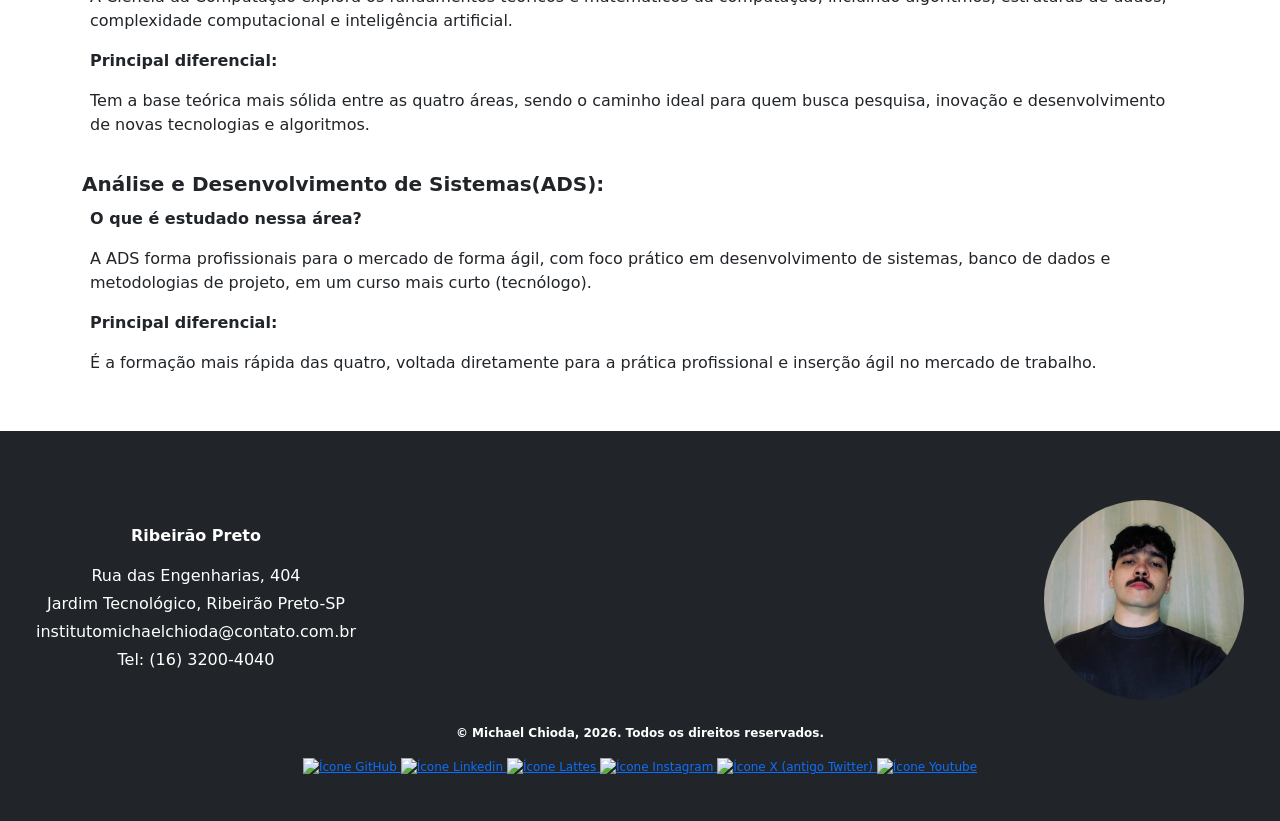
==== commit f4f6be1d: "6° Update index.html" ====
--- a/docs/index.html
+++ b/docs/index.html
@@ -152,10 +152,16 @@
             <section id="catalogo-de-cursos" class="mt-5 mb-5">
                 <!-- Container do Catálogo de Cursos -->
                 <div class="container">
-                    <span class="display-6 p-2 text-left fw-bold"> Catálogo de Cursos </span>
+                    <h2 class="display-6 p-2 text-left fw-bold"> Catálogo de Cursos </h2>
                     <!-- Linha 1 do container -->
-                    <!-- "row-cols-sm-4" para deixar 4 cards fixos por linha -->
-                    <div class="row row-cols-sm-4 mt-4">
+                    <!-- Configurando responsividade para todos os tamanhos de telas -->
+                    <!-- "row-cols-1" para deixar 1 card fixo por linha no celular-->
+                    <!-- "row-cols-sm-2" para deixar 2 cards fixos por linha em telas pequenas -->
+                    <!-- "row-cols-md-3" para deixar 3 cards fixos por linha em telas médias -->
+                    <!-- "row-cols-lg-4" para deixar 4 cards fixos por linha em telas grandes -->
+                    <!-- g-4 =>  -->
+                    <div class="row row-cols-1 row-cols-sm-2 row-cols-md-3 row-cols-lg-4 g-4 mt-4">
+
                         <!-- Coluna 1 da linha 1 -->
                         <div class="col mb-3">
                             <!-- Criando um card para Introdução ao Python -->
@@ -171,7 +177,7 @@
                                     <!-- Texto do card -->
                                     <div class="card-text mt-3">
                                         <p>
-                                            Lorem ipsum dolor sit amet, consectetur adipiscing elit. Nam pulvinar venenatis nisl, eu commodo tortor lobortis ut. Donec blandit mi quis blandit aliquet. Phasellus dapibus lorem in dignissim ultricies.
+                                            Dê os primeiros passos na programação com a linguagem mais popular do mercado, do zero até seus primeiros scripts.
                                         </p>
                                     </div>
                                     <!-- Botão do card -->
@@ -200,7 +206,7 @@
                                     <!-- Texto do card -->
                                     <div class="card-text mt-3">
                                         <p>
-                                            Lorem ipsum dolor sit amet, consectetur adipiscing elit. Nam pulvinar venenatis nisl, eu commodo tortor lobortis ut. Donec blandit mi quis blandit aliquet. Phasellus dapibus lorem in dignissim ultricies.
+                                            Avance para o próximo nível e aprenda a construir modelos de inteligência artificial com as principais bibliotecas do mercado.
                                         </p>
                                     </div>
                                     <!-- Botão do card -->
@@ -229,7 +235,7 @@
                                     <!-- Texto do card -->
                                     <div class="card-text mt-3">
                                         <p>
-                                            Lorem ipsum dolor sit amet, consectetur adipiscing elit. Nam pulvinar venenatis nisl, eu commodo tortor lobortis ut. Donec blandit mi quis blandit aliquet. Phasellus dapibus lorem in dignissim ultricies.
+                                            Aprenda a criar sites modernos e responsivos combinando HTML, CSS e Bootstrap em projetos reais.
                                         </p>
                                     </div>
                                     <!-- Botão do card -->
@@ -258,7 +264,7 @@
                                     <!-- Texto do card -->
                                     <div class="card-text mt-3">
                                         <p>
-                                            Lorem ipsum dolor sit amet, consectetur adipiscing elit. Nam pulvinar venenatis nisl, eu commodo tortor lobortis ut. Donec blandit mi quis blandit aliquet. Phasellus dapibus lorem in dignissim ultricies.
+                                            Entenda o que acontece "por baixo do capô" de todo computador, da CPU à memória.
                                         </p>
                                     </div>
                                     <!-- Botão do card -->
@@ -287,7 +293,7 @@
                                     <!-- Texto do card -->
                                     <div class="card-text mt-3">
                                         <p>
-                                            Lorem ipsum dolor sit amet, consectetur adipiscing elit. Nam pulvinar venenatis nisl, eu commodo tortor lobortis ut. Donec blandit mi quis blandit aliquet. Phasellus dapibus lorem in dignissim ultricies.
+                                            Coloque a mão na massa com automação e IoT programando um dos microcontroladores mais usados do mercado.
                                         </p>
                                     </div>
                                     <!-- Botão do card -->
@@ -308,7 +314,7 @@
                                 <!-- Conteúdo do card -->
                                 <div class="card-body text-center">
                                     <!-- Imagem do card -->
-                                    <img src="img/python.jfif" class="card-img-top" alt="Imagem do curso Teoria da Computação"/>
+                                    <img src="img/teoriadacomput.jfif" class="card-img-top" alt="Imagem do curso Teoria da Computação"/>
                                     <!-- Título do card -->
                                     <div class="card-title mt-3">
                                         <span class="fs-4 fw-bold"> Teoria da Computação </span>
@@ -316,7 +322,7 @@
                                     <!-- Texto do card -->
                                     <div class="card-text mt-3">
                                         <p>
-                                            Lorem ipsum dolor sit amet, consectetur adipiscing elit. Nam pulvinar venenatis nisl, eu commodo tortor lobortis ut. Donec blandit mi quis blandit aliquet. Phasellus dapibus lorem in dignissim ultricies.
+                                            Construa a base matemática que sustenta toda a ciência da computação, de algoritmos a linguagens formais.
                                         </p>
                                     </div>
                                     <!-- Botão do card -->
@@ -345,7 +351,7 @@
                                     <!-- Texto do card -->
                                     <div class="card-text mt-3">
                                         <p>
-                                            Lorem ipsum dolor sit amet, consectetur adipiscing elit. Nam pulvinar venenatis nisl, eu commodo tortor lobortis ut. Donec blandit mi quis blandit aliquet. Phasellus dapibus lorem in dignissim ultricies.
+                                            Domine os pilares da POO e aprenda a modelar sistemas robustos com uma das linguagens mais usadas no mercado corporativo.
                                         </p>
                                     </div>
                                     <!-- Botão do card -->
@@ -374,7 +380,7 @@
                                     <!-- Texto do card -->
                                     <div class="card-text mt-3">
                                         <p>
-                                            Lorem ipsum dolor sit amet, consectetur adipiscing elit. Nam pulvinar venenatis nisl, eu commodo tortor lobortis ut. Donec blandit mi quis blandit aliquet. Phasellus dapibus lorem in dignissim ultricies.
+                                            Aprenda a modelar, consultar e administrar bancos de dados relacionais com eficiência e boas práticas.
                                         </p>
                                     </div>
                                     <!-- Botão do card -->
@@ -399,8 +405,8 @@
             <!-- Notícias da página => Requisito RF01 – Barra de Navegação -->
             <section id="noticias" class="mb-5">
                 <div class="container">
-                    <span class="display-6 p-2 text-left fw-bold"> Notícias </span>
-                    <div class="row row-cols-1 row-cols-md-3 mt-4">
+                    <h2 class="display-6 p-2 text-left fw-bold"> Notícias </h2>
+                    <div class="row row-cols-1 row-cols-sm-2 row-cols-md-3 mt-4">
                         <div class="col mt-1">
                             <div class="card h-100">
                                 <div class="card-body">
@@ -461,7 +467,7 @@
                             <div class="modal-body">
                                 <p> <strong> Objetivo do curso: </strong> Apresentar os fundamentos da linguagem Python, capacitando o aluno a escrever scripts simples e compreender os principais conceitos de programação. </p>
                                 <p> <strong> Carga Horária: </strong> 40 horas. </p>
-                                <p> <strong> Público-alvo: </strong> Alunos iniciantes, experientes ou profissionais da área. </p>
+                                <p> <strong> Público-alvo: </strong> Alunos sem experiência prévia em programação que desejam dar os primeiros passos no desenvolvimento de software. </p>
                                 <p> <strong> Descrição: </strong> Curso introdutório que cobre variáveis, estruturas de controle, funções, listas e manipulação básica de arquivos, com foco em exercícios práticos para consolidar o aprendizado. </p>
                             </div>
                             <!-- Rodapé do modal -->
@@ -489,7 +495,7 @@
                             <div class="modal-body">
                                 <p> <strong> Objetivo do curso: </strong> Capacitar o aluno a aplicar Python no desenvolvimento de modelos de inteligência artificial, desde conceitos estatísticos básicos até redes neurais. </p>
                                 <p> <strong> Carga Horária: </strong> 80 horas. </p>
-                                <p> <strong> Público-alvo: </strong> Alunos iniciantes, experientes ou profissionais da área. </p>
+                                <p> <strong> Público-alvo: </strong> Alunos com conhecimento prévio em Python que desejam se especializar em inteligência artificial e aprendizado de máquina. </p>
                                 <p> <strong> Descrição: </strong> Curso avançado que aborda bibliotecas como NumPy, Pandas, Scikit-learn e TensorFlow, com projetos práticos de classificação, regressão e redes neurais profundas. </p>
                             </div>
                             <!-- Rodapé do modal -->
@@ -517,7 +523,7 @@
                             <div class="modal-body">
                                 <p> <strong> Objetivo do curso: </strong> Ensinar a construção de páginas web responsivas e funcionais, unindo estrutura, estilo e boas práticas de acessibilidade. </p>
                                 <p> <strong> Carga Horária: </strong> 60 horas. </p>
-                                <p> <strong> Público-alvo: </strong> Alunos iniciantes, experientes ou profissionais da área. </p>
+                                <p> <strong> Público-alvo: </strong> Iniciantes interessados em criar sites e páginas responsivas, sem necessidade de experiência prévia em programação. </p>
                                 <p> <strong> Descrição: </strong> Curso prático com HTML, CSS e Bootstrap, no qual o aluno desenvolve projetos reais de portais e landing pages, do protótipo à publicação. </p>
                             </div>
                             <!-- Rodapé do modal -->
@@ -545,7 +551,7 @@
                             <div class="modal-body">
                                 <p> <strong> Objetivo do curso: </strong> Compreender a organização interna de um computador, desde o funcionamento da CPU até a hierarquia de memória. </p>
                                 <p> <strong> Carga Horária: </strong> 50 horas. </p>
-                                <p> <strong> Público-alvo: </strong> Alunos iniciantes, experientes ou profissionais da área. </p>
+                                <p> <strong> Público-alvo: </strong> Alunos de Engenharia da Computação ou áreas afins que buscam compreender o funcionamento interno do hardware. </p>
                                 <p> <strong> Descrição: </strong> Curso que explora processadores, barramentos, memória cache e pipeline de execução, conectando teoria de hardware com o funcionamento real do software. </p>
                             </div>
                             <!-- Rodapé do modal -->
@@ -573,7 +579,7 @@
                             <div class="modal-body">
                                 <p> <strong> Objetivo do curso: </strong> Capacitar o aluno a programar e integrar o microcontrolador ESP32 em projetos de automação e IoT. </p>
                                 <p> <strong> Carga Horária: </strong> 40 horas. </p>
-                                <p> <strong> Público-alvo: </strong> Alunos iniciantes, experientes ou profissionais da área. </p>
+                                <p> <strong> Público-alvo: </strong> Entusiastas de eletrônica e automação que desejam aprender a programar microcontroladores para projetos de IoT. </p>
                                 <p> <strong> Descrição: </strong> Curso prático sobre GPIOs, comunicação Wi-Fi/Bluetooth e sensores, com exercícios de montagem de circuitos e programação embarcada. </p>
                             </div>
                             <!-- Rodapé do modal -->
@@ -601,7 +607,7 @@
                             <div class="modal-body">
                                 <p> <strong> Objetivo do curso: </strong> Introduzir os fundamentos matemáticos da computação, incluindo autômatos, linguagens formais e complexidade algorítmica. </p>
                                 <p> <strong> Carga Horária: </strong> 50 horas. </p>
-                                <p> <strong> Público-alvo: </strong> Alunos iniciantes, experientes ou profissionais da área. </p>
+                                <p> <strong> Público-alvo: </strong> Alunos de Ciência da Computação ou Engenharia que buscam uma base teórica sólida em algoritmos e linguagens formais. </p>
                                 <p> <strong> Descrição: </strong> Curso teórico-prático que trabalha grafos, máquinas de estado e problemas de decidibilidade, com implementações em Python para fixar os conceitos. </p>
                             </div>
                             <!-- Rodapé do modal -->
@@ -629,7 +635,7 @@
                             <div class="modal-body">
                                 <p> <strong> Objetivo do curso: </strong> Desenvolver a capacidade de projetar sistemas orientados a objetos utilizando Java como linguagem base. </p>
                                 <p> <strong> Carga Horária: </strong> 40 horas. </p>
-                                <p> <strong> Público-alvo: </strong> Alunos iniciantes, experientes ou profissionais da área. </p>
+                                <p> <strong> Público-alvo: </strong> Alunos com conhecimento básico de lógica de programação que desejam se aprofundar em orientação a objetos. </p>
                                 <p> <strong> Descrição: </strong> Curso focado em classes, herança, polimorfismo e encapsulamento, com estudos de caso que simulam problemas reais de modelagem de software. </p>
                             </div>
                             <!-- Rodapé do modal -->
@@ -657,7 +663,7 @@
                             <div class="modal-body">
                                 <p> <strong> Objetivo do curso: </strong> Capacitar o aluno a projetar, implementar e consultar bancos de dados relacionais de forma eficiente. </p>
                                 <p> <strong> Carga Horária: </strong> 100 horas. </p>
-                                <p> <strong> Público-alvo: </strong> Alunos iniciantes, experientes ou profissionais da área. </p>
+                                <p> <strong> Público-alvo: </strong> Interessados em modelagem e administração de bancos de dados relacionais, com ou sem experiência prévia. </p>
                                 <p> <strong> Descrição: </strong> Curso que aborda modelagem entidade-relacionamento, normalização e consultas SQL, com foco em boas práticas de performance e integridade dos dados. </p>
                             </div>
                             <!-- Rodapé do modal -->
@@ -680,17 +686,15 @@
                 <!-- Container para Área de Indicadores Institucionais -->
                 <div class="container">
                     <!-- fw-bold => Tranformar o texto em negrito -->
-                    <span class="display-6 p-2 text-left fw-bold"> Conheça Nossa Excelência </span>
+                    <h2 class="display-6 p-2 text-left fw-bold"> Conheça Nossa Excelência </h2>
                     <!-- Linha 1 do container -->
-                    <!-- Ao invés de usar col-sm-3 em todas as colunas para definir o seu tamanho 
-                         eu posso simplesmente usar "row row-cols-1 row-cols-sm-2 row-cols-lg-4 g-4 text-center", por exemplo, 
-                         dentro da class="row", ficando: class="row row-cols-1 row-cols-sm-2 row-cols-lg-4 g-4 text-center" -->
                     <div class="row mt-4">
                         <!-- Coluna 1 -->
-                        <!-- rounded-5 => Máximo que dá para arredondar as bordas -->
-                        <!-- shadow-sm => Dar uma sensação de profundidade com uma leve sombra -->
-                        <!-- h-100 => Garante que os 4 cartões fiquem com a mesma altura, independente do tamanho do texto dentro de cada um deles -->
-                        <div class="col-lg-3 mb-1">
+                        <!-- "col-6 col-lg-3 mb-4" vai garantir que em telas pequenas e médias, ficam 2 indicadores por linha. Já em telas grandes, ficam os 4 indicadores juntos -->
+                        <div class="col-6 col-lg-3 mb-4">
+                            <!-- rounded-5 => Máximo que dá para arredondar as bordas -->
+                            <!-- shadow-sm => Dar uma sensação de profundidade com uma leve sombra -->
+                            <!-- h-100 => Garante que os 4 cartões fiquem com a mesma altura, independente do tamanho do texto dentro de cada um deles -->
                             <div class="bg-success rounded-5 shadow-sm text-white text-center p-5 mb-4 h-100">
                                 <!-- Tag <i> é considerada neutra e recomendada para o uso de ícones e imagens -->
                                 <!-- Conteúdo com prefixo bi para exibir um ícone -->
@@ -702,7 +706,7 @@
                             </div>
                         </div>
                         <!-- Coluna 2-->
-                        <div class="col-lg-3 mb-1">
+                        <div class="col-6 col-lg-3 mb-4">
                             <div class="bg-secondary rounded-5 shadow-sm text-white text-center p-5 mb-4 h-100">
                                 <i class="bi bi-book-fill fs-1 mb-2 d-block"> </i>
                                 <span class="display-5 fw-bold d-block"> +15 </span>
@@ -710,7 +714,7 @@
                             </div>
                         </div>
                         <!-- Coluna 3 -->
-                        <div class="col-lg-3 mb-1">
+                        <div class="col-6 col-lg-3 mb-4">
                             <div class="bg-primary rounded-5 shadow-sm text-white text-center p-5 mb-4 h-100">
                                 <i class="bi bi-person-badge-fill fs-1 mb-2 d-block"> </i>
                                 <span class="display-5 fw-bold d-block"> +10 </span>
@@ -718,7 +722,7 @@
                             </div>
                         </div>
                         <!-- Coluna 4 -->
-                        <div class="col-lg-3 mb-1">
+                        <div class="col-6 col-lg-3 mb-4">
                             <div class="bg-success rounded-5 shadow-sm text-white text-center p-5 mb-4 h-100">
                                 <i class="bi bi-star-fill fs-1 mb-2 d-block"> </i>
                                 <span class="display-5 fw-bold d-block"> 98% </span>
@@ -738,9 +742,9 @@
             <section id="informacoes-sobre-os-cursos" class="mb-5">
                 <!-- Container para a Consulta de Cursos -->
                 <div class="container"> 
-                    <span class="display-6 p-2 text-left fw-bold"> Informações sobre os cursos </span>
-                    <!-- Linha 1 do container -->
-                    <div class="row p-3">
+                    <h2 class="display-6 p-2 text-left fw-bold"> Informações sobre os cursos </h2>
+                    <!-- Linha 1 do container => Tabela responsiva -->
+                    <div class="table-responsive">
                         <!-- Tabela com Boostrap -->
                         <table class="table mt-2">
                             <!-- Cabeçalho da tabela  -->
@@ -827,20 +831,22 @@
 
 
             <!--===== Requisito RF06 – Formulário de Contato =====-->
-            <!-- Incluir tudo isso dentro de um formulário (Tag html) com método GET -->
+            <!-- Incluir tudo isso dentro de um formulário (Tag html) com método POST -->
             <section id="contato" class="mb-5">
                 <form action="index.html" method="post">
                     <!-- Container para o Formulário de Contato -->
                     <div class="container">
-                        <span class="display-6 p-2 text-left fw-bold"> Contato </span>
+                        <h2 class="display-6 p-2 text-left fw-bold"> Contato </h2>
                         <!-- Linha 1 do container -->
-                        <div class="row p-2 mt-3">
+                        <div class="row p-2">
                             <!-- Coluna 1 da linha 1 -->
-                            <div class="col-md-4 mb-2">
+                            <!-- "col-12" fará com que cada campo ocupe uma linha individualmente no celular -->
+                            <!-- "col-md-4" fará com que os campos dividam espaço na mesma linha a partir de telas médias -->
+                            <div class="col-12 col-md-4 mb-2">
                                 <input id="txtNome" name="nome" type="text" class="form-control" placeholder="Nome" aria-label="Nome"/>
                             </div>
                             <!-- Coluna 2 -->
-                            <div class="col-md-4 mb-2">
+                            <div class="col-12 col-md-4 mb-2">
                                 <input id="txtSobrenome" name="sobrenome" type="text" class="form-control" placeholder="Sobrenome" aria-label="Sobrenome"/>
                             </div>
 
@@ -848,15 +854,15 @@
                         <!-- Linha 2 -->
                         <div class="row p-2">
                             <!-- Coluna 1 da linha 2 -->
-                            <div class="col-md-3 mb-2">
+                            <div class="col-12 col-md-3 mb-2">
                                 <input id="txtEmail" name="email" type="email" class="form-control" placeholder="E-mail" aria-label="E-mail"/>
                             </div>
                             <!-- Coluna 2 -->
-                            <div class="col-md-2 mb-2">
+                            <div class="col-12 col-md-2 mb-2">
                                 <input id="txtTelefone" name="telefone" type="tel" class="form-control" placeholder="Telefone" aria-label="Telefone"/>
                             </div>
                             <!-- Coluna 3 -->
-                            <div class="col-md-3 mb-2">
+                            <div class="col-12 col-md-3 mb-2">
                                 <select id="selCurso" name="curso" class="form-select" aria-label="Curso de interesse">
                                     <option value="0"> Curso de interesse </option>
                                     <option value="1"> Engenharia da Computação </option>
@@ -896,12 +902,12 @@
             <section id="areas-ensino" class="mt-5">
                 <!-- Container para Áreas de Ensino -->
                 <div class="container">
-                    <span class="display-6 text-left fw-bold"> Áreas de Ensino </span>
+                    <h2 class="display-6 text-left fw-bold"> Áreas de Ensino </h2>
                     <!-- Linha 1 do container -->
-                    <div class="row row-cols-md-2 mt-4" id="engenharia-computacao">
+                    <div class="row mt-4">
                         <!-- Coluna 1 da linha 1 -->
                         <div class="col">
-                            <span class="fs-5 fw-bold"> Engenharia da Computação: </span>
+                            <span class="fs-5 fw-bold" id="engenharia-computacao"> Engenharia da Computação: </span>
                             <p class="fs-6 p-2 mb-0 fw-bold"> O que é estudado nessa área? </p>
                             <p class="fs-6 p-2 mb-0"> A Engenharia da Computação une fundamentos de hardware e software, formando profissionais capazes de projetar desde circuitos eletrônicos até sistemas embarcados e arquiteturas computacionais completas. </p>
                             <p class="fs-6 p-2 mb-0 fw-bold"> Principal diferencial: </p>
@@ -911,7 +917,7 @@
 
                     </div>
                     <!-- Linha 2 -->
-                    <div class="row row-cols-md-2 mt-4">
+                    <div class="row mt-4">
                         <!-- Coluna 1 da linha 2 -->
                         <div class="col">
                             <span class="fs-5 fw-bold" id="engenharia-software"> Engenharia de Software: </span>
@@ -924,7 +930,7 @@
 
                     </div>
                     <!-- Linha 3 -->
-                    <div class="row row-cols-md-2 mt-4">
+                    <div class="row mt-4">
                         <!-- Coluna 1 da linha 3 -->
                         <div class="col">
                             <span class="fs-5 fw-bold" id="ciencia-computacao"> Ciência da Computação: </span>
@@ -937,7 +943,7 @@
                         
                     </div>
                     <!-- Linha 4 -->
-                    <div class="row row-cols-md-2 mt-4 mb-5">
+                    <div class="row mt-4 mb-5">
                         <!-- Coluna 1 da linha 4 -->
                         <div class="col">
                             <span class="fs-5 fw-bold" id="ads"> Análise e Desenvolvimento de Sistemas(ADS): </span>
@@ -965,9 +971,9 @@
             <!--===== Requisito RF08 – Rodapé Institucional =====-->
             <div class="container-fluid footer_personal">
                 <!-- Linha 1 do container -->
-                <div class="row-cols-1">
+                <div class="row-cols-1 footer_info">
                     
-                    <div class="d-flex justify-content-between align-items-center p-4">
+                    <div class="d-flex p-4 justify-content-between align-items-center">
                         <!-- Bloco de texto, à esquerda -->
                         <div class="fs-6">
                             <p class="fw-bold"> Ribeirão Preto </p>
@@ -978,17 +984,17 @@
                         </div>
 
                         <!-- Imagem, à direita -->
-                        <img src="img/michael.jpg" alt="Foto institucional" class="rounded-circle" width="200" height="200"/>
+                        <img src="img/michael.jpg" alt="Foto institucional" class="rounded-circle img-fluid" width="200" height="200"/>
 
                     </div>
 
                 </div>
                 <!-- Linha 2 -->
-                <div class="row-cols-1 mt-5">
+                <div class="row-cols-1 footer_copyright">
                     <p class="fw-bold"> &copy; Michael Chioda, 2026. Todos os direitos reservados. </p>
                     <!-- Ícone GitHub-->
                     <a href="https://github.com/michaelgfchioda" target="_blank">
-                        <img src="https://img.icons8.com/?size=100&id=AZOZNnY73haj&format=png&color=000000" width="25px" height="25px" alt="Ícone Linkedin"/>
+                        <img src="https://img.icons8.com/?size=100&id=AZOZNnY73haj&format=png&color=000000" width="25px" height="25px" alt="Ícone GitHub"/>
                     </a>
                     <!-- Ícone Linkedin -->
                     <a href="https://www.linkedin.com/in/michael-chioda-25223b309/" target="_blank">
@@ -996,19 +1002,19 @@
                     </a>
                     <!-- Ícone Lattes -->
                     <a href="https://lattes.cnpq.br/3414648656575666" target="_blank">
-                        <img src="https://img.icons8.com/?size=100&id=KyGmCaneSs3k&format=png&color=000000" width="25px" height="25px" alt="Ícone Linkedin"/>
+                        <img src="https://img.icons8.com/?size=100&id=KyGmCaneSs3k&format=png&color=000000" width="25px" height="25px" alt="Ícone Lattes"/>
                     </a>
                     <!-- Ícone Instagram -->
                     <a href="https://www.instagram.com/michaelgfchioda" target="_blank">
-                        <img src="https://img.icons8.com/?size=100&id=Xy10Jcu1L2Su&format=png&color=000000" width="25px" height="25px" alt="Ícone Linkedin"/>
+                        <img src="https://img.icons8.com/?size=100&id=Xy10Jcu1L2Su&format=png&color=000000" width="25px" height="25px" alt="Ícone Instagram"/>
                     </a>
                     <!-- Ícone X (Twitter)-->
                     <a href="https://x.com/michaelchioda" target="_blank">
-                        <img src="https://img.icons8.com/?size=100&id=oaaSr6h7kwm6&format=png&color=000000" width="25px" height="25px" alt="Ícone Linkedin"/>
+                        <img src="https://img.icons8.com/?size=100&id=oaaSr6h7kwm6&format=png&color=000000" width="25px" height="25px" alt="Ícone X (antigo Twitter)"/>
                     </a>
                     <!-- Ícone YouTube -->
                     <a href="https://www.youtube.com/@michaelgfchioda" target="_blank">
-                        <img src="https://img.icons8.com/?size=100&id=19318&format=png&color=000000" width="25px" height="25px" alt="Ícone Linkedin"/>
+                        <img src="https://img.icons8.com/?size=100&id=19318&format=png&color=000000" width="25px" height="25px" alt="Ícone Youtube"/>
                     </a>
 
                 </div>
--- a/docs/index.css
+++ b/docs/index.css
@@ -1,3 +1,9 @@
+/* Para a Navbar não tampar os títulos das Seções ao usar os links */
+html {
+    scroll-behavior: smooth;
+    scroll-padding-top: 70px;
+}
+
 /* Contém todo o conteúdo da página */
 body {
     background-color: snow;
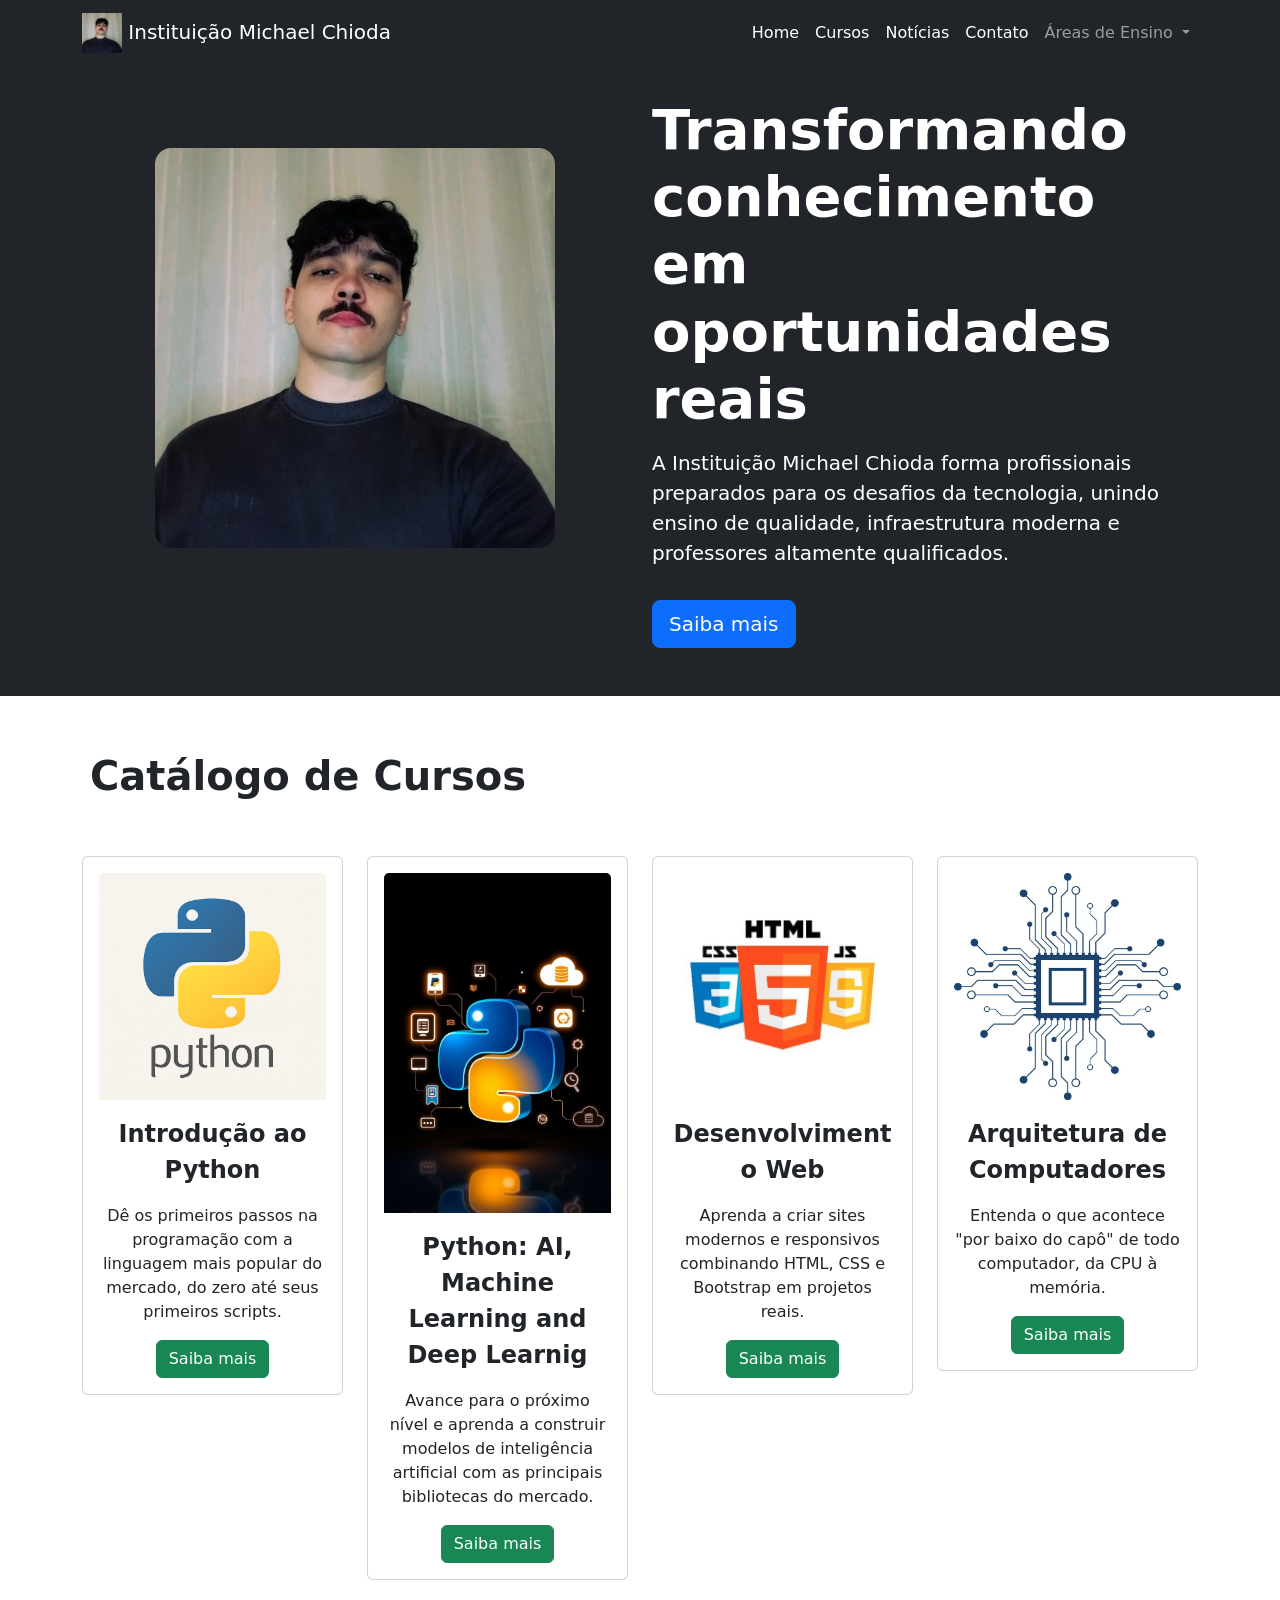
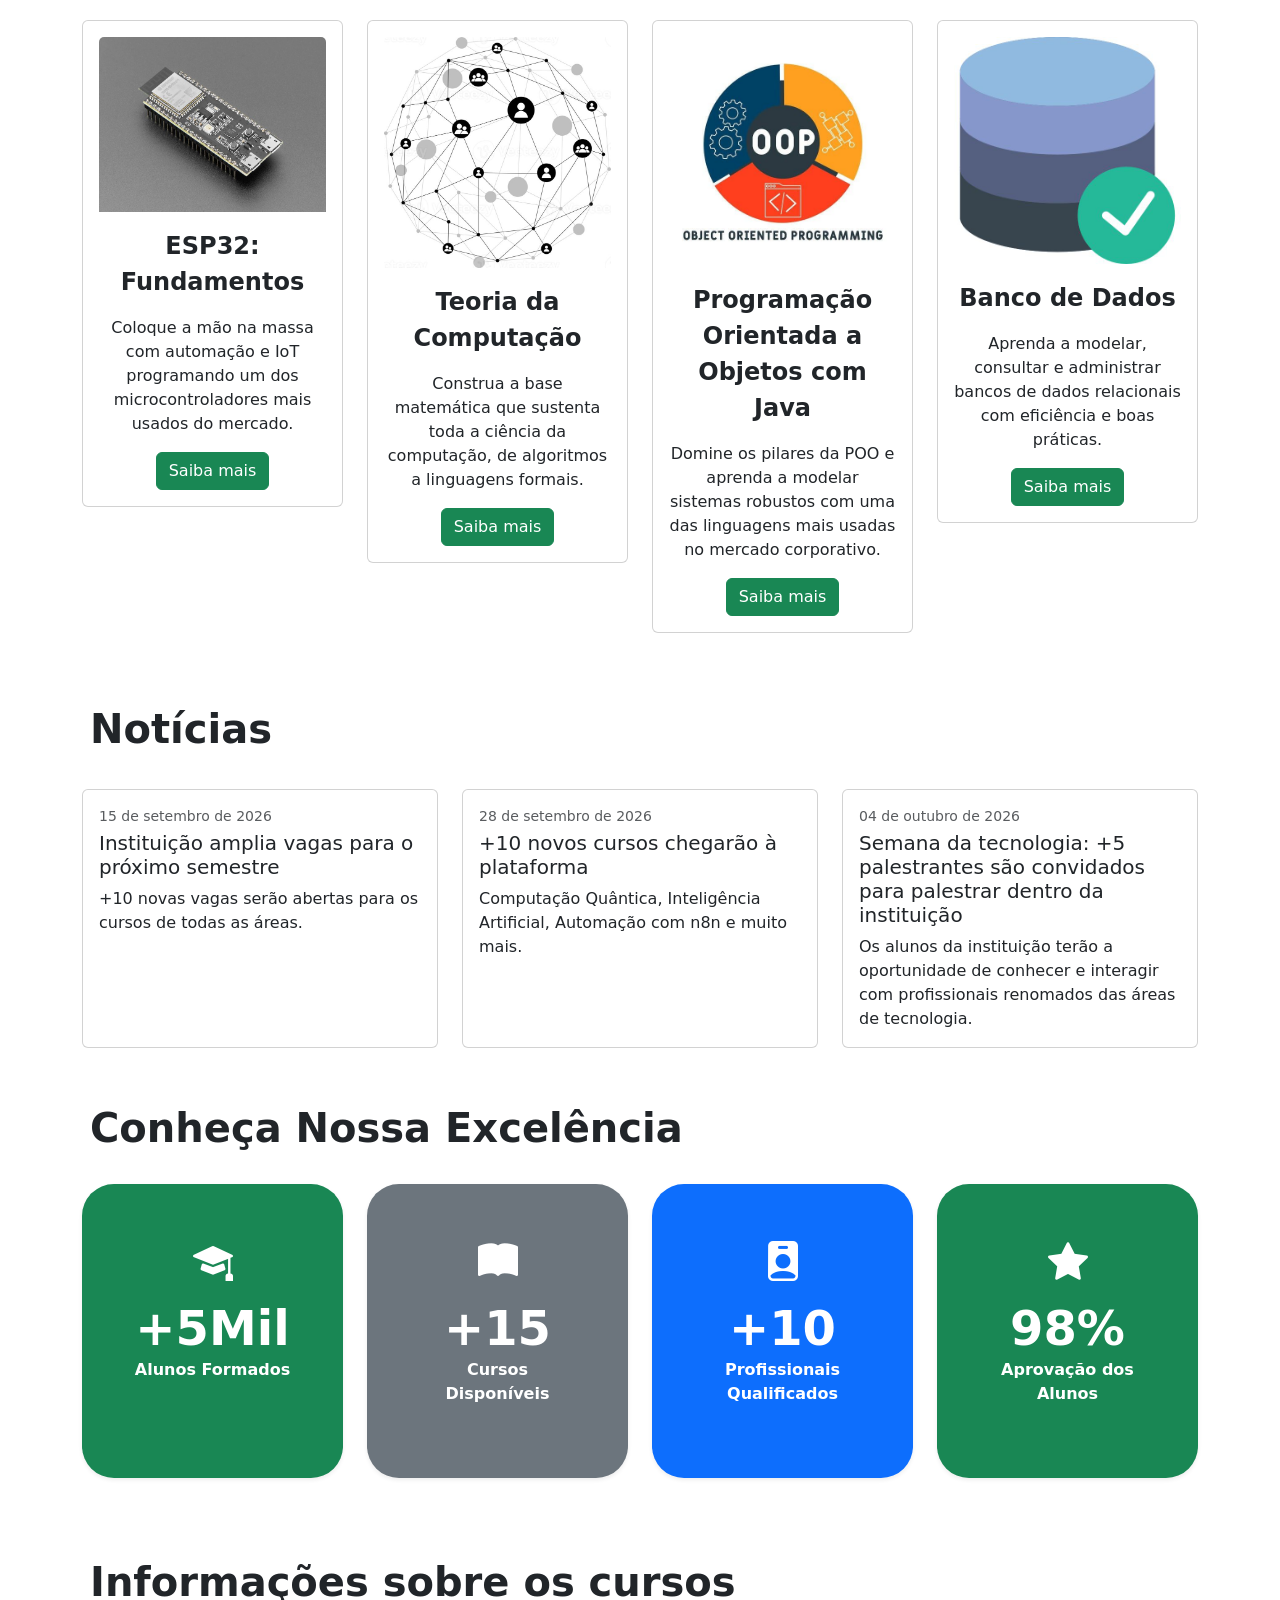
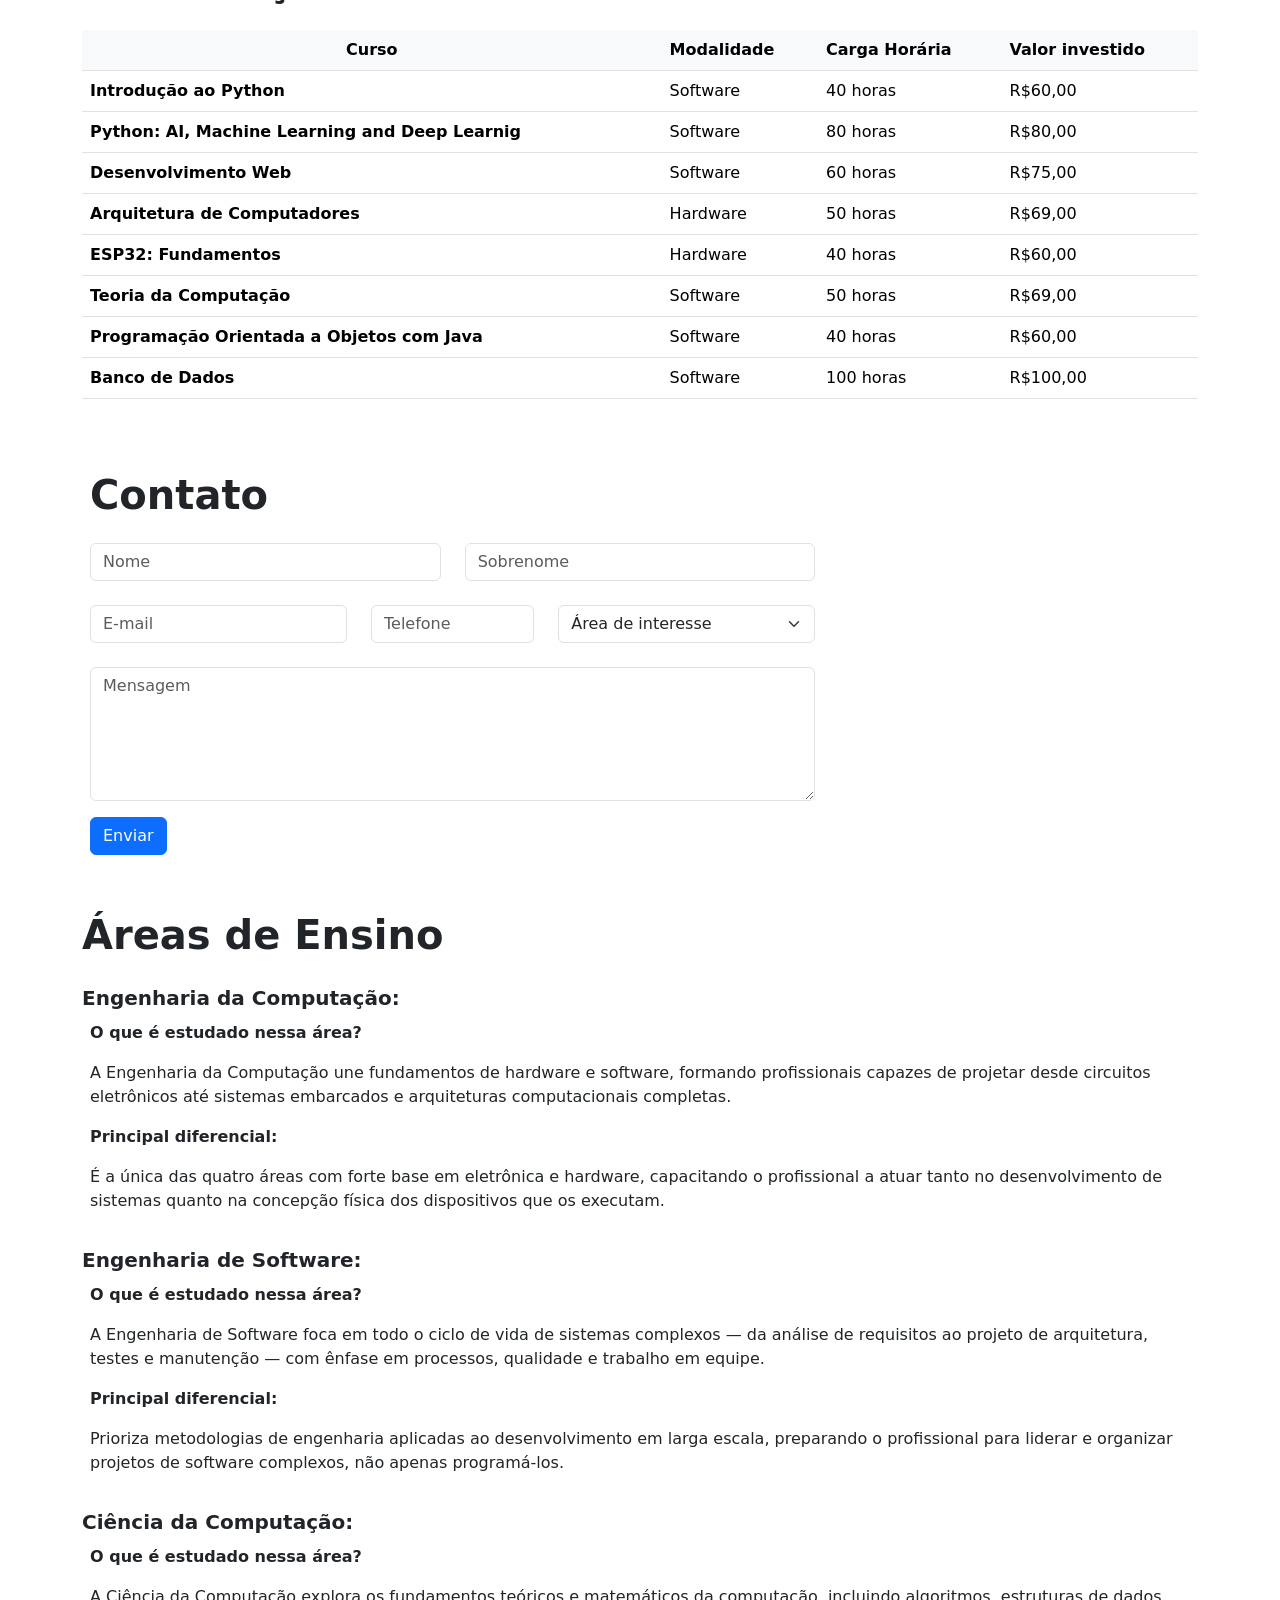
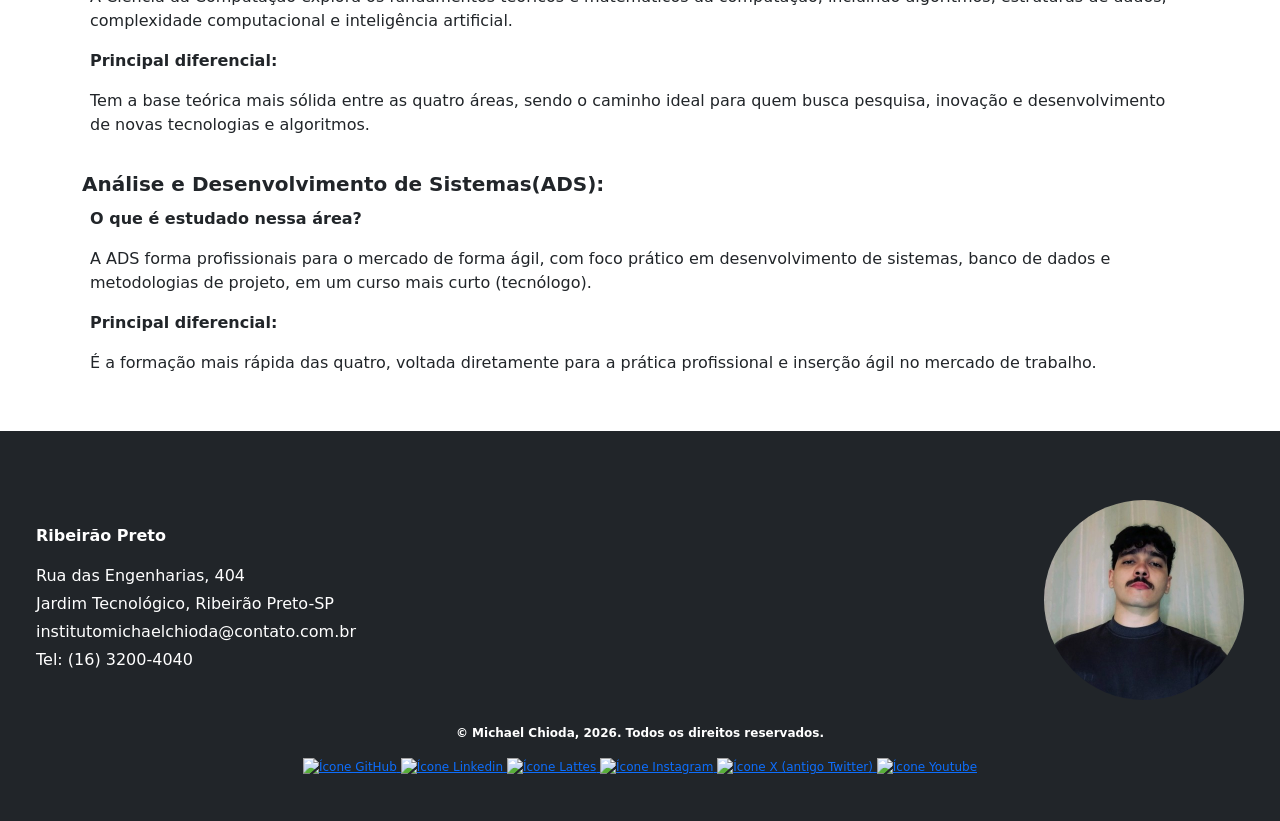
==== commit ad2a0193: "7° Update index.html Fixing "Contato" section" ====
--- a/docs/index.html
+++ b/docs/index.html
@@ -864,7 +864,7 @@
                             <!-- Coluna 3 -->
                             <div class="col-12 col-md-3 mb-2">
                                 <select id="selCurso" name="curso" class="form-select" aria-label="Curso de interesse">
-                                    <option value="0"> Curso de interesse </option>
+                                    <option value="0"> Área de interesse </option>
                                     <option value="1"> Engenharia da Computação </option>
                                     <option value="2"> Engenharia de Software </option>
                                     <option value="3"> Ciência da Computação </option>
--- a/docs/index.css
+++ b/docs/index.css
@@ -18,11 +18,23 @@
 /* Rodapé principal da página */
 .footer_personal {
     /* Alterar o conteúdo do rodapé */
-    text-align: center;
-    font-size: 12px;
     color: white;
     /* Configurar Box-Model */
     background-color: #212529;
-    padding: 45px;      /* Distância entre o elemento e a sua própria borda */
-    /* margin-top: 100px;  /* Distância de um elemento para outro */
+    /* Distância entre o elemento e a sua própria borda */
+    padding: 45px;
+}
+
+/* Parte adaptada para o texto de informação */
+.footer_personal .footer_info {
+    /* Alinhamento do texto à esquerda */
+    text-align: left;
+}
+
+/* Parte adaptada para o copyright e ícones */
+.footer_personal .footer_copyright {
+    /* Alinhamento do texto ao centro */
+    text-align: center;
+    /* Tamanho da fonte */
+    font-size: 12px;
 }
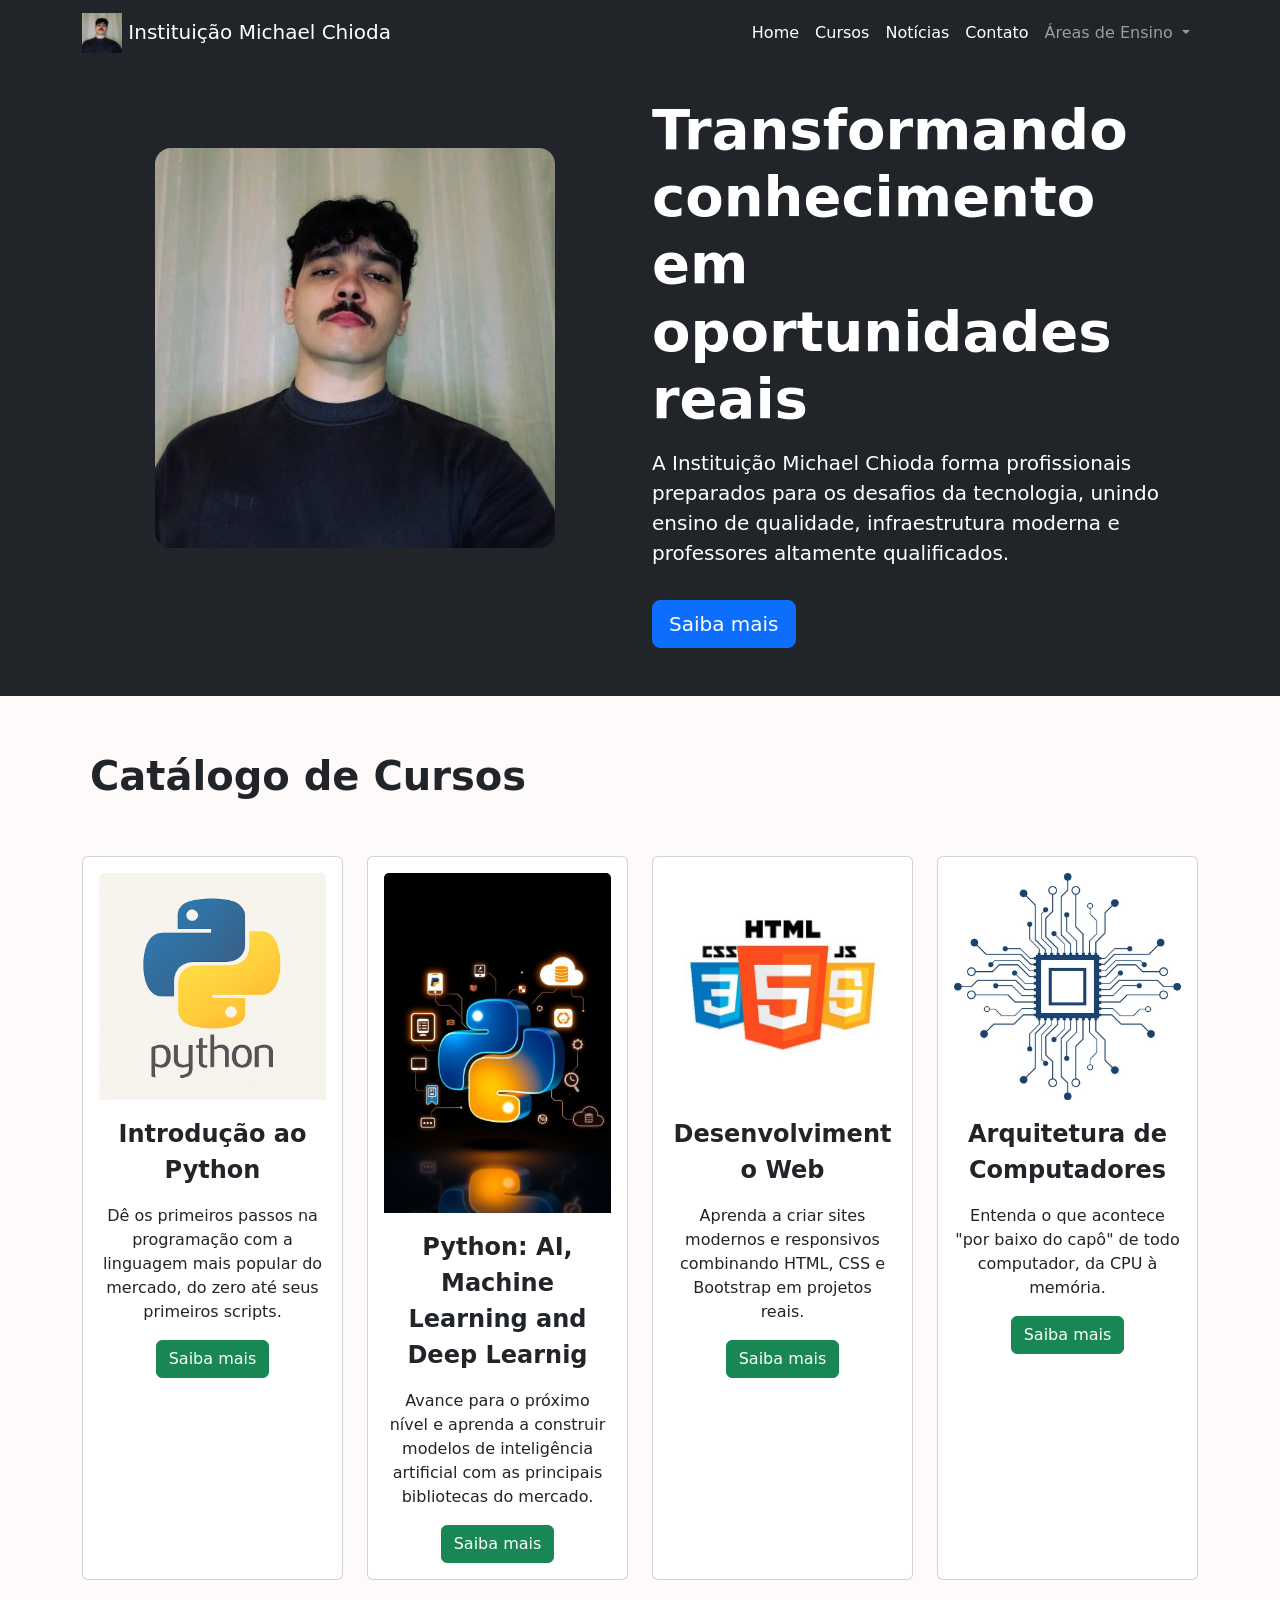
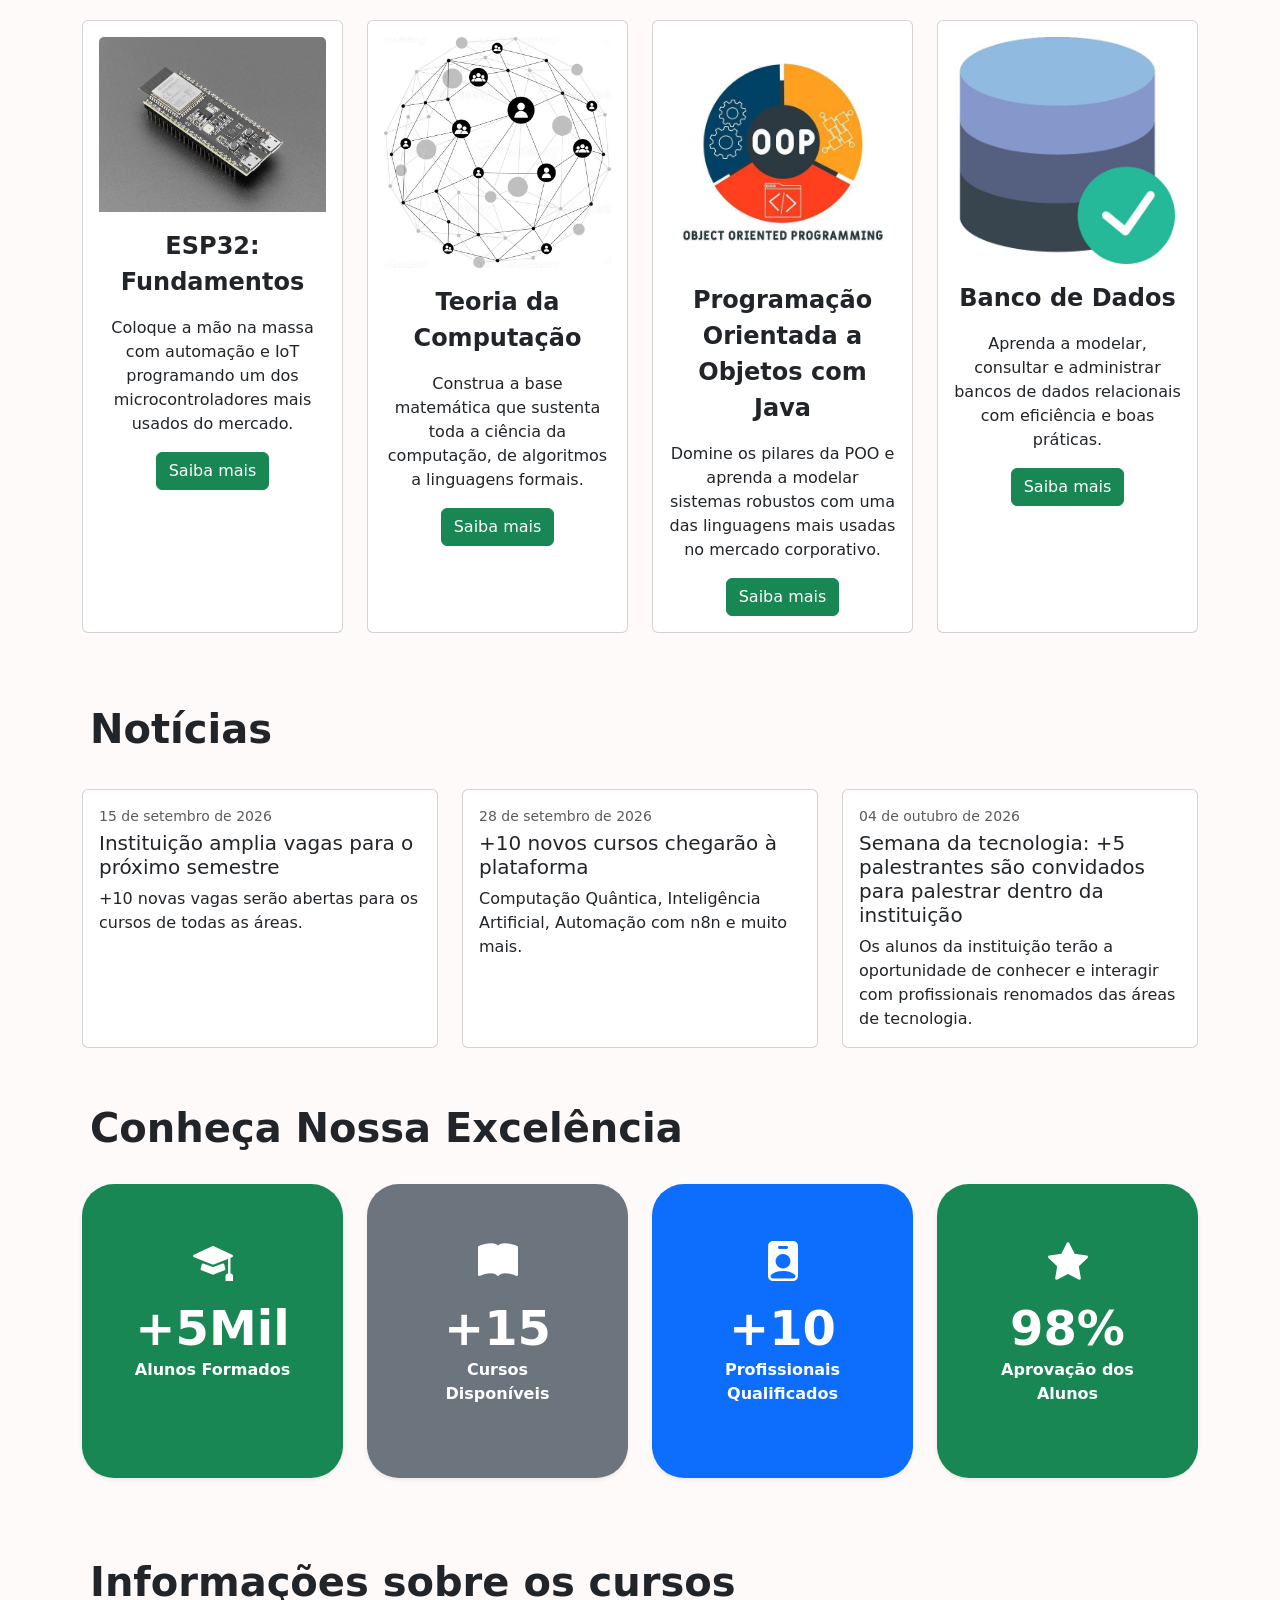
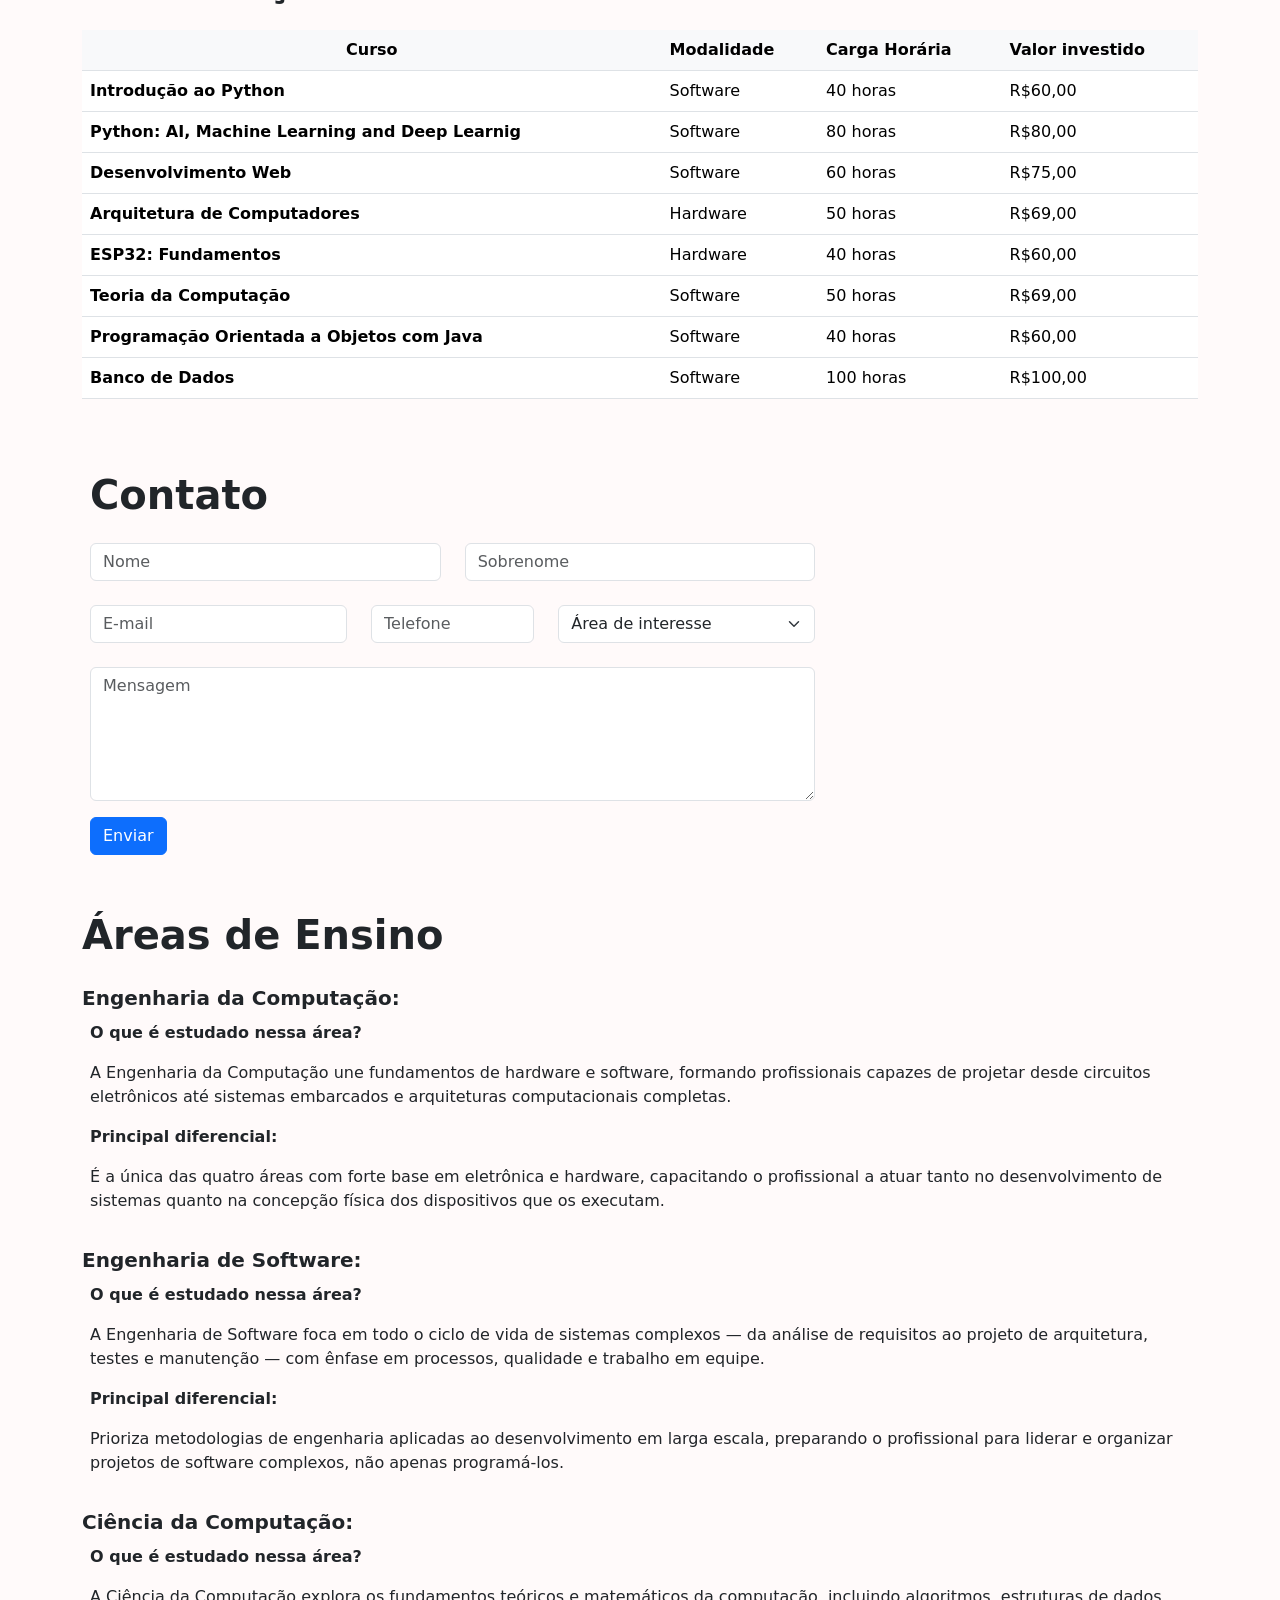
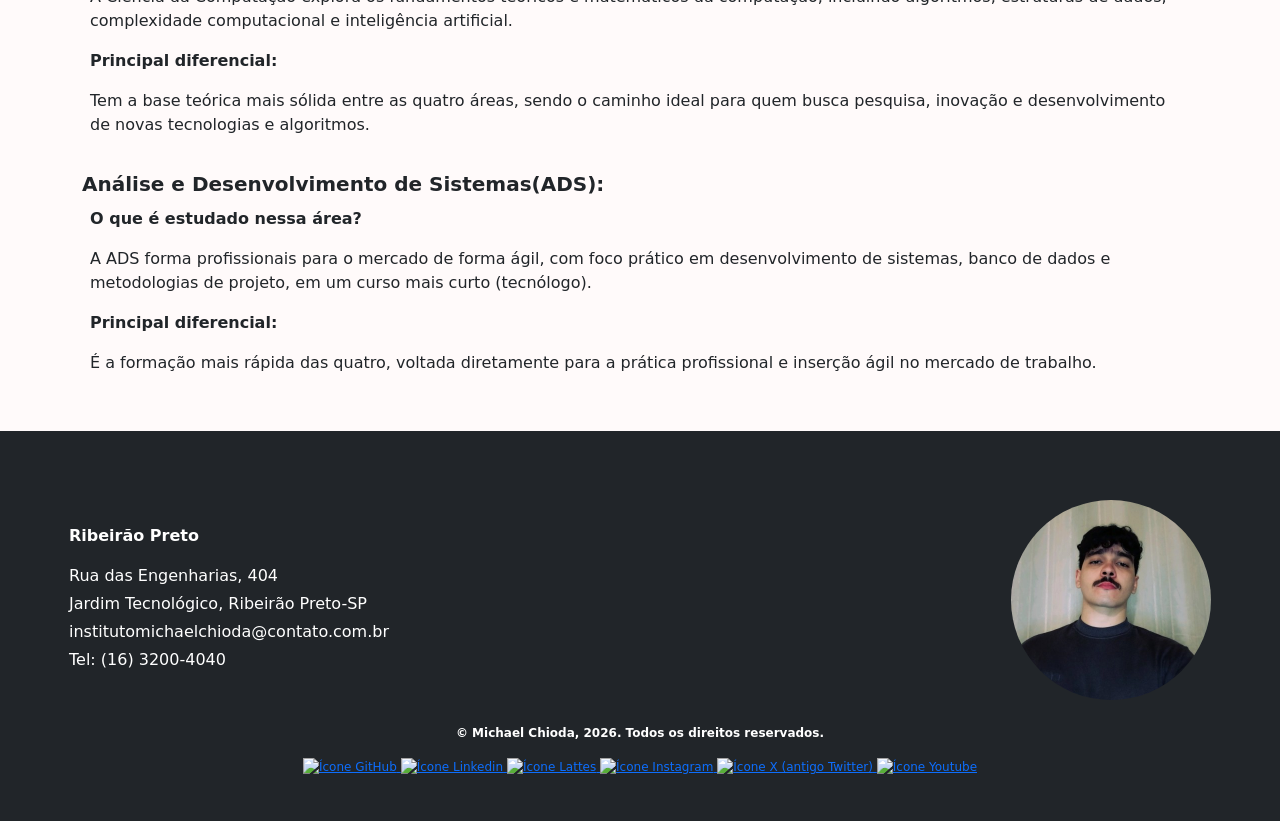
==== commit d055f7cd: "8° Update index.html Fix issues that arose during implementation and refine the best practices appli" ====
--- a/docs/index.html
+++ b/docs/index.html
@@ -7,8 +7,6 @@
         <title> Projeto Portal Institucional </title>
         <!-- Vincular ao favicon.io da minha foto -->
         <link rel="icon" type="image/x-icon" href="img/favicon.ico"/>
-        <!-- Vincular ao CSS externo do projeto -->
-        <link rel="stylesheet" href="index.css"/>
         <!-- Vincular ao Framework Boostrap via CDN -->
         <link href="https://cdn.jsdelivr.net/npm/bootstrap@5.3.8/dist/css/bootstrap.min.css" rel="stylesheet"
             integrity="sha384-sRIl4kxILFvY47J16cr9ZwB07vP4J8+LH7qKQnuqkuIAvNWLzeN8tE5YBujZqJLB" crossorigin="anonymous">
@@ -17,6 +15,8 @@
             crossorigin="anonymous"> </script>
         <!-- Vincular ao Boostrap Icons via CDN (é separado do principal acima) -->
         <link rel="stylesheet" href="https://cdn.jsdelivr.net/npm/bootstrap-icons@1.11.3/font/bootstrap-icons.min.css"/>
+        <!-- Vincular ao CSS externo do projeto -->
+        <link rel="stylesheet" href="index.css"/>
 
     </head>
 
@@ -152,20 +152,21 @@
             <section id="catalogo-de-cursos" class="mt-5 mb-5">
                 <!-- Container do Catálogo de Cursos -->
                 <div class="container">
-                    <h2 class="display-6 p-2 text-left fw-bold"> Catálogo de Cursos </h2>
+                    <h2 class="display-6 p-2 text-start fw-bold"> Catálogo de Cursos </h2>
                     <!-- Linha 1 do container -->
                     <!-- Configurando responsividade para todos os tamanhos de telas -->
                     <!-- "row-cols-1" para deixar 1 card fixo por linha no celular-->
                     <!-- "row-cols-sm-2" para deixar 2 cards fixos por linha em telas pequenas -->
                     <!-- "row-cols-md-3" para deixar 3 cards fixos por linha em telas médias -->
                     <!-- "row-cols-lg-4" para deixar 4 cards fixos por linha em telas grandes -->
-                    <!-- g-4 =>  -->
+                    <!-- g-4 => Espaço de 1,5rem entre as colunas e entre as linhas -->
                     <div class="row row-cols-1 row-cols-sm-2 row-cols-md-3 row-cols-lg-4 g-4 mt-4">
 
                         <!-- Coluna 1 da linha 1 -->
                         <div class="col mb-3">
                             <!-- Criando um card para Introdução ao Python -->
-                            <div class="card">
+                            <!-- h-100 => Em cada card para deixá-los todos com a mesma altura -->
+                            <div class="card h-100">
                                 <!-- Conteúdo do card -->
                                 <div class="card-body text-center">
                                     <!-- Imagem do card -->
@@ -181,9 +182,9 @@
                                         </p>
                                     </div>
                                     <!-- Botão do card -->
-                                    <a class="btn btn-success" data-bs-toggle="modal" data-bs-target="#modalIntPython"> 
+                                    <button type="button" class="btn btn-success" data-bs-toggle="modal" data-bs-target="#modalIntPython"> 
                                         Saiba mais 
-                                    </a>
+                                    </button>
                                     
                                 </div>
 
@@ -194,7 +195,7 @@
                         <!-- Coluna 2 -->
                         <div class="col mb-3">
                             <!-- Criando um card para Python: AI, Machine Learning and Deep Learnig -->
-                            <div class="card">
+                            <div class="card h-100">
                                 <!-- Conteúdo do card -->
                                 <div class="card-body text-center">
                                     <!-- Imagem do card -->
@@ -210,9 +211,9 @@
                                         </p>
                                     </div>
                                     <!-- Botão do card -->
-                                    <a class="btn btn-success" data-bs-toggle="modal" data-bs-target="#modalPythonAI"> 
+                                    <button type="button" class="btn btn-success" data-bs-toggle="modal" data-bs-target="#modalPythonAI"> 
                                         Saiba mais 
-                                    </a>
+                                    </button>
 
                                 </div>
 
@@ -223,7 +224,7 @@
                         <!-- Coluna 3 -->
                         <div class="col mb-3">
                             <!-- Criando um card para Desenvolvimento Web -->
-                            <div class="card">
+                            <div class="card h-100">
                                 <!-- Conteúdo do card -->
                                 <div class="card-body text-center">
                                     <!-- Imagem do card -->
@@ -239,9 +240,9 @@
                                         </p>
                                     </div>
                                     <!-- Botão do card -->
-                                    <a class="btn btn-success" data-bs-toggle="modal" data-bs-target="#modalDesenWeb"> 
+                                    <button type="button" class="btn btn-success" data-bs-toggle="modal" data-bs-target="#modalDesenWeb"> 
                                         Saiba mais 
-                                    </a>
+                                    </button>
 
                                 </div>
 
@@ -252,7 +253,7 @@
                         <!-- Coluna 4 -->
                         <div class="col mb-3">
                             <!-- Criando um card para Arquitetura de Computadores -->
-                            <div class="card">
+                            <div class="card h-100">
                                 <!-- Conteúdo do card -->
                                 <div class="card-body text-center">
                                     <!-- Imagem do card -->
@@ -268,9 +269,9 @@
                                         </p>
                                     </div>
                                     <!-- Botão do card -->
-                                    <a class="btn btn-success" data-bs-toggle="modal" data-bs-target="#modalArqDeComput"> 
+                                    <button type="button" class="btn btn-success" data-bs-toggle="modal" data-bs-target="#modalArqDeComput"> 
                                         Saiba mais 
-                                    </a>
+                                    </button>
 
                                 </div>
 
@@ -281,7 +282,7 @@
                         <!-- Coluna 5 -->
                         <div class="col mb-3">
                             <!-- Criando um card para ESP32: Fundamentos -->
-                            <div class="card">
+                            <div class="card h-100">
                                 <!-- Conteúdo do card -->
                                 <div class="card-body text-center">
                                     <!-- Imagem do card -->
@@ -297,9 +298,9 @@
                                         </p>
                                     </div>
                                     <!-- Botão do card -->
-                                    <a class="btn btn-success" data-bs-toggle="modal" data-bs-target="#modalESP32Fund"> 
+                                    <button type="button" class="btn btn-success" data-bs-toggle="modal" data-bs-target="#modalESP32Fund"> 
                                         Saiba mais 
-                                    </a>
+                                    </button>
 
                                 </div>
 
@@ -310,7 +311,7 @@
                         <!-- Coluna 6 -->
                         <div class="col mb-3">
                             <!-- Criando um card para Teoria da Computação -->
-                            <div class="card">
+                            <div class="card h-100">
                                 <!-- Conteúdo do card -->
                                 <div class="card-body text-center">
                                     <!-- Imagem do card -->
@@ -326,9 +327,9 @@
                                         </p>
                                     </div>
                                     <!-- Botão do card -->
-                                    <a class="btn btn-success" data-bs-toggle="modal" data-bs-target="#modalTeoriaDaComput"> 
+                                    <button type="button" class="btn btn-success" data-bs-toggle="modal" data-bs-target="#modalTeoriaDaComput"> 
                                         Saiba mais 
-                                    </a>
+                                    </button>
                                     
                                 </div>
                                 
@@ -339,7 +340,7 @@
                         <!-- Coluna 7 -->
                         <div class="col mb-3">
                             <!-- Criando um card para Programação Orientada a Objetos com Java -->
-                            <div class="card">
+                            <div class="card h-100">
                                 <!-- Conteúdo do card -->
                                 <div class="card-body text-center">
                                     <!-- Imagem do card -->
@@ -355,9 +356,9 @@
                                         </p>
                                     </div>
                                     <!-- Botão do card -->
-                                    <a class="btn btn-success" data-bs-toggle="modal" data-bs-target="#modalPOOJava"> 
+                                    <button type="button" class="btn btn-success" data-bs-toggle="modal" data-bs-target="#modalPOOJava"> 
                                         Saiba mais 
-                                    </a>                                    
+                                    </button>
 
                                 </div>
 
@@ -368,7 +369,7 @@
                         <!-- Coluna 8 -->
                         <div class="col mb-3">
                             <!-- Criando um card para Banco de Dados -->
-                            <div class="card">
+                            <div class="card h-100">
                                 <!-- Conteúdo do card -->
                                 <div class="card-body text-center">
                                     <!-- Imagem do card -->
@@ -384,9 +385,9 @@
                                         </p>
                                     </div>
                                     <!-- Botão do card -->
-                                    <a class="btn btn-success" data-bs-toggle="modal" data-bs-target="#modalBancoDeDados"> 
+                                    <button type="button" class="btn btn-success" data-bs-toggle="modal" data-bs-target="#modalBancoDeDados"> 
                                         Saiba mais 
-                                    </a>
+                                    </button>
 
                                 </div>
 
@@ -405,8 +406,8 @@
             <!-- Notícias da página => Requisito RF01 – Barra de Navegação -->
             <section id="noticias" class="mb-5">
                 <div class="container">
-                    <h2 class="display-6 p-2 text-left fw-bold"> Notícias </h2>
-                    <div class="row row-cols-1 row-cols-sm-2 row-cols-md-3 mt-4">
+                    <h2 class="display-6 p-2 text-start fw-bold"> Notícias </h2>
+                    <div class="row row-cols-1 row-cols-sm-2 row-cols-md-3 g-4 mt-4">
                         <div class="col mt-1">
                             <div class="card h-100">
                                 <div class="card-body">
@@ -461,7 +462,7 @@
                             <!-- Cabeçalho do modal -->
                             <div class="modal-header">
                                 <h5 class="modal-title"> Introdução ao Python </h5>
-                                <button type="button" class="btn-close" data-bs-dismiss="modal"> </button>
+                                <button type="button" class="btn-close" aria-label="Fechar" aria-hidden="true" data-bs-dismiss="modal"> </button>
                             </div>
                             <!-- Corpo do modal -->
                             <div class="modal-body">
@@ -489,7 +490,7 @@
                             <!-- Cabeçalho do modal -->
                             <div class="modal-header">
                                 <h5 class="modal-title"> Python: AI, Machine Learning and Deep Learnig </h5>
-                                <button type="button" class="btn-close" data-bs-dismiss="modal"> </button>
+                                <button type="button" class="btn-close" aria-label="Fechar" aria-hidden="true" data-bs-dismiss="modal"> </button>
                             </div>
                             <!-- Corpo do modal -->
                             <div class="modal-body">
@@ -517,7 +518,7 @@
                             <!-- Cabeçalho do modal -->
                             <div class="modal-header">
                                 <h5 class="modal-title"> Desenvolvimento Web </h5>
-                                <button type="button" class="btn-close" data-bs-dismiss="modal"> </button>
+                                <button type="button" class="btn-close" aria-label="Fechar" aria-hidden="true" data-bs-dismiss="modal"> </button>
                             </div>
                             <!-- Corpo do modal -->
                             <div class="modal-body">
@@ -545,7 +546,7 @@
                             <!-- Cabeçalho do modal -->
                             <div class="modal-header">
                                 <h5 class="modal-title"> Arquitetura de Computadores </h5>
-                                <button type="button" class="btn-close" data-bs-dismiss="modal"> </button>
+                                <button type="button" class="btn-close" aria-label="Fechar" aria-hidden="true" data-bs-dismiss="modal"> </button>
                             </div>
                             <!-- Corpo do modal -->
                             <div class="modal-body">
@@ -573,7 +574,7 @@
                             <!-- Cabeçalho do modal -->
                             <div class="modal-header">
                                 <h5 class="modal-title"> ESP32: Fundamentos </h5>
-                                <button type="button" class="btn-close" data-bs-dismiss="modal"> </button>
+                                <button type="button" class="btn-close" aria-label="Fechar" aria-hidden="true" data-bs-dismiss="modal"> </button>
                             </div>
                             <!-- Corpo do modal -->
                             <div class="modal-body">
@@ -601,7 +602,7 @@
                             <!-- Cabeçalho do modal -->
                             <div class="modal-header">
                                 <h5 class="modal-title"> Teoria da Computação </h5>
-                                <button type="button" class="btn-close" data-bs-dismiss="modal"> </button>
+                                <button type="button" class="btn-close" aria-label="Fechar" aria-hidden="true" data-bs-dismiss="modal"> </button>
                             </div>
                             <!-- Corpo do modal -->
                             <div class="modal-body">
@@ -629,7 +630,7 @@
                             <!-- Cabeçalho do modal -->
                             <div class="modal-header">
                                 <h5 class="modal-title"> Programação Orientada a Objetos com Java </h5>
-                                <button type="button" class="btn-close" data-bs-dismiss="modal"> </button>
+                                <button type="button" class="btn-close" aria-label="Fechar" aria-hidden="true" data-bs-dismiss="modal"> </button>
                             </div>
                             <!-- Corpo do modal -->
                             <div class="modal-body">
@@ -657,7 +658,7 @@
                             <!-- Cabeçalho do modal -->
                             <div class="modal-header">
                                 <h5 class="modal-title"> Banco de Dados </h5>
-                                <button type="button" class="btn-close" data-bs-dismiss="modal"> </button>
+                                <button type="button" class="btn-close" aria-label="Fechar" aria-hidden="true" data-bs-dismiss="modal"> </button>
                             </div>
                             <!-- Corpo do modal -->
                             <div class="modal-body">
@@ -686,7 +687,7 @@
                 <!-- Container para Área de Indicadores Institucionais -->
                 <div class="container">
                     <!-- fw-bold => Tranformar o texto em negrito -->
-                    <h2 class="display-6 p-2 text-left fw-bold"> Conheça Nossa Excelência </h2>
+                    <h2 class="display-6 p-2 text-start fw-bold"> Conheça Nossa Excelência </h2>
                     <!-- Linha 1 do container -->
                     <div class="row mt-4">
                         <!-- Coluna 1 -->
@@ -742,7 +743,7 @@
             <section id="informacoes-sobre-os-cursos" class="mb-5">
                 <!-- Container para a Consulta de Cursos -->
                 <div class="container"> 
-                    <h2 class="display-6 p-2 text-left fw-bold"> Informações sobre os cursos </h2>
+                    <h2 class="display-6 p-2 text-start fw-bold"> Informações sobre os cursos </h2>
                     <!-- Linha 1 do container => Tabela responsiva -->
                     <div class="table-responsive">
                         <!-- Tabela com Boostrap -->
@@ -836,7 +837,7 @@
                 <form action="index.html" method="post">
                     <!-- Container para o Formulário de Contato -->
                     <div class="container">
-                        <h2 class="display-6 p-2 text-left fw-bold"> Contato </h2>
+                        <h2 class="display-6 p-2 text-start fw-bold"> Contato </h2>
                         <!-- Linha 1 do container -->
                         <div class="row p-2">
                             <!-- Coluna 1 da linha 1 -->
@@ -902,7 +903,7 @@
             <section id="areas-ensino" class="mt-5">
                 <!-- Container para Áreas de Ensino -->
                 <div class="container">
-                    <h2 class="display-6 text-left fw-bold"> Áreas de Ensino </h2>
+                    <h2 class="display-6 text-start fw-bold"> Áreas de Ensino </h2>
                     <!-- Linha 1 do container -->
                     <div class="row mt-4">
                         <!-- Coluna 1 da linha 1 -->
